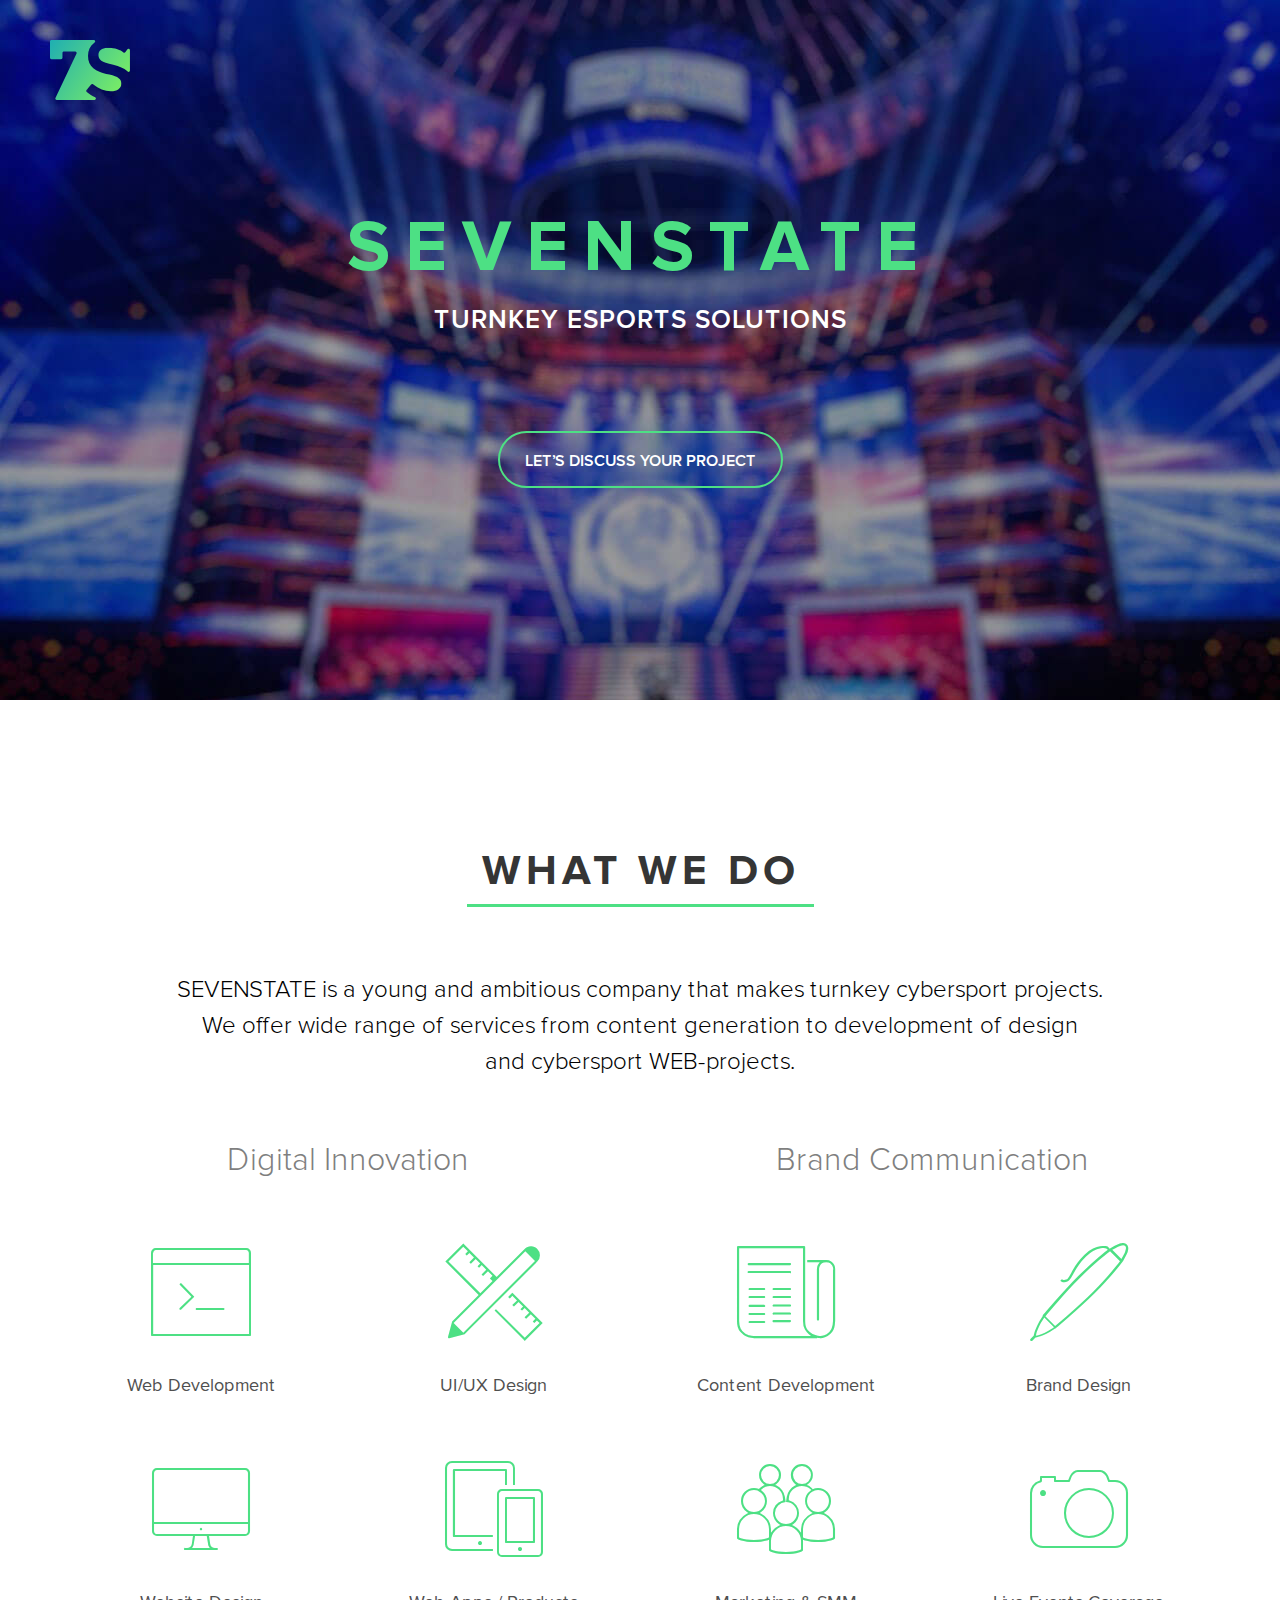
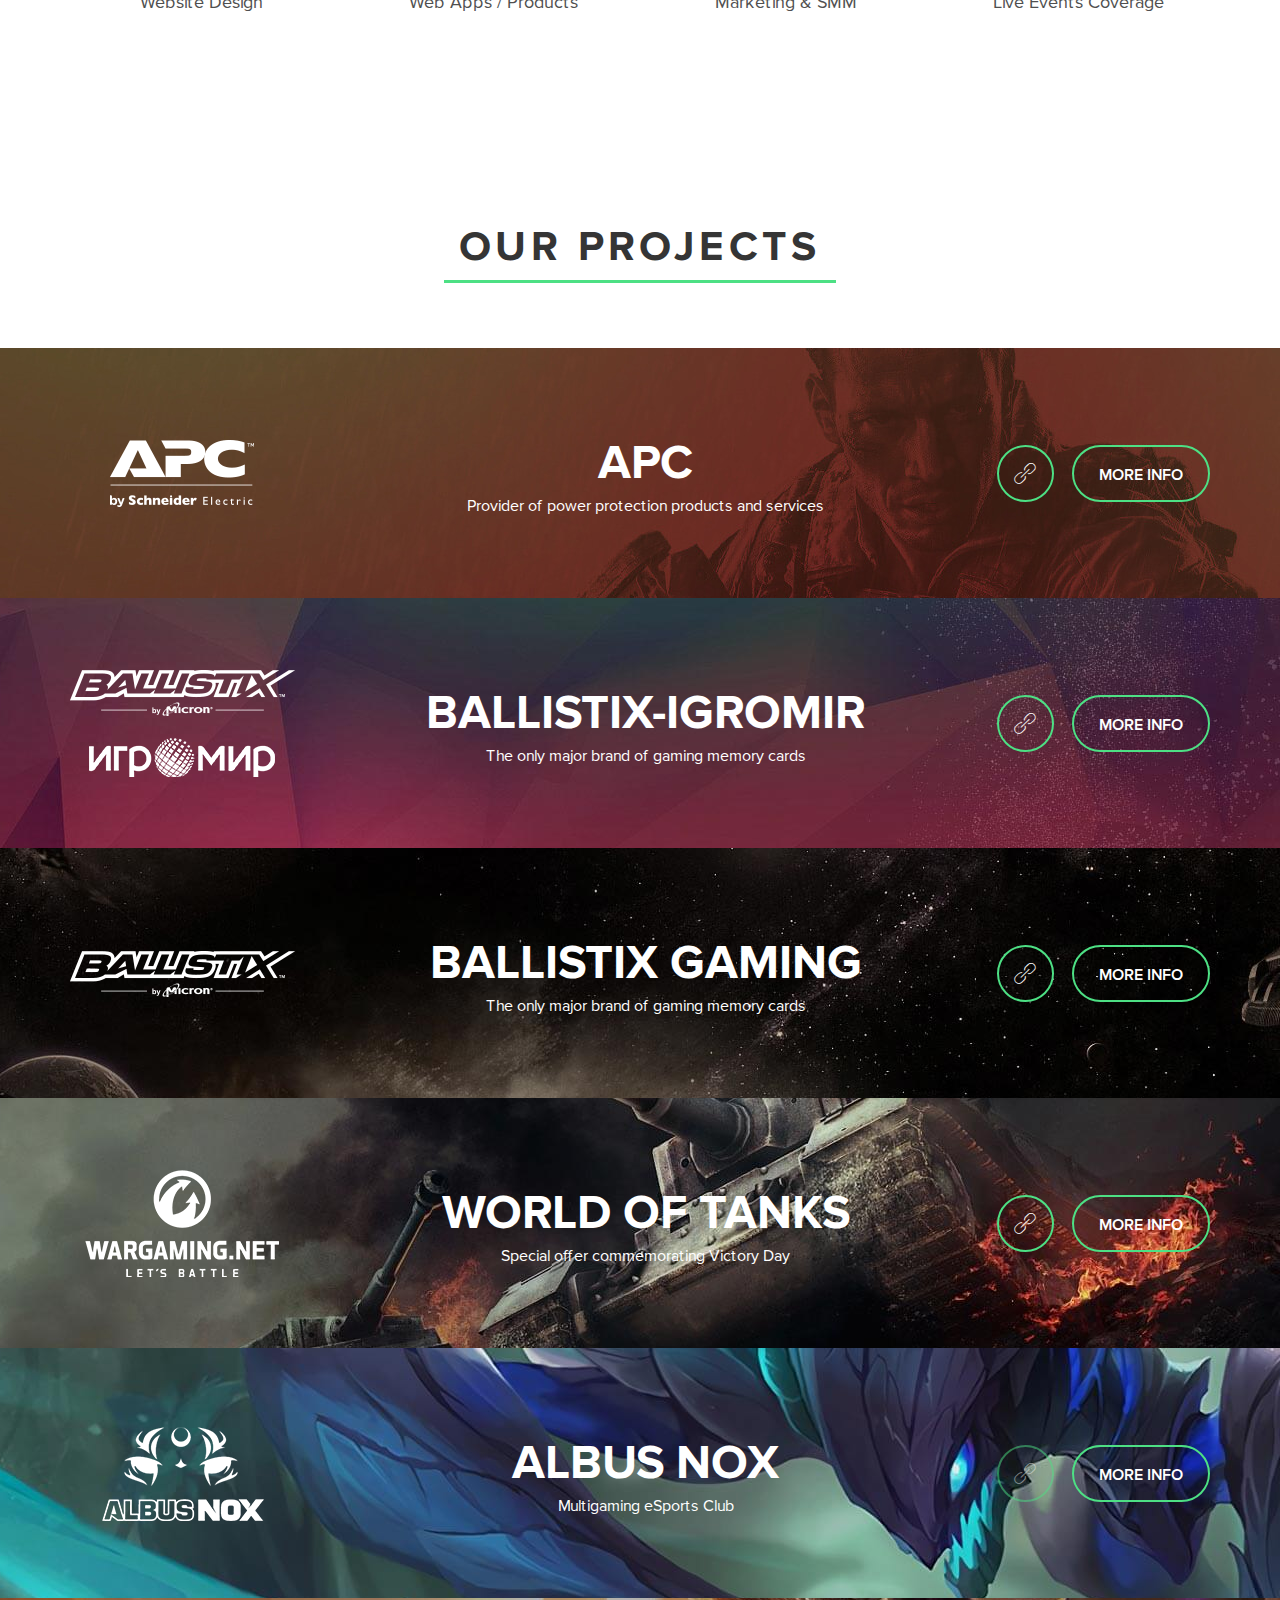
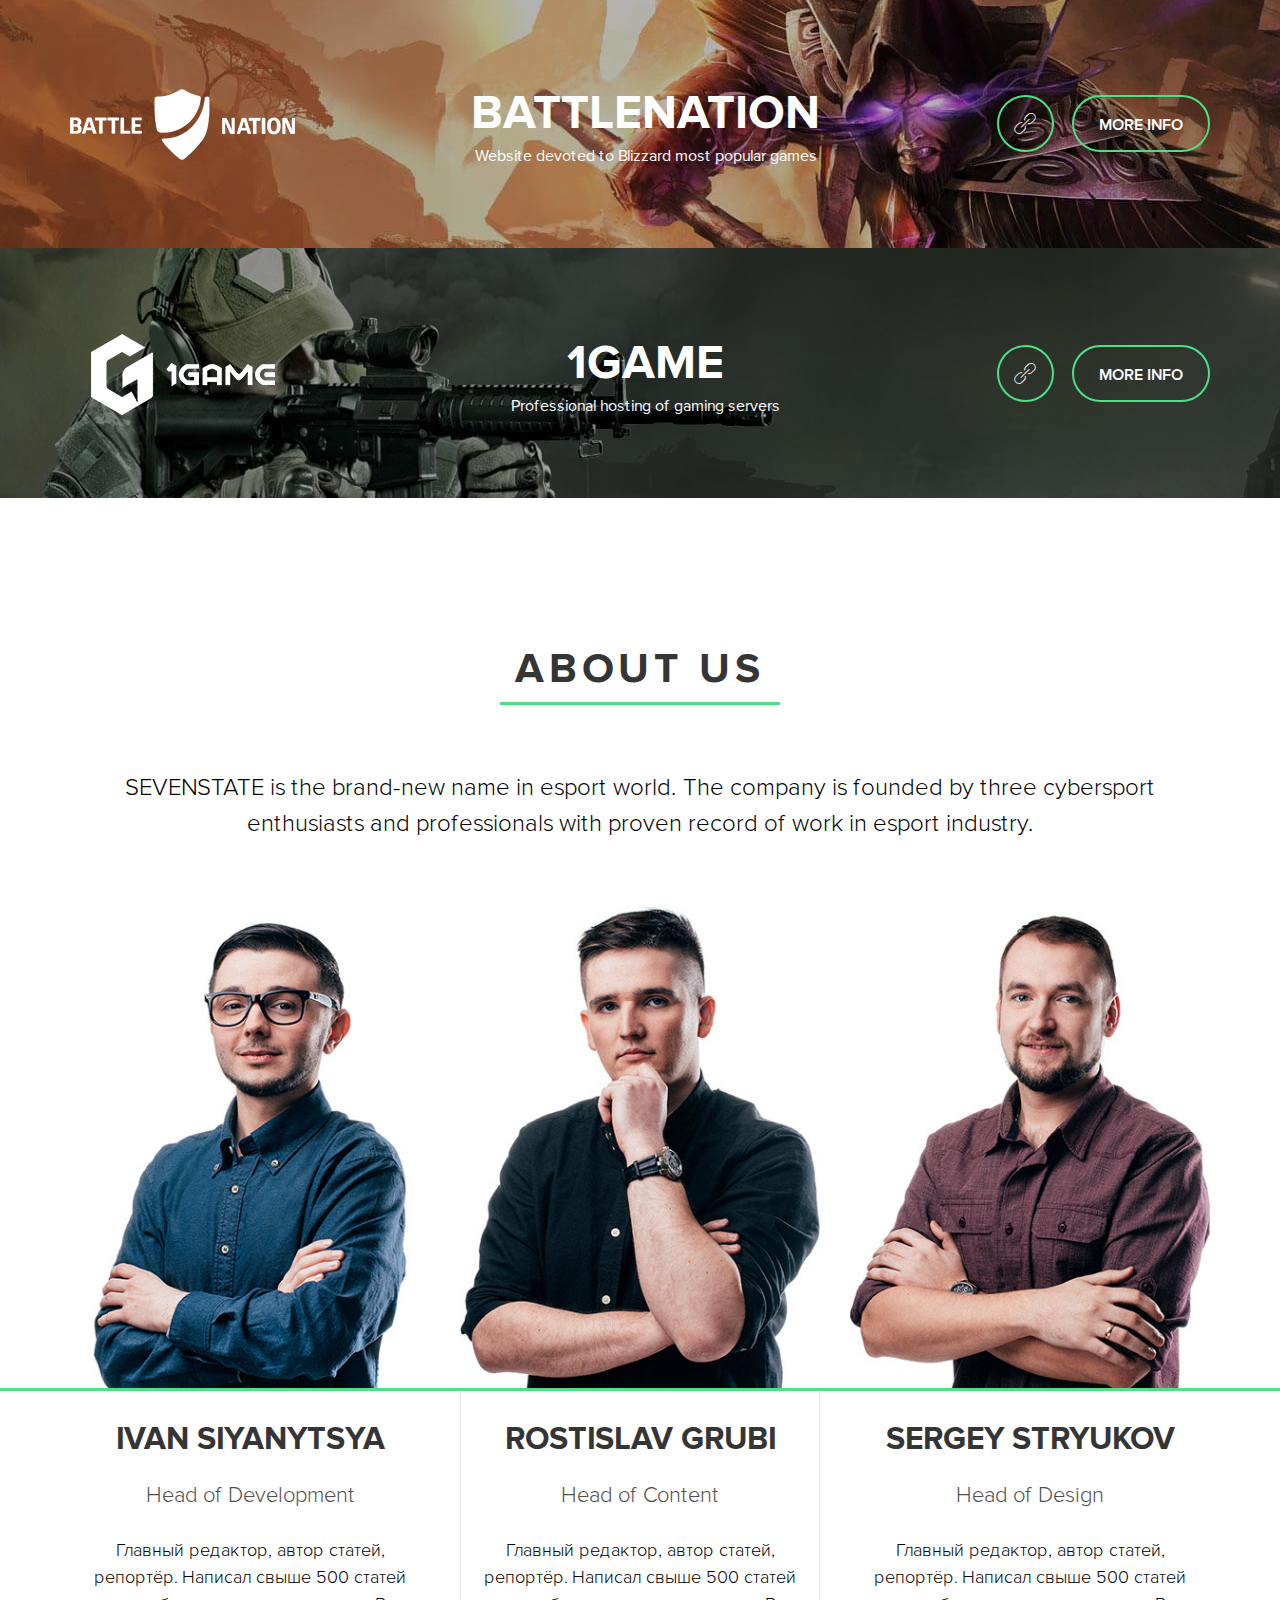
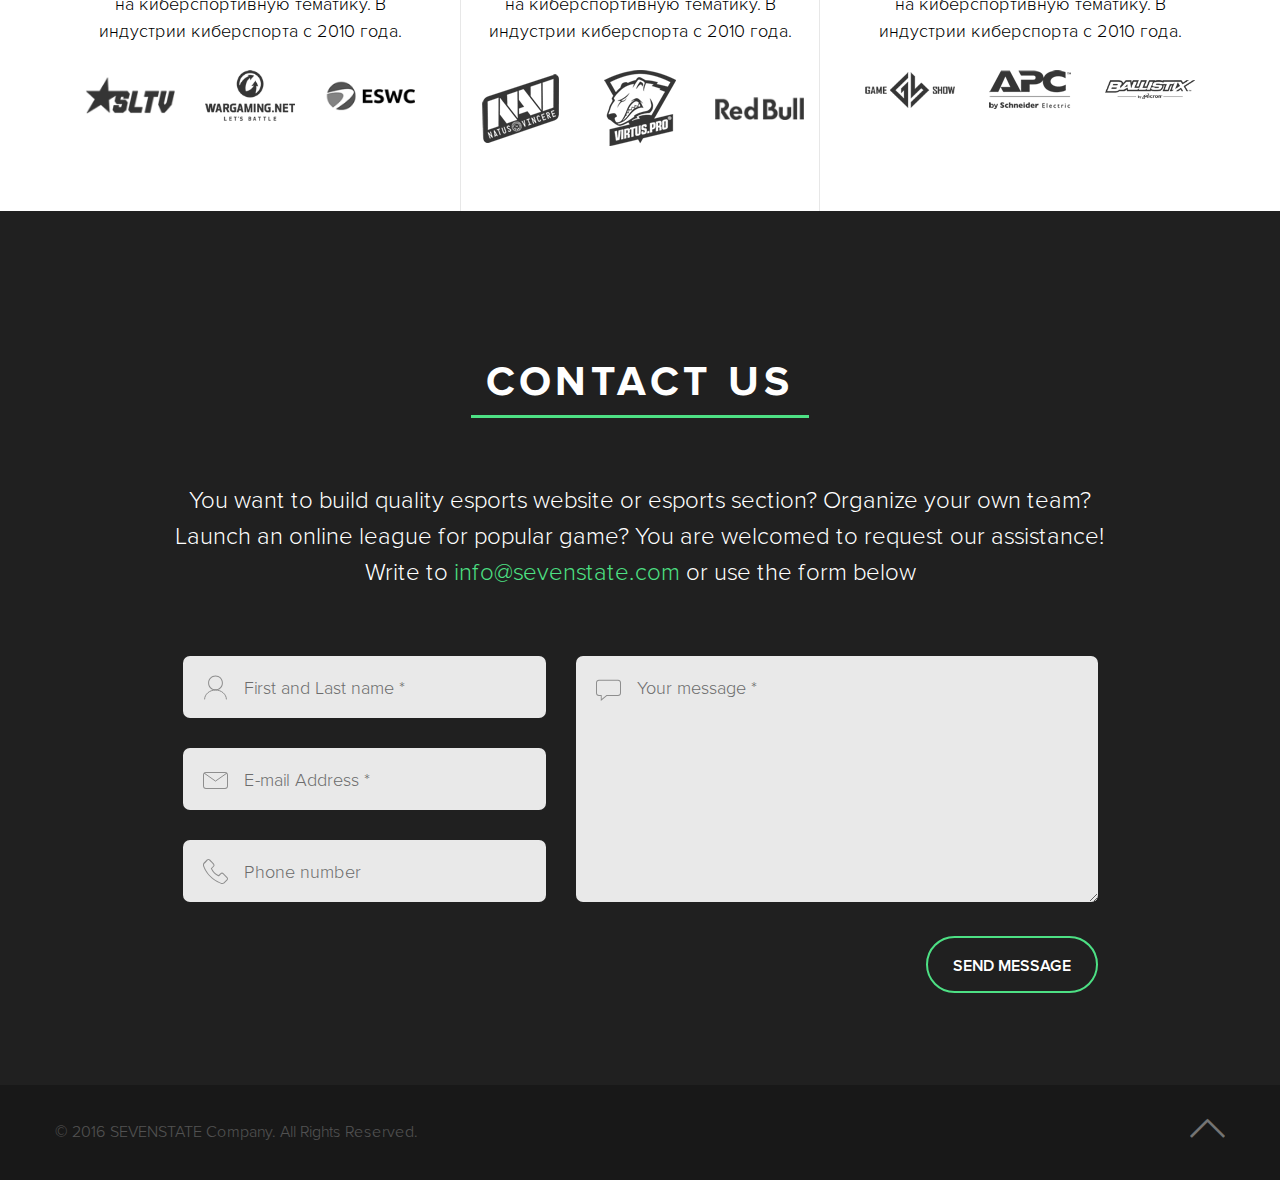
==== index.html @ 60ba0b77 "responsive fx2" ====
<!DOCTYPE html>
<html lang="en">
<head>
  <meta charset="UTF-8">
  <meta name="viewport" content="width=device-width, initial-scale=1">
  <title>Sevenstate</title>

  <link rel="stylesheet" href="css/grid.css">
  <link rel="stylesheet" href="css/fonts.css">
  <link rel="stylesheet" href="css/application.css">
  <link rel="stylesheet" href="css/button.css">

  <link rel="apple-touch-icon" sizes="180x180" href="/apple-touch-icon.png">
  <link rel="icon" type="image/png" href="favicon-32x32.png" sizes="32x32">
  <link rel="icon" type="image/png" href="favicon-16x16.png" sizes="16x16">
  <link rel="manifest" href="manifest.json">
  <link rel="mask-icon" href="safari-pinned-tab.svg" color="#4cdf84">
  <meta name="apple-mobile-web-app-title" content="sevenstate.com">
  <meta name="application-name" content="sevenstate.com">
  <meta name="theme-color" content="#ffffff">

</head>
<body>
  
  <!-- section first -->
  <section id="first">
    <div class="header_wrapper clearfix">
      <a href="/" class="logo">
        <img src="img/logo.svg" alt="logo" class="img-responsive">
      </a>
      <span class="logo_text">sevenstate</span>
      <nav id="menu">
        <ul>
          <li><span data-scroll="#second">what we do</span></li>
          <li><span data-scroll="#third">projects</span></li>
          <li><span data-scroll="#four">about us</span></li>
          <li><span data-scroll="#fifth">contacts</span></li>
          <li>
            <div>
              <a href="javascript:void(0);">eng</a>
              <a href="javascript:void(0);">rus</a>
              <p class="arrow">
                <img src="img/arrow-down.svg" alt="arrow down" class="img-responsive">
              </p>
            </div>
          </li>
        </ul>
      </nav>
    </div>
    <div class="align-center">
      <h1>
        sevenstate
      </h1>
      <h2>
        turnkey esports solutions
      </h2>
      <a href="javascript:void(0);" class="btn discuss">Let’s discuss your project</a>
    </div>
  </section>

  <!-- section second -->
  <section id="second">
    <div class="align-center">
      <h2 class="section_title">
          <span>what we do</span>
      </h2>
      <div class="aftertitle_text">
        SEVENSTATE is a young and ambitious company that makes turnkey cybersport projects.
        <br>
        We offer wide range of services from content generation to development of design
        <br>
        and cybersport WEB-projects.
      </div>
    </div>
    <div class="container align-center">
      <div class="row">
        <div class="col-md-6">
          <h3>
            Digital Innovation
          </h3>
          <div class="row">
            <div class="col-xs-6 item">
              <i class="icon-console"></i>
              <p>Web Development</p>
            </div>
            <div class="col-xs-6 item">
              <i class="icon-design"></i>
              <p>UI/UX Design</p>
            </div>
          </div>
          <div class="row">
            <div class="col-xs-6 item">
              <i class="icon-imac"></i>
              <p>Website Design</p>
            </div>
            <div class="col-xs-6 item">
              <i class="icon-smart-tablet-2"></i>
              <p>Web Apps / Products</p>
            </div>
          </div>
        </div>
        <div class="col-md-6">
          <h3>
            Brand Communication
          </h3>
          <div class="row">
            <div class="col-xs-6 item">
              <i class="icon-news-2"></i>
              <p>Content Development</p>
            </div>
            <div class="col-xs-6 item">
              <i class="icon-pen-2"></i>
              <p>Brand Design</p>
            </div>
          </div>
          <div class="row">
            <div class="col-xs-6 item">
              <i class="icon-user-group-2"></i>
              <p>Marketing & SMM</p>
            </div>
            <div class="col-xs-6 item">
              <i class="icon-camera"></i>
              <p>Live Events Coverage</p>
            </div>
          </div>
        </div>
      </div>
    </div>
  </section>

  <!-- section third -->
  <section id="third">
    <div class="align-center">
      <h2 class="section_title">
          <span>our projects</span>
      </h2>
    </div>
    <div class="projects_wrapper">

      <!-- apc -->
      <div class="project apc clearfix container-fluid">
        <header class="container align-center">
          <div>
            <img src="img/apc.png" srcset="img/apc.png 1x, img/apc@2x.png 2x" alt="apc" class="img-responsive">
          </div>
          <div class="visible-lg">
            <h3>
              APC
            </h3>
            <p>
              Provider of power protection products and services
            </p>
          </div>
          <div>
            <a class="btn circle" href="http://apchome.ru/gamers/" target="_blank">
              <i class="icon-link"></i>
            </a>
            <div class="btn project_info_btn">more info</div>
          </div>
        </header>
        <div class="container content">
          <div class="hidden-lg align-center">
            <h3>
              APC
            </h3>
            <p>
              Provider of power protection products and services
            </p>
          </div>
          <div class="row">
            <div class="col-md-6">
              Lorem ipsum dolor sit amet, consectetur adipisicing elit. Animi ea magnam quos ratione earum pariatur dolor delectus illo amet expedita, rerum possimus! Adipisci eos doloribus, voluptate iusto quia nobis odio.
            </div>
            <div class="col-md-6">
              <img src="img/apc-mockup.png" srcset="img/apc-mockup.png 1x, img/apc-mockup.png.png 2x" alt="apc-mockup" class="img-responsive">
            </div>
          </div>
        </div>
      </div>

      <!-- ballistix igromir -->
      <div class="project ballistix_igromir clearfix">
        <header class="container align-center">
          <div>
            <img src="img/ballistix-igromir.png" srcset="img/ballistix-igromir.png 1x, img/ballistix-igromir@2x.png 2x" alt="ballistix-igromir" class="img-responsive">
          </div>
          <div class="visible-lg">
            <h3>
              ballistix-igromir
            </h3>
            <p>
              The only major brand of gaming memory cards
            </p>
          </div>
          <div>
            <a class="btn circle" href="http://igromir.ballistix.gsl.tv/" target="_blank">
              <i class="icon-link"></i>
            </a>
            <div class="btn project_info_btn">more info</div>
          </div>
        </header>
        </header>
        <div class="container content">
          <div class="hidden-lg align-center">
            <h3>
              ballistix-igromir
            </h3>
            <p>
              The only major brand of gaming memory cards
            </p>
          </div>
          <div class="row">
            <div class="col-md-6">
              Lorem ipsum dolor sit amet, consectetur adipisicing elit. Animi ea magnam quos ratione earum pariatur dolor delectus illo amet expedita, rerum possimus! Adipisci eos doloribus, voluptate iusto quia nobis odio.
            </div>
            <div class="col-md-6">
              <img src="img/ballistix-igromir-mockup.png" srcset="img/ballistix-igromir-mockup.png 1x, img/ballistix-igromir-mockup@2x.png 2x" alt="ballistix-igromir-mockup" class="img-responsive">
            </div>
          </div>
        </div>
      </div>

      <!-- ballistix gaming -->
      <div class="project ballistix_gaming clearfix">
        <header class="container align-center">
          <div>
            <img src="img/ballistix.png" srcset="img/ballistix.png 1x, img/ballistix@2x.png 2x" alt="ballistix" class="img-responsive">
          </div>
          <div class="visible-lg">
            <h3>
              ballistix gaming
            </h3>
            <p>
              The only major brand of gaming memory cards
            </p>
          </div>
          <div>
            <a class="btn circle" href="http://ballistix.gsl.tv/" target="_blank">
              <i class="icon-link"></i>
            </a>
            <div class="btn project_info_btn">more info</div>
          </div>
        </header>
        <div class="container content">
          <div class="hidden-lg">
            <h3>
              ballistix gaming
            </h3>
            <p>
              The only major brand of gaming memory cards
            </p>
          </div>
          <div class="row">
            <div class="col-md-6">
              Lorem ipsum dolor sit amet, consectetur adipisicing elit. Animi ea magnam quos ratione earum pariatur dolor delectus illo amet expedita, rerum possimus! Adipisci eos doloribus, voluptate iusto quia nobis odio.
            </div>
            <div class="col-md-6">
              <img src="img/ballistix-mockup.png" srcset="img/ballistix-mockup.png 1x, img/ballistix-mockup@2x.png 2x" alt="ballistix-mockup" class="img-responsive">
            </div>
          </div>
        </div>
      </div>

      <!-- wot -->
      <div class="project wot clearfix">
        <header class="container align-center">
          <div>
            <img src="img/wot.png" srcset="img/wot.png 1x, img/wot@2x.png 2x" alt="wot" class="img-responsive">
          </div>
          <div class="visible-lg">
            <h3>
              world of tanks
            </h3>
            <p>
              Special offer commemorating Victory Day
            </p>
          </div>
          <div>
            <a class="btn circle" href="https://tanks.gsl.tv/" target="_blank">
              <i class="icon-link"></i>
            </a>
            <div class="btn project_info_btn">more info</div>
          </div>
        </header>
        <div class="container content">
          <div class="hidden-lg">
            <h3>
              world of tanks
            </h3>
            <p>
              Special offer commemorating Victory Day
            </p>
          </div>
          <div class="row">
            <div class="col-md-6">
              Lorem ipsum dolor sit amet, consectetur adipisicing elit. Animi ea magnam quos ratione earum pariatur dolor delectus illo amet expedita, rerum possimus! Adipisci eos doloribus, voluptate iusto quia nobis odio.
            </div>
            <div class="col-md-6">
              <img src="img/wow-mockup.png" srcset="img/wow-mockup.png 1x, img/wow-mockup@2x.png 2x" alt="wow-mockup" class="img-responsive">
            </div>
          </div>
        </div>
      </div>

      <!-- anox -->
      <div class="project anox clearfix">
        <header class="container align-center">
          <div>
            <img src="img/anox.png" srcset="img/anox.png 1x, img/anox@2x.png 2x" alt="apc" class="img-responsive">
          </div>
          <div class="visible-lg">
            <h3>
              albus nox
            </h3>
            <p>
              Multigaming eSports Club
            </p>
          </div>
          <div>
            <a class="btn circle disabled" href="javascript:void(0);">
              <i class="icon-link"></i>
            </a>
            <div class="btn project_info_btn">more info</div>
          </div>
        </header>
        <div class="container content">
          <div class="hidden-lg">
            <h3>
              albus nox
            </h3>
            <p>
              Multigaming eSports Club
            </p>
          </div>
          <div class="row">
            <div class="col-md-6">
              Lorem ipsum dolor sit amet, consectetur adipisicing elit. Animi ea magnam quos ratione earum pariatur dolor delectus illo amet expedita, rerum possimus! Adipisci eos doloribus, voluptate iusto quia nobis odio.
            </div>
            <div class="col-md-6">
              <img src="img/an-mockup.png" srcset="img/an-mockup.png 1x, img/an-mockup@2x.png 2x" alt="an-mockup" class="img-responsive">
            </div>
          </div>
        </div>
      </div>

      <!-- battlenation -->
      <div class="project battlenation clearfix">
        <header class="container align-center">
          <div>
            <img src="img/bn.png" srcset="img/bn.png 1x, img/bn@2x.png 2x" alt="bn" class="img-responsive">
          </div>
          <div class="visible-lg">
            <h3>
              battlenation
            </h3>
            <p>
              Website devoted to Blizzard most popular games
            </p>
          </div>
          <div>
            <a class="btn circle" href="http://battlenation.ru/" target="_blank">
              <i class="icon-link"></i>
            </a>
            <div class="btn project_info_btn">more info</div>
          </div>
        </header>
        <div class="container content">
          <div class="hidden-lg">
            <h3>
              battlenation
            </h3>
            <p>
              Website devoted to Blizzard most popular games
            </p>
          </div>
          <div class="row">
            <div class="col-md-6">
              Lorem ipsum dolor sit amet, consectetur adipisicing elit. Animi ea magnam quos ratione earum pariatur dolor delectus illo amet expedita, rerum possimus! Adipisci eos doloribus, voluptate iusto quia nobis odio.
            </div>
            <div class="col-md-6">
              <img src="img/bn-mockup.png" srcset="img/bn-mockup.png 1x, img/bn-mockup.png@2x.png 2x" alt="bn-mockup" class="img-responsive">
            </div>
          </div>
        </div>
      </div>

      <!-- 1game -->
      <div class="project onegame clearfix">
        <header class="container align-center">
          <div>
            <img src="img/1g.png" srcset="img/1g.png 1x, img/1g.png@2x.png 2x" alt="1game" class="img-responsive">
          </div>
          <div class="visible-lg">
            <h3>
              1game
            </h3>
            <p>
              Professional hosting of gaming servers
            </p>
          </div>
          <div>
            <a class="btn circle" href="https://1game.ua/" target="_blank">
              <i class="icon-link"></i>
            </a>
            <div class="btn project_info_btn">more info</div>
          </div>
        </header>
        <div class="container content">
          <div class="hidden-lg">
            <h3>
              1game
            </h3>
            <p>
              Professional hosting of gaming servers
            </p>
          </div>
          <div class="row">
            <div class="col-md-6">
              Lorem ipsum dolor sit amet, consectetur adipisicing elit. Animi ea magnam quos ratione earum pariatur dolor delectus illo amet expedita, rerum possimus! Adipisci eos doloribus, voluptate iusto quia nobis odio.
            </div>
            <div class="col-md-6">
              <img src="img/1g-mockup.png" srcset="img/1g-mockup.png 1x, img/1g-mockup.png@2x.png 2x" alt="1game" class="img-responsive">
            </div>
          </div>
        </div>
      </div>

    </div>
  </section>

  <!-- section four -->
  <section id="four">
    <div class="align-center">
      <h2 class="section_title">
        <span>about us</span>
      </h2>
      <div class="aftertitle_text">
      SEVENSTATE is the brand-new name in esport world. The company is founded by three cybersport 
      <br> 
      enthusiasts and professionals with proven record of work in esport industry.
      </div>
    </div>

    <!-- photos -->
    <div class="container">
      <div class="row align-center">
        <!-- 1 -->
        <div class="col-md-4">
          <img src="img/jason.jpg" srcset="img/jason.jpg 1x, img/jason@2x.jpg 2x" alt="jason" class="img-responsive profile_img">
          <div class="employee">
            <h2>IVAN SIYANYTSYA</h2>
            <span>Head of Development</span>
            <p>Главный редактор, автор статей, репортёр. Написал свыше 500 статей на киберспортивную тематику. В индустрии киберспорта с 2010 года.</p>
            <div class="row">
              <div class="col-md-4"><img src="img/logos-sltv.png" srcset="img/logos-sltv.png 1x, img/logos-sltv@2x.jpg 2x" alt="sltv" class="img-responsive"></div>
              <div class="col-md-4"><img src="img/logos-wargaming.png" srcset="img/logos-wargaming.png 1x, img/logos-wargaming@2x.png 2x" alt="wargaming" class="img-responsive"></div>
              <div class="col-md-4"><img src="img/logos-eswc.png" srcset="img/logos-eswc.png 1x, img/logos-eswc@2x.png 2x" alt="eswc" class="img-responsive"></div>
            </div>
          </div>
        </div>
        <!-- 2 -->
        <div class="col-md-4">
          <img src="img/andersen.jpg" srcset="img/andersen.jpg 1x, img/andersen@2x.jpg 2x" alt="andersen" class="img-responsive profile_img">
          <div class="employee middle">
            <h2>ROSTISLAV GRUBI</h2>
            <span>Head of Content</span>
            <p>Главный редактор, автор статей, репортёр. Написал свыше 500 статей на киберспортивную тематику. В индустрии киберспорта с 2010 года.</p>
            <div class="row">
              <div class="col-md-4"><img src="img/logos-natusvincere.png" srcset="img/logos-natusvincere.png 1x, img/logos-natusvincere@2x.jpg 2x" alt="natusvincere" class="img-responsive"></div>
              <div class="col-md-4"><img src="img/logos-virtuspro.png" srcset="img/logos-virtuspro.png 1x, img/logos-virtuspro@2x.png 2x" alt="virtuspro" class="img-responsive"></div>
              <div class="col-md-4"><img src="img/logos-redbull.png" srcset="img/logos-redbull.png 1x, img/logos-redbull@2x.png 2x" alt="redbull" class="img-responsive"></div>
            </div>
          </div>
        </div>
        <!-- 3 -->
        <div class="col-md-4">
          <img src="img/askold.jpg" srcset="img/askold.jpg 1x, img/askold@2x.jpg 2x" alt="askold" class="img-responsive profile_img">
          <div class="employee">
            <h2>SERGEY STRYUKOV</h2>
            <span>Head of Design</span>
            <p>Главный редактор, автор статей, репортёр. Написал свыше 500 статей на киберспортивную тематику. В индустрии киберспорта с 2010 года.</p>
            <div class="row">
              <div class="col-md-4"><img src="img/logos-gameshow.png" srcset="img/logos-gameshow.png 1x, img/logos-gameshow@2x.jpg 2x" alt="gameshow" class="img-responsive"></div>
              <div class="col-md-4"><img src="img/logos-apc.png" srcset="img/logos-apc.png 1x, img/logos-apc@2x.png 2x" alt="apc" class="img-responsive"></div>
              <div class="col-md-4"><img src="img/logos-ballistix.png" srcset="img/logos-ballistix.png 1x, img/logos-ballistix@2x.png 2x" alt="ballistix" class="img-responsive"></div>
            </div>
          </div>
        </div>
      </div>
    </div>
    <!-- photodivider -->
    <div class="fake_line visible-md visible-lg"></div>
    
  </section>

  <!-- section fifth -->
  <section id="fifth">
    <div class="align-center">
      <h2 class="section_title">
        <span>contact us</span>
      </h2>
      <div class="aftertitle_text">
        You want to build quality esports website or esports section? Organize your own team?
        <br>
        Launch an online league for popular game? You are welcomed to request our assistance!
        <br>
        Write to 
        <span>
          info@sevenstate.com
        </span> 
        or use the form below
      </div>
    </div>
    <div class="container">
      <div class="row ">
        <form action="" class="contacts_form col-md-10 col-md-offset-1">
          <div class="col-md-5">
            <input type="text" class="form_controller name" placeholder="First and Last name *">
            <input type="text" class="form_controller mail" placeholder="E-mail Address *">
            <input type="text" class="form_controller phone" placeholder="Phone number">
          </div>
          <div class="col-md-7">
            <textarea name="" id="" cols="30" rows="10" class="form_controller message" placeholder="Your message *"></textarea>
          </div>
          <div class="col-md-12">
            <input type="submit" class="btn" value="send message">
          </div>
        </form>
      </div>
    </div>
  </section>

  <footer id="footer">
    <div class="container">
      <div class="row">
        <p class="copy pull-left">
          &copy; 2016 SEVENSTATE Company. All Rights Reserved.
        </p>
        <span class="gotop pull-right">
          <i class="icon-arrow-up"></i>
        </span>
      </div>
    </div>
  </footer>

  <!-- scripts -->
  <script src="https://cdnjs.cloudflare.com/ajax/libs/jquery/3.1.0/jquery.min.js"></script>
  <script src="js/application.js"></script>
</body>
</html>
---- css/grid.css ----
@-ms-viewport {
  width: device-width;
}
.visible-xs,
.visible-sm,
.visible-md,
.visible-lg {
  display: none !important;
}
.visible-xs-block,
.visible-xs-inline,
.visible-xs-inline-block,
.visible-sm-block,
.visible-sm-inline,
.visible-sm-inline-block,
.visible-md-block,
.visible-md-inline,
.visible-md-inline-block,
.visible-lg-block,
.visible-lg-inline,
.visible-lg-inline-block {
  display: none !important;
}
@media (max-width: 767px) {
  .visible-xs {
    display: block !important;
  }
  table.visible-xs {
    display: table;
  }
  tr.visible-xs {
    display: table-row !important;
  }
  th.visible-xs,
  td.visible-xs {
    display: table-cell !important;
  }
}
@media (max-width: 767px) {
  .visible-xs-block {
    display: block !important;
  }
}
@media (max-width: 767px) {
  .visible-xs-inline {
    display: inline !important;
  }
}
@media (max-width: 767px) {
  .visible-xs-inline-block {
    display: inline-block !important;
  }
}
@media (min-width: 768px) and (max-width: 991px) {
  .visible-sm {
    display: block !important;
  }
  table.visible-sm {
    display: table;
  }
  tr.visible-sm {
    display: table-row !important;
  }
  th.visible-sm,
  td.visible-sm {
    display: table-cell !important;
  }
}
@media (min-width: 768px) and (max-width: 991px) {
  .visible-sm-block {
    display: block !important;
  }
}
@media (min-width: 768px) and (max-width: 991px) {
  .visible-sm-inline {
    display: inline !important;
  }
}
@media (min-width: 768px) and (max-width: 991px) {
  .visible-sm-inline-block {
    display: inline-block !important;
  }
}
@media (min-width: 992px) and (max-width: 1199px) {
  .visible-md {
    display: block !important;
  }
  table.visible-md {
    display: table;
  }
  tr.visible-md {
    display: table-row !important;
  }
  th.visible-md,
  td.visible-md {
    display: table-cell !important;
  }
}
@media (min-width: 992px) and (max-width: 1199px) {
  .visible-md-block {
    display: block !important;
  }
}
@media (min-width: 992px) and (max-width: 1199px) {
  .visible-md-inline {
    display: inline !important;
  }
}
@media (min-width: 992px) and (max-width: 1199px) {
  .visible-md-inline-block {
    display: inline-block !important;
  }
}
@media (min-width: 1200px) {
  .visible-lg {
    display: block !important;
  }
  table.visible-lg {
    display: table;
  }
  tr.visible-lg {
    display: table-row !important;
  }
  th.visible-lg,
  td.visible-lg {
    display: table-cell !important;
  }
}
@media (min-width: 1200px) {
  .visible-lg-block {
    display: block !important;
  }
}
@media (min-width: 1200px) {
  .visible-lg-inline {
    display: inline !important;
  }
}
@media (min-width: 1200px) {
  .visible-lg-inline-block {
    display: inline-block !important;
  }
}
@media (max-width: 767px) {
  .hidden-xs {
    display: none !important;
  }
}
@media (min-width: 768px) and (max-width: 991px) {
  .hidden-sm {
    display: none !important;
  }
}
@media (min-width: 992px) and (max-width: 1199px) {
  .hidden-md {
    display: none !important;
  }
}
@media (min-width: 1200px) {
  .hidden-lg {
    display: none !important;
  }
}
.visible-print {
  display: none !important;
}
@media print {
  .visible-print {
    display: block !important;
  }
  table.visible-print {
    display: table;
  }
  tr.visible-print {
    display: table-row !important;
  }
  th.visible-print,
  td.visible-print {
    display: table-cell !important;
  }
}
.visible-print-block {
  display: none !important;
}
@media print {
  .visible-print-block {
    display: block !important;
  }
}
.visible-print-inline {
  display: none !important;
}
@media print {
  .visible-print-inline {
    display: inline !important;
  }
}
.visible-print-inline-block {
  display: none !important;
}
@media print {
  .visible-print-inline-block {
    display: inline-block !important;
  }
}
@media print {
  .hidden-print {
    display: none !important;
  }
}
.container {
  margin-right: auto;
  margin-left: auto;
  padding-left: 15px;
  padding-right: 15px;
}
@media (min-width: 768px) {
  .container {
    width: 750px;
  }
}
@media (min-width: 992px) {
  .container {
    width: 970px;
  }
}
@media (min-width: 1200px) {
  .container {
    width: 1170px;
  }
}
.container-fluid {
  margin-right: auto;
  margin-left: auto;
  padding-left: 15px;
  padding-right: 15px;
}
.row {
  margin-left: -15px;
  margin-right: -15px;
}
.col, .col-xs-1, .col-sm-1, .col-md-1, .col-lg-1, .col-xs-2, .col-sm-2, .col-md-2, .col-lg-2, .col-xs-3, .col-sm-3, .col-md-3, .col-lg-3, .col-xs-4, .col-sm-4, .col-md-4, .col-lg-4, .col-xs-5, .col-sm-5, .col-md-5, .col-lg-5, .col-xs-6, .col-sm-6, .col-md-6, .col-lg-6, .col-xs-7, .col-sm-7, .col-md-7, .col-lg-7, .col-xs-8, .col-sm-8, .col-md-8, .col-lg-8, .col-xs-9, .col-sm-9, .col-md-9, .col-lg-9, .col-xs-10, .col-sm-10, .col-md-10, .col-lg-10, .col-xs-11, .col-sm-11, .col-md-11, .col-lg-11, .col-xs-12, .col-sm-12, .col-md-12, .col-lg-12 {
  position: relative;
  min-height: 1px;
  padding-left: 15px;
  padding-right: 15px;
}
.col, .col-xs-1, .col-xs-2, .col-xs-3, .col-xs-4, .col-xs-5, .col-xs-6, .col-xs-7, .col-xs-8, .col-xs-9, .col-xs-10, .col-xs-11, .col-xs-12 {
  float: left;
}
.col-xs-12 {
  width: 100%;
}
.col-xs-11 {
  width: 91.66666667%;
}
.col-xs-10 {
  width: 83.33333333%;
}
.col-xs-9 {
  width: 75%;
}
.col-xs-8 {
  width: 66.66666667%;
}
.col-xs-7 {
  width: 58.33333333%;
}
.col-xs-6 {
  width: 50%;
}
.col-xs-5 {
  width: 41.66666667%;
}
.col-xs-4 {
  width: 33.33333333%;
}
.col-xs-3 {
  width: 25%;
}
.col-xs-2 {
  width: 16.66666667%;
}
.col-xs-1 {
  width: 8.33333333%;
}
.col-xs-pull-12 {
  right: 100%;
}
.col-xs-pull-11 {
  right: 91.66666667%;
}
.col-xs-pull-10 {
  right: 83.33333333%;
}
.col-xs-pull-9 {
  right: 75%;
}
.col-xs-pull-8 {
  right: 66.66666667%;
}
.col-xs-pull-7 {
  right: 58.33333333%;
}
.col-xs-pull-6 {
  right: 50%;
}
.col-xs-pull-5 {
  right: 41.66666667%;
}
.col-xs-pull-4 {
  right: 33.33333333%;
}
.col-xs-pull-3 {
  right: 25%;
}
.col-xs-pull-2 {
  right: 16.66666667%;
}
.col-xs-pull-1 {
  right: 8.33333333%;
}
.col-xs-pull-0 {
  right: auto;
}
.col-xs-push-12 {
  left: 100%;
}
.col-xs-push-11 {
  left: 91.66666667%;
}
.col-xs-push-10 {
  left: 83.33333333%;
}
.col-xs-push-9 {
  left: 75%;
}
.col-xs-push-8 {
  left: 66.66666667%;
}
.col-xs-push-7 {
  left: 58.33333333%;
}
.col-xs-push-6 {
  left: 50%;
}
.col-xs-push-5 {
  left: 41.66666667%;
}
.col-xs-push-4 {
  left: 33.33333333%;
}
.col-xs-push-3 {
  left: 25%;
}
.col-xs-push-2 {
  left: 16.66666667%;
}
.col-xs-push-1 {
  left: 8.33333333%;
}
.col-xs-push-0 {
  left: auto;
}
.col-xs-offset-12 {
  margin-left: 100%;
}
.col-xs-offset-11 {
  margin-left: 91.66666667%;
}
.col-xs-offset-10 {
  margin-left: 83.33333333%;
}
.col-xs-offset-9 {
  margin-left: 75%;
}
.col-xs-offset-8 {
  margin-left: 66.66666667%;
}
.col-xs-offset-7 {
  margin-left: 58.33333333%;
}
.col-xs-offset-6 {
  margin-left: 50%;
}
.col-xs-offset-5 {
  margin-left: 41.66666667%;
}
.col-xs-offset-4 {
  margin-left: 33.33333333%;
}
.col-xs-offset-3 {
  margin-left: 25%;
}
.col-xs-offset-2 {
  margin-left: 16.66666667%;
}
.col-xs-offset-1 {
  margin-left: 8.33333333%;
}
.col-xs-offset-0 {
  margin-left: 0%;
}
@media (min-width: 768px) {
  .col, .col-sm-1, .col-sm-2, .col-sm-3, .col-sm-4, .col-sm-5, .col-sm-6, .col-sm-7, .col-sm-8, .col-sm-9, .col-sm-10, .col-sm-11, .col-sm-12 {
    float: left;
  }
  .col-sm-12 {
    width: 100%;
  }
  .col-sm-11 {
    width: 91.66666667%;
  }
  .col-sm-10 {
    width: 83.33333333%;
  }
  .col-sm-9 {
    width: 75%;
  }
  .col-sm-8 {
    width: 66.66666667%;
  }
  .col-sm-7 {
    width: 58.33333333%;
  }
  .col-sm-6 {
    width: 50%;
  }
  .col-sm-5 {
    width: 41.66666667%;
  }
  .col-sm-4 {
    width: 33.33333333%;
  }
  .col-sm-3 {
    width: 25%;
  }
  .col-sm-2 {
    width: 16.66666667%;
  }
  .col-sm-1 {
    width: 8.33333333%;
  }
  .col-sm-pull-12 {
    right: 100%;
  }
  .col-sm-pull-11 {
    right: 91.66666667%;
  }
  .col-sm-pull-10 {
    right: 83.33333333%;
  }
  .col-sm-pull-9 {
    right: 75%;
  }
  .col-sm-pull-8 {
    right: 66.66666667%;
  }
  .col-sm-pull-7 {
    right: 58.33333333%;
  }
  .col-sm-pull-6 {
    right: 50%;
  }
  .col-sm-pull-5 {
    right: 41.66666667%;
  }
  .col-sm-pull-4 {
    right: 33.33333333%;
  }
  .col-sm-pull-3 {
    right: 25%;
  }
  .col-sm-pull-2 {
    right: 16.66666667%;
  }
  .col-sm-pull-1 {
    right: 8.33333333%;
  }
  .col-sm-pull-0 {
    right: auto;
  }
  .col-sm-push-12 {
    left: 100%;
  }
  .col-sm-push-11 {
    left: 91.66666667%;
  }
  .col-sm-push-10 {
    left: 83.33333333%;
  }
  .col-sm-push-9 {
    left: 75%;
  }
  .col-sm-push-8 {
    left: 66.66666667%;
  }
  .col-sm-push-7 {
    left: 58.33333333%;
  }
  .col-sm-push-6 {
    left: 50%;
  }
  .col-sm-push-5 {
    left: 41.66666667%;
  }
  .col-sm-push-4 {
    left: 33.33333333%;
  }
  .col-sm-push-3 {
    left: 25%;
  }
  .col-sm-push-2 {
    left: 16.66666667%;
  }
  .col-sm-push-1 {
    left: 8.33333333%;
  }
  .col-sm-push-0 {
    left: auto;
  }
  .col-sm-offset-12 {
    margin-left: 100%;
  }
  .col-sm-offset-11 {
    margin-left: 91.66666667%;
  }
  .col-sm-offset-10 {
    margin-left: 83.33333333%;
  }
  .col-sm-offset-9 {
    margin-left: 75%;
  }
  .col-sm-offset-8 {
    margin-left: 66.66666667%;
  }
  .col-sm-offset-7 {
    margin-left: 58.33333333%;
  }
  .col-sm-offset-6 {
    margin-left: 50%;
  }
  .col-sm-offset-5 {
    margin-left: 41.66666667%;
  }
  .col-sm-offset-4 {
    margin-left: 33.33333333%;
  }
  .col-sm-offset-3 {
    margin-left: 25%;
  }
  .col-sm-offset-2 {
    margin-left: 16.66666667%;
  }
  .col-sm-offset-1 {
    margin-left: 8.33333333%;
  }
  .col-sm-offset-0 {
    margin-left: 0%;
  }
}
@media (min-width: 992px) {
  .col, .col-md-1, .col-md-2, .col-md-3, .col-md-4, .col-md-5, .col-md-6, .col-md-7, .col-md-8, .col-md-9, .col-md-10, .col-md-11, .col-md-12 {
    float: left;
  }
  .col-md-12 {
    width: 100%;
  }
  .col-md-11 {
    width: 91.66666667%;
  }
  .col-md-10 {
    width: 83.33333333%;
  }
  .col-md-9 {
    width: 75%;
  }
  .col-md-8 {
    width: 66.66666667%;
  }
  .col-md-7 {
    width: 58.33333333%;
  }
  .col-md-6 {
    width: 50%;
  }
  .col-md-5 {
    width: 41.66666667%;
  }
  .col-md-4 {
    width: 33.33333333%;
  }
  .col-md-3 {
    width: 25%;
  }
  .col-md-2 {
    width: 16.66666667%;
  }
  .col-md-1 {
    width: 8.33333333%;
  }
  .col-md-pull-12 {
    right: 100%;
  }
  .col-md-pull-11 {
    right: 91.66666667%;
  }
  .col-md-pull-10 {
    right: 83.33333333%;
  }
  .col-md-pull-9 {
    right: 75%;
  }
  .col-md-pull-8 {
    right: 66.66666667%;
  }
  .col-md-pull-7 {
    right: 58.33333333%;
  }
  .col-md-pull-6 {
    right: 50%;
  }
  .col-md-pull-5 {
    right: 41.66666667%;
  }
  .col-md-pull-4 {
    right: 33.33333333%;
  }
  .col-md-pull-3 {
    right: 25%;
  }
  .col-md-pull-2 {
    right: 16.66666667%;
  }
  .col-md-pull-1 {
    right: 8.33333333%;
  }
  .col-md-pull-0 {
    right: auto;
  }
  .col-md-push-12 {
    left: 100%;
  }
  .col-md-push-11 {
    left: 91.66666667%;
  }
  .col-md-push-10 {
    left: 83.33333333%;
  }
  .col-md-push-9 {
    left: 75%;
  }
  .col-md-push-8 {
    left: 66.66666667%;
  }
  .col-md-push-7 {
    left: 58.33333333%;
  }
  .col-md-push-6 {
    left: 50%;
  }
  .col-md-push-5 {
    left: 41.66666667%;
  }
  .col-md-push-4 {
    left: 33.33333333%;
  }
  .col-md-push-3 {
    left: 25%;
  }
  .col-md-push-2 {
    left: 16.66666667%;
  }
  .col-md-push-1 {
    left: 8.33333333%;
  }
  .col-md-push-0 {
    left: auto;
  }
  .col-md-offset-12 {
    margin-left: 100%;
  }
  .col-md-offset-11 {
    margin-left: 91.66666667%;
  }
  .col-md-offset-10 {
    margin-left: 83.33333333%;
  }
  .col-md-offset-9 {
    margin-left: 75%;
  }
  .col-md-offset-8 {
    margin-left: 66.66666667%;
  }
  .col-md-offset-7 {
    margin-left: 58.33333333%;
  }
  .col-md-offset-6 {
    margin-left: 50%;
  }
  .col-md-offset-5 {
    margin-left: 41.66666667%;
  }
  .col-md-offset-4 {
    margin-left: 33.33333333%;
  }
  .col-md-offset-3 {
    margin-left: 25%;
  }
  .col-md-offset-2 {
    margin-left: 16.66666667%;
  }
  .col-md-offset-1 {
    margin-left: 8.33333333%;
  }
  .col-md-offset-0 {
    margin-left: 0%;
  }
}
@media (min-width: 1200px) {
  .col, .col-lg-1, .col-lg-2, .col-lg-3, .col-lg-4, .col-lg-5, .col-lg-6, .col-lg-7, .col-lg-8, .col-lg-9, .col-lg-10, .col-lg-11, .col-lg-12 {
    float: left;
  }
  .col-lg-12 {
    width: 100%;
  }
  .col-lg-11 {
    width: 91.66666667%;
  }
  .col-lg-10 {
    width: 83.33333333%;
  }
  .col-lg-9 {
    width: 75%;
  }
  .col-lg-8 {
    width: 66.66666667%;
  }
  .col-lg-7 {
    width: 58.33333333%;
  }
  .col-lg-6 {
    width: 50%;
  }
  .col-lg-5 {
    width: 41.66666667%;
  }
  .col-lg-4 {
    width: 33.33333333%;
  }
  .col-lg-3 {
    width: 25%;
  }
  .col-lg-2 {
    width: 16.66666667%;
  }
  .col-lg-1 {
    width: 8.33333333%;
  }
  .col-lg-pull-12 {
    right: 100%;
  }
  .col-lg-pull-11 {
    right: 91.66666667%;
  }
  .col-lg-pull-10 {
    right: 83.33333333%;
  }
  .col-lg-pull-9 {
    right: 75%;
  }
  .col-lg-pull-8 {
    right: 66.66666667%;
  }
  .col-lg-pull-7 {
    right: 58.33333333%;
  }
  .col-lg-pull-6 {
    right: 50%;
  }
  .col-lg-pull-5 {
    right: 41.66666667%;
  }
  .col-lg-pull-4 {
    right: 33.33333333%;
  }
  .col-lg-pull-3 {
    right: 25%;
  }
  .col-lg-pull-2 {
    right: 16.66666667%;
  }
  .col-lg-pull-1 {
    right: 8.33333333%;
  }
  .col-lg-pull-0 {
    right: auto;
  }
  .col-lg-push-12 {
    left: 100%;
  }
  .col-lg-push-11 {
    left: 91.66666667%;
  }
  .col-lg-push-10 {
    left: 83.33333333%;
  }
  .col-lg-push-9 {
    left: 75%;
  }
  .col-lg-push-8 {
    left: 66.66666667%;
  }
  .col-lg-push-7 {
    left: 58.33333333%;
  }
  .col-lg-push-6 {
    left: 50%;
  }
  .col-lg-push-5 {
    left: 41.66666667%;
  }
  .col-lg-push-4 {
    left: 33.33333333%;
  }
  .col-lg-push-3 {
    left: 25%;
  }
  .col-lg-push-2 {
    left: 16.66666667%;
  }
  .col-lg-push-1 {
    left: 8.33333333%;
  }
  .col-lg-push-0 {
    left: auto;
  }
  .col-lg-offset-12 {
    margin-left: 100%;
  }
  .col-lg-offset-11 {
    margin-left: 91.66666667%;
  }
  .col-lg-offset-10 {
    margin-left: 83.33333333%;
  }
  .col-lg-offset-9 {
    margin-left: 75%;
  }
  .col-lg-offset-8 {
    margin-left: 66.66666667%;
  }
  .col-lg-offset-7 {
    margin-left: 58.33333333%;
  }
  .col-lg-offset-6 {
    margin-left: 50%;
  }
  .col-lg-offset-5 {
    margin-left: 41.66666667%;
  }
  .col-lg-offset-4 {
    margin-left: 33.33333333%;
  }
  .col-lg-offset-3 {
    margin-left: 25%;
  }
  .col-lg-offset-2 {
    margin-left: 16.66666667%;
  }
  .col-lg-offset-1 {
    margin-left: 8.33333333%;
  }
  .col-lg-offset-0 {
    margin-left: 0%;
  }
}
.clearfix,
.clearfix:before,
.clearfix:after,
.container:before,
.container:after,
.container-fluid:before,
.container-fluid:after,
.row:before,
.row:after {
  content: " ";
  display: table;
}
.clearfix:after,
.container:after,
.container-fluid:after,
.row:after {
  clear: both;
}
.center-block {
  display: block;
  margin-left: auto;
  margin-right: auto;
}
.pull-right {
  float: right !important;
}
.pull-left {
  float: left !important;
}
*,
*:before,
*:after {
  -webkit-box-sizing: border-box;
  -moz-box-sizing: border-box;
  box-sizing: border-box;
}
---- css/fonts.css ----
@font-face {
  font-family: 'ProximaNovaBlack';
  src: url('fonts/ProximaNovaBlack.eot');
  src: url('fonts/ProximaNovaBlack.eot') format('embedded-opentype'),
       url('fonts/ProximaNovaBlack.woff2') format('woff2'),
       url('fonts/ProximaNovaBlack.woff') format('woff'),
       url('fonts/ProximaNovaBlack.ttf') format('truetype'),
       url('fonts/ProximaNovaBlack.svg#ProximaNovaBlack') format('svg');
}
@font-face {
  font-family: 'ProximaNovaBold';
  src: url('fonts/ProximaNovaBold.eot');
  src: url('fonts/ProximaNovaBold.eot') format('embedded-opentype'),
       url('fonts/ProximaNovaBold.woff2') format('woff2'),
       url('fonts/ProximaNovaBold.woff') format('woff'),
       url('fonts/ProximaNovaBold.ttf') format('truetype'),
       url('fonts/ProximaNovaBold.svg#ProximaNovaBold') format('svg');
}
@font-face {
  font-family: 'ProximaNovaLight';
  src: url('fonts/ProximaNovaLight.eot');
  src: url('fonts/ProximaNovaLight.eot') format('embedded-opentype'),
       url('fonts/ProximaNovaLight.woff2') format('woff2'),
       url('fonts/ProximaNovaLight.woff') format('woff'),
       url('fonts/ProximaNovaLight.ttf') format('truetype'),
       url('fonts/ProximaNovaLight.svg#ProximaNovaLight') format('svg');
}
@font-face {
  font-family: 'ProximaNovaReg';
  src: url('fonts/ProximaNovaReg.eot');
  src: url('fonts/ProximaNovaReg.eot') format('embedded-opentype'),
       url('fonts/ProximaNovaReg.woff2') format('woff2'),
       url('fonts/ProximaNovaReg.woff') format('woff'),
       url('fonts/ProximaNovaReg.ttf') format('truetype'),
       url('fonts/ProximaNovaReg.svg#ProximaNovaReg') format('svg');
}
@font-face {
  font-family: 'ProximaNovaSemibold';
  src: url('fonts/ProximaNovaSemibold.eot');
  src: url('fonts/ProximaNovaSemibold.eot') format('embedded-opentype'),
       url('fonts/ProximaNovaSemibold.woff2') format('woff2'),
       url('fonts/ProximaNovaSemibold.woff') format('woff'),
       url('fonts/ProximaNovaSemibold.ttf') format('truetype'),
       url('fonts/ProximaNovaSemibold.svg#ProximaNovaSemibold') format('svg');
}
@font-face {
  font-family: 'icomoon';
  src:  url('fonts/icomoon.eot?x90n4r');
  src:  url('fonts/icomoon.eot?x90n4r#iefix') format('embedded-opentype'),
    url('fonts/icomoon.ttf?x90n4r') format('truetype'),
    url('fonts/icomoon.woff?x90n4r') format('woff'),
    url('fonts/icomoon.svg?x90n4r#icomoon') format('svg');
  font-weight: normal;
  font-style: normal;
}

[class^="icon-"], [class*=" icon-"] {
  /* use !important to prevent issues with browser extensions that change fonts */
  font-family: 'icomoon' !important;
  speak: none;
  font-style: normal;
  font-weight: normal;
  font-variant: normal;
  text-transform: none;
  line-height: 1;

  /* Better Font Rendering =========== */
  -webkit-font-smoothing: antialiased;
  -moz-osx-font-smoothing: grayscale;
}

.icon-arrow-down:before {
  content: "\e900";
}
.icon-arrow-up:before {
  content: "\e901";
}
.icon-camera:before {
  content: "\e902";
}
.icon-console:before {
  content: "\e903";
}
.icon-contacts-email:before {
  content: "\e904";
}
.icon-contacts-message:before {
  content: "\e905";
}
.icon-contacts-name:before {
  content: "\e906";
}
.icon-contacts-phone:before {
  content: "\e907";
}
.icon-design:before {
  content: "\e908";
}
.icon-imac:before {
  content: "\e909";
}
.icon-link:before {
  content: "\e90a";
}
.icon-mail:before {
  content: "\e90c";
}
.icon-mobile:before {
  content: "\e90d";
}
.icon-news-2:before {
  content: "\e90e";
}
.icon-pen-2:before {
  content: "\e90f";
}
.icon-skype:before {
  content: "\e910";
}
.icon-smart-tablet-2:before {
  content: "\e911";
}
.icon-user-group-2:before {
  content: "\e912";
}
---- css/application.css ----
/*reset meyer */
html, body, div, span, applet, object, iframe,
h1, h2, h3, h4, h5, h6, p, blockquote, pre,
a, abbr, acronym, address, big, cite, code,
del, dfn, em, img, ins, kbd, q, s, samp,
small, strike, strong, sub, sup, tt, var,
b, u, i, center,
dl, dt, dd, ol, ul, li,
fieldset, form, label, legend,
table, caption, tbody, tfoot, thead, tr, th, td,
article, aside, canvas, details, embed, 
figure, figcaption, footer, header, hgroup, 
menu, nav, output, ruby, section, summary,
time, mark, audio, video {
	margin: 0;
	padding: 0;
	border: 0;
	font-size: 100%;
	font: inherit;
	vertical-align: baseline;
}
article, aside, details, figcaption, figure, 
footer, header, hgroup, menu, nav, section {
	display: block;
}
 body { line-height: 1; } 
ol, ul { list-style: none; }
blockquote, q { quotes: none; }
blockquote:before, blockquote:after,
q:before, q:after {
	content: '';
	content: none;
}
table {
	border-collapse: collapse;
	border-spacing: 0;
}


/* animation */
@keyframes sticky {
  from {
    transform: translateY(-100%);
  }
  to {
    transform: none;
  }
}

/* body */
body{
	font-size: 14px;
	line-height: 17px;
}
.img-responsive{
	max-width: 100%;
	height: auto;
	display: block;
}
.align-center{ text-align: center; }

/* all 1s cubic-bezier(0.19, 1, 0.22, 1) 0s */

/* def's */
.section_title{
	display: 	inline-block;
	position: relative;
	padding: 0 15px 15px;
	margin-top: 150px;
	margin-bottom: 65px;

	color: #353535;
	font-size: 42px;
  letter-spacing: 5px;
  text-transform: uppercase;
  line-height: 42px;
  font-family: 'ProximaNovaBold';
}
	.section_title:after{
		content: '';
		position: absolute;
		bottom: 0;
		left: 0;
		width: 100%;
		height: 3px;
		background: #4de084;
	}
.aftertitle_text{
	margin-bottom: 65px;
  padding: 0 15px;

	font-size: 24px;
  color: #000000;
  line-height: 36px;
  font-family: 'ProximaNovaLight';
}
  .aftertitle_text span{
    color: #4DE084;
  }

/* header wrapper */

.header_wrapper{
  height: 100px;
  line-height: 100px;
  padding: 0 50px;
  width: 100%;
  position: absolute;
  top: 20px;
  left: 0;
  z-index: 1000;
  
  -webkit-transition: all .3s ease-in-out;
  -moz-transition: all .3s ease-in-out;
  -ms-transition: all .3s ease-in-out;
  -o-transition: all .3s ease-in-out;
  transition: all .3s ease-in-out;
}
  .header_wrapper.fixed{
    position: fixed;
    top: 0;
    background: rgba(0,0,0, .9);
    animation-name: sticky;
    animation-duration: 0.3s;
  }

/*=== main menu ===*/
#menu{
	float: right;
  display: none;
}
#menu span,
#menu a{
	font-size: 16px;
  text-transform: uppercase;
  color: #fff;
  font-family: 'ProximaNovaBold';
  font-weight: 600;
  line-height: 19px;
  text-decoration: none;
  cursor: pointer;

  -webkit-transition: all 1s cubic-bezier(0.19, 1, 0.22, 1) 0s;
  -moz-transition: all 1s cubic-bezier(0.19, 1, 0.22, 1) 0s;
  -ms-transition: all 1s cubic-bezier(0.19, 1, 0.22, 1) 0s;
  -o-transition: all 1s cubic-bezier(0.19, 1, 0.22, 1) 0s;
  transition: all 1s cubic-bezier(0.19, 1, 0.22, 1) 0s;
  
}
	#menu span:hover,
  #menu a:hover,
  #menu span.active{
		color: #4DE084;
	}
	#menu li{
		float: left;
		margin-left: 50px;
	}

#menu div{
  margin-top: 30px;
  padding-right: 25px;
  height: 38px;
  position: relative;
  cursor: pointer;

  
}
  #menu div:hover a{
    opacity: 1;
    visibility: visible;
  }
  #menu div .arrow{
    position: absolute;
    top: 19px;
    right: 0px;
    width: 14px;
    height: 8px;
    margin-top: -4px;
  }
  #menu div a{
    line-height: 38px;
    padding-left: 50px;
    display: block;
    opacity: 0;
    visibility: hidden;

    -webkit-transition: all 1s cubic-bezier(0.19, 1, 0.22, 1) 0s;
    -moz-transition: all 1s cubic-bezier(0.19, 1, 0.22, 1) 0s;
    -ms-transition: all 1s cubic-bezier(0.19, 1, 0.22, 1) 0s;
    -o-transition: all 1s cubic-bezier(0.19, 1, 0.22, 1) 0s;
    transition: all 1s cubic-bezier(0.19, 1, 0.22, 1) 0s;
  }
    #menu div a:first-child{
      opacity: 1;
      visibility: visible;
      border-left: 1px solid rgba(255,255,255, .25);
    }

/*=== first section ===*/
#first{
	height: 700px;

	background: url('images/header-bg.jpg') no-repeat 50% 0;
	background-attachment: fixed;
	
	background-size: cover;
}
  #first .align-center{
    display: flex;
    text-align: center;
    height: 100%;
    flex-direction: column;
    justify-content: center;
    align-items: center;
  }
	#first .logo{
		display: block;
		width: 80px;
		float: left;
    margin-top: 20px;
	}
  #first .logo_text{
    float: left;
    display: none;
    margin-left: 15px;

    color: #4DE084;
    text-transform: uppercase;
    font-size: 20px;
    font-family: 'ProximaNovaSemiBold';

    
  }
	#first h1,
	#first h2{
		text-transform: uppercase;
    line-height: 72px;
	}
	#first h1{
		font-family: 'ProximaNovaBold';
		color: #4DE084;
		font-size: 72px;
		letter-spacing: 15px;
	}
	#first h2{
		color: #fff;
		font-size: 26px;
		letter-spacing: 1px;
		font-family: 'ProximaNovaSemiBold';
	}
	#first .btn{
		margin-top: 75px;
	}

/*=== section second ===*/
#second h3{
	margin-bottom: 65px;

	font-family: 'ProximaNovaLight';
	font-weight: 300;
	font-size: 32px;
  line-height: 32px;
	color: #7F7F7F;
}
#second i{
	color: #4DE084;
	font-size: 100px;
}
#second p{
	padding: 35px 0px;
	
	font-family: 'ProximaNovaReg';
	color: #4F4F4F;
	font-size: 18px;
	font-weight: 400;
}
#second .item{
	margin-bottom: 30px;
}

/*===  section third ===*/
.projects_wrapper{
  background-color: #000;
}
.project{
  width: 100%;
  /*opacity: .7;*/

  -webkit-transition: all 1s cubic-bezier(0.19, 1, 0.22, 1) 0s;
  -moz-transition: all 1s cubic-bezier(0.19, 1, 0.22, 1) 0s;
  -ms-transition: all 1s cubic-bezier(0.19, 1, 0.22, 1) 0s;
  -o-transition: all 1s cubic-bezier(0.19, 1, 0.22, 1) 0s;
  transition: all 1s cubic-bezier(0.19, 1, 0.22, 1) 0s;
}
  .project:hover{
    opacity: 1;
  }
	/* project bgs */
	.project.apc{
		background: url('images/apc-bg.jpg') no-repeat 50% 0;
		/*background-size: cover;*/
	}
	.project.ballistix_igromir{
		background: url('images/blstx-igrmr-bg.jpg') no-repeat 50% 0;
		/*background-size: cover;	*/
	}
	.project.ballistix_gaming{
		background: url('images/blstx-bg.jpg') no-repeat 50% 0;
		/*background-size: cover;	*/
	}
	.project.wot{
		background: url('images/wg-bg.jpg') no-repeat 50% 0;
		/*background-size: cover;	*/
	}
	.project.anox{
		background: url('images/anox-bg.jpg') no-repeat 50% 0;
		/*background-size: cover;	*/
	}
	.project.battlenation{
		background: url('images/bn-bg.jpg') no-repeat 50% 0;
		/*background-size: cover;	*/
	}
	.project.onegame{
		background: url('images/1g-bg.jpg') no-repeat 50% 0;
		/*background-size: cover;	*/
	}
	/* project items */
	.project header{
		height: 250px;

		display: -webkit-box;
    display: -webkit-flex;
    display: -ms-flexbox;
    display: flex;
    -webkit-box-orient: horizontal;
    -webkit-box-direction: normal;
    -webkit-flex-direction: row;
    -ms-flex-direction: row;
    flex-direction: row;
    -webkit-box-align: center;
    -webkit-align-items: center;
    -ms-flex-align: center;
    align-items: center;
    -webkit-box-pack: justify;
    -webkit-justify-content: space-between;
    -ms-flex-pack: justify;
    justify-content: space-between;
	}
	.project h3{
		font-size: 48px;
    text-transform: uppercase;
    text-align: center;
    line-height: 67px;
    font-family: 'ProximaNovaBold';
    font-weight: 700;
    color: #fff;
	}
	.project header p{
		font-size: 16px;
		line-height: 19px;
    font-family: 'ProximaNovaReg';
    font-weight: 400;
    color: #fff;
	}
	.project .content{
		padding-bottom: 50px;
    display: none;

		color: #EDEDED;
    font-family: 'ProximaNovaLight';
    font-size: 18px;
    font-weight: 300;
    line-height: 27px;
    text-align: left;
	}

  .project header div:nth-child(even){
    -webkit-box-flex: 1;
    -webkit-flex: 1 0 auto;
    -ms-flex: 1 0 auto;
    flex: 1 0 auto;
  }
  .project header div:nth-child(odd){
    
    -webkit-box-flex: 0;
    -webkit-flex: 0 0 auto;
    -ms-flex: 0 0 auto;
    flex: 0 0 auto;
  }
  @media(max-width: 991px){
    .project header{
      flex-direction: column;
    }
    .project .col-md-6{
      margin-top: 25px;
    }
  }

/*=== section four ===*/
#four{
  position: relative;
}
.fake_line{
  position: absolute;
  bottom: 0;
  left: 0px;
  width: 100%;
  height: 3px;
  background: #4de084;
}
/* employee */
.employee{
  padding: 0 15px 65px;
  position: relative;
}
  .employee.middle{
    border-left: 1px solid #e7e7e7;
    border-right: 1px solid #e7e7e7;
  }
    
  .employee h2{
    padding-top: 25px;

    font-size: 32px;
    color: #353535;
    text-transform: uppercase;
    line-height: 48px;
    font-family: 'ProximaNovaBold';
  }
  .employee span{
    display: inline-block;
    margin-bottom: 25px;
    margin-top: 15px;

    color: #4F4F4F;
    font-size: 22px;
    font-weight: 300;
    line-height: 33px;
    font-family: 'ProximaNovaLight';

  }
  .employee p{
    margin-bottom: 25px;

    font-size: 18px;
    color: #000000;
    line-height: 27px;
    font-family: 'ProximaNovaLight';
    font-weight: 300;
  }
  .employee div{
    display: flex;
    flex-direction: row;
    justify-content: center;
    align-items: center;
  }
  .employee img{
    display: inline-block;
    margin: 0 10px;
  }

@media(max-width: 991px){
  .profile_img{
    margin: 0 auto;
    position: relative;
  }
  .employee:before{
    content: '';
    height: 3px;
    background: #4de084;
    position: absolute;
    left: 0;
    top: 0;
    width: 100%;
  }
  .employee.middle{
    border: 0;
  }
}

/*=== section fifth ===*/
#fifth{
  min-height: 874px;
  background-color: #202020;
}
  #fifth .aftertitle_text,
  #fifth .section_title{
    color: #fff;
  }

  .contacts_form{
    color: #fff;
  }
  @media(max-width: 991px){
    #fifth{
      padding-bottom: 30px;
    }
  }

/* form */
.form_controller{
  width: 100%;
  margin-bottom: 30px;
  border: 0;
  outline: 0;
  
  border-radius: 7px;
  padding: 21px 12px 19px 61px;  
  min-height: 22px;

  color: #353535;

  font-family: 'ProximaNovaLight';
  font-size: 18px;
  font-weight: 300;

  transition: all 1s cubic-bezier(0.19, 1, 0.22, 1) 0s;

  opacity: .9;
  background-repeat: no-repeat;
  background-position: 20px 50%;
}
  .form_controller:hover,
  .form_controller:focus{
    opacity: 1;
  }
  .form_controller.name{
    background-image: url('images/contacts-name.svg');
  }
  .form_controller.mail{
    background-image: url('images/contacts-email.svg');
  }
  .form_controller.phone{
    background-image: url('images/contacts-phone.svg');
  }
  .form_controller.message{
    background-image: url('images/contacts-message.svg');
  }
  textarea.form_controller{
    padding-bottom: 5px;
    background-position: 20px 20px;
  }
  
form .btn{
  float: right;
  background: inherit;
}


/*=== footer ===*/
#footer{
  padding: 0 15px;

  text-align: left;
  height: 95px;
  line-height: 95px;
  background-color: #181818;
}
  #footer .copy{
    font-family: 'ProximaNovaLight';
    opacity: .25;

    font-size: 16px;
    font-weight: 300;
    color: #fff;
  }
  #footer .gotop{
    opacity: .4;
    cursor: pointer;

    color: #fff;

    transition: opacity 1s cubic-bezier(0.19, 1, 0.22, 1) 0s;
  }
    #footer .gotop:hover{
      opacity: 1;
    }
    #footer .gotop i{
      font-size: 20px;
    }
---- css/button.css ----
.btn{
	display: inline-block;
	height: 57px;
	line-height: 57px;
	padding: 0 25px;
	border: 2px solid #4DE084;

	border-radius: 35px;
	
	text-align: center;
	color: #fff;
	font-size: 16px;
	text-transform: uppercase;
	text-decoration: none;
	font-family: 'ProximaNovaSemiBold';
	cursor: pointer;

	-webkit-transition: all 1s cubic-bezier(0.19, 1, 0.22, 1) 0s;
	-moz-transition: all 1s cubic-bezier(0.19, 1, 0.22, 1) 0s;
	-ms-transition: all 1s cubic-bezier(0.19, 1, 0.22, 1) 0s;
	-o-transition: all 1s cubic-bezier(0.19, 1, 0.22, 1) 0s;
	transition: all 1s cubic-bezier(0.19, 1, 0.22, 1) 0s;
}
	.btn:hover,
	.btn.active{
		background-color: #4DE084;
		color: #353535;
	}

	/* project */
	.btn.circle{
		padding: 0;
		width: 57px;
		height: 57px;
		margin-right: 15px;
	}
		.btn.circle i{
			font-size: 22px;	
			position: relative;
			top: 3px;
			left: 0;
		}
		.btn.circle:hover{
			color: #000;
		}

	.btn.disabled{
		opacity: .5;
		cursor: default;
	}
		.btn.disabled:hover{
			background: inherit;
			color: #fff;
		}
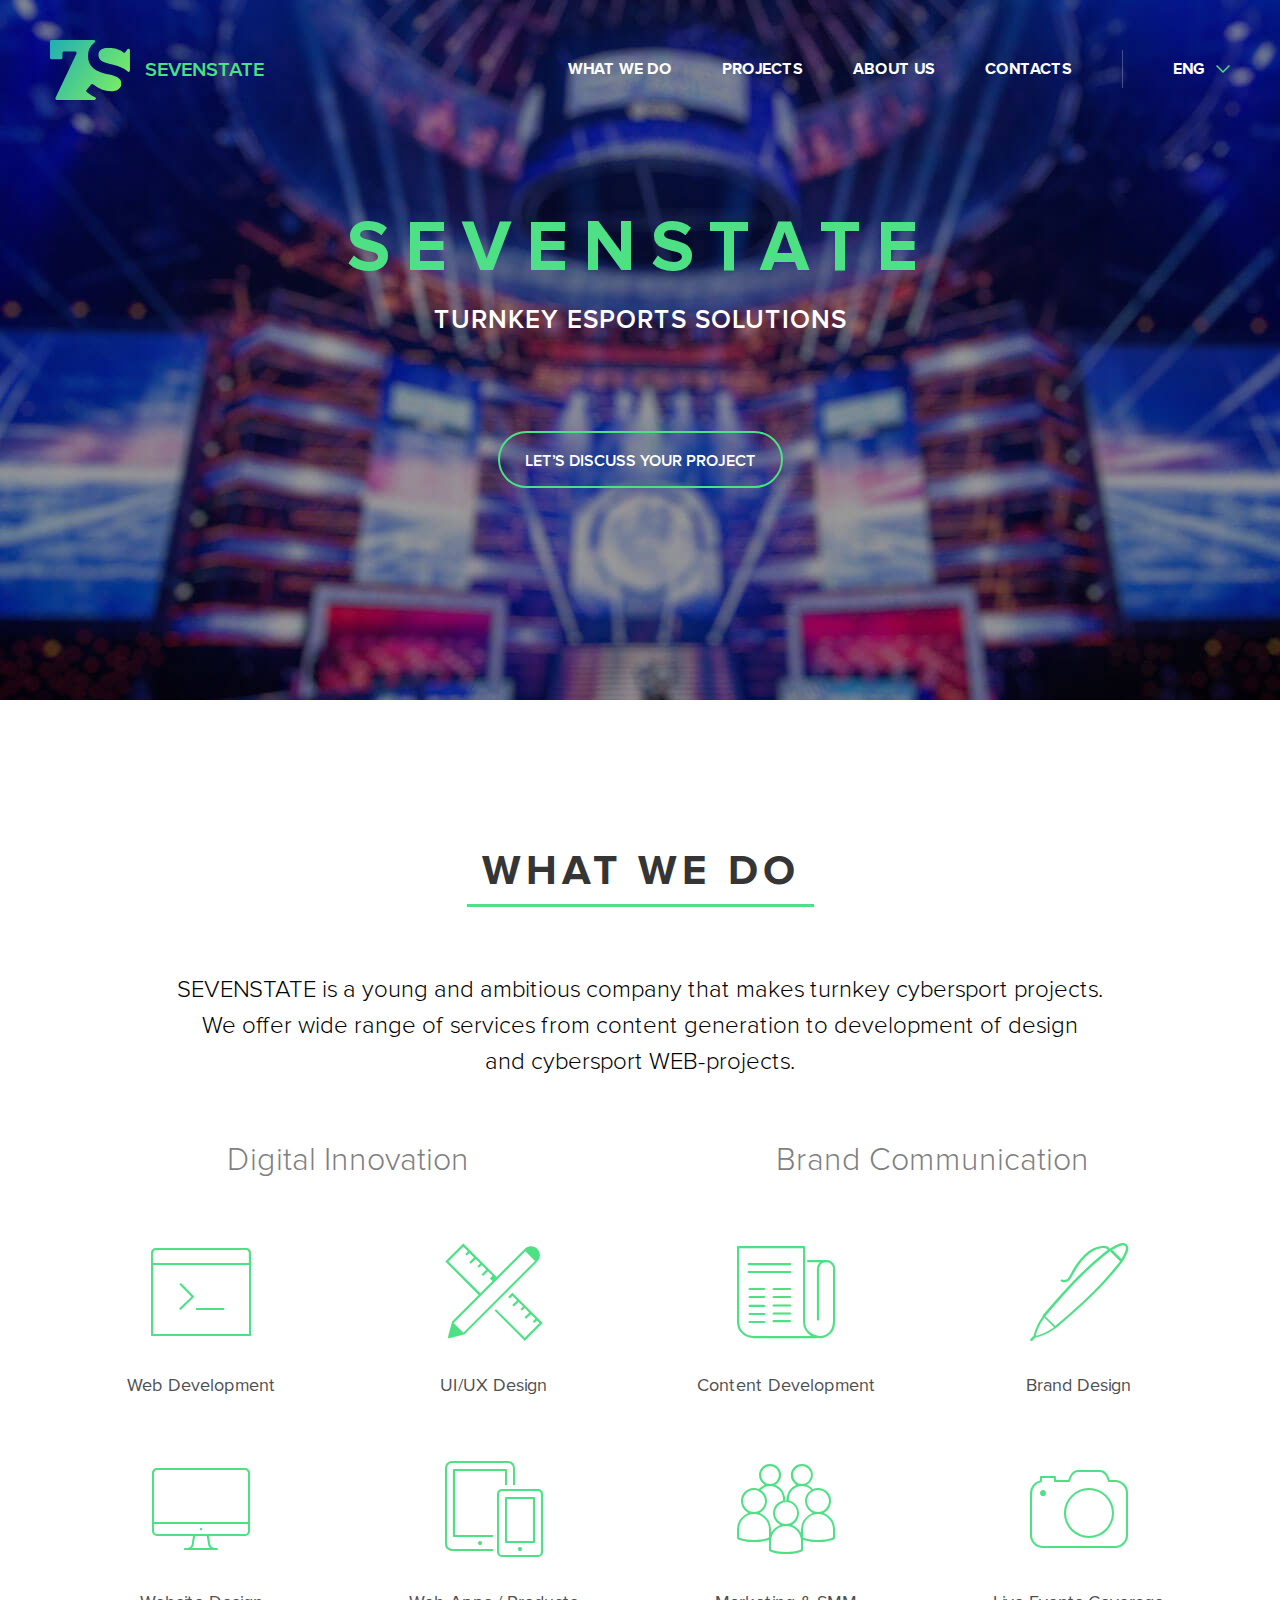
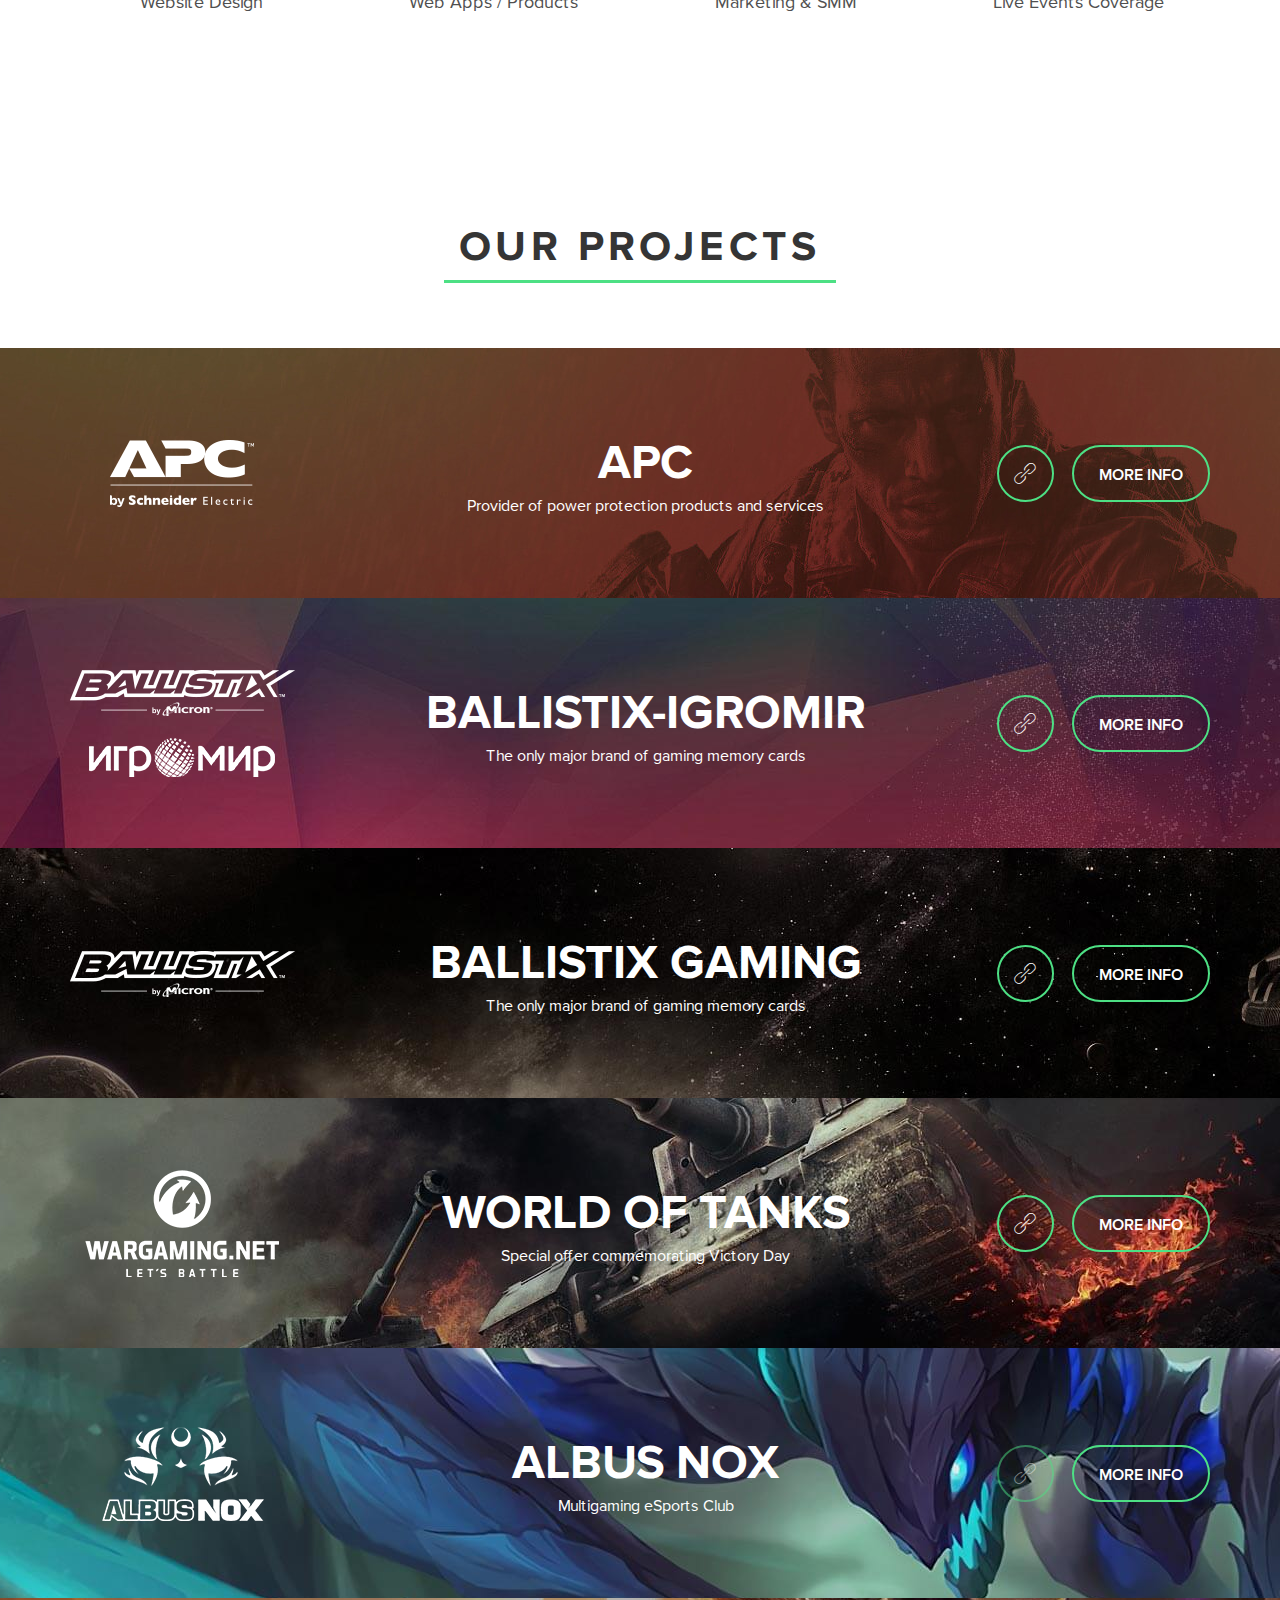
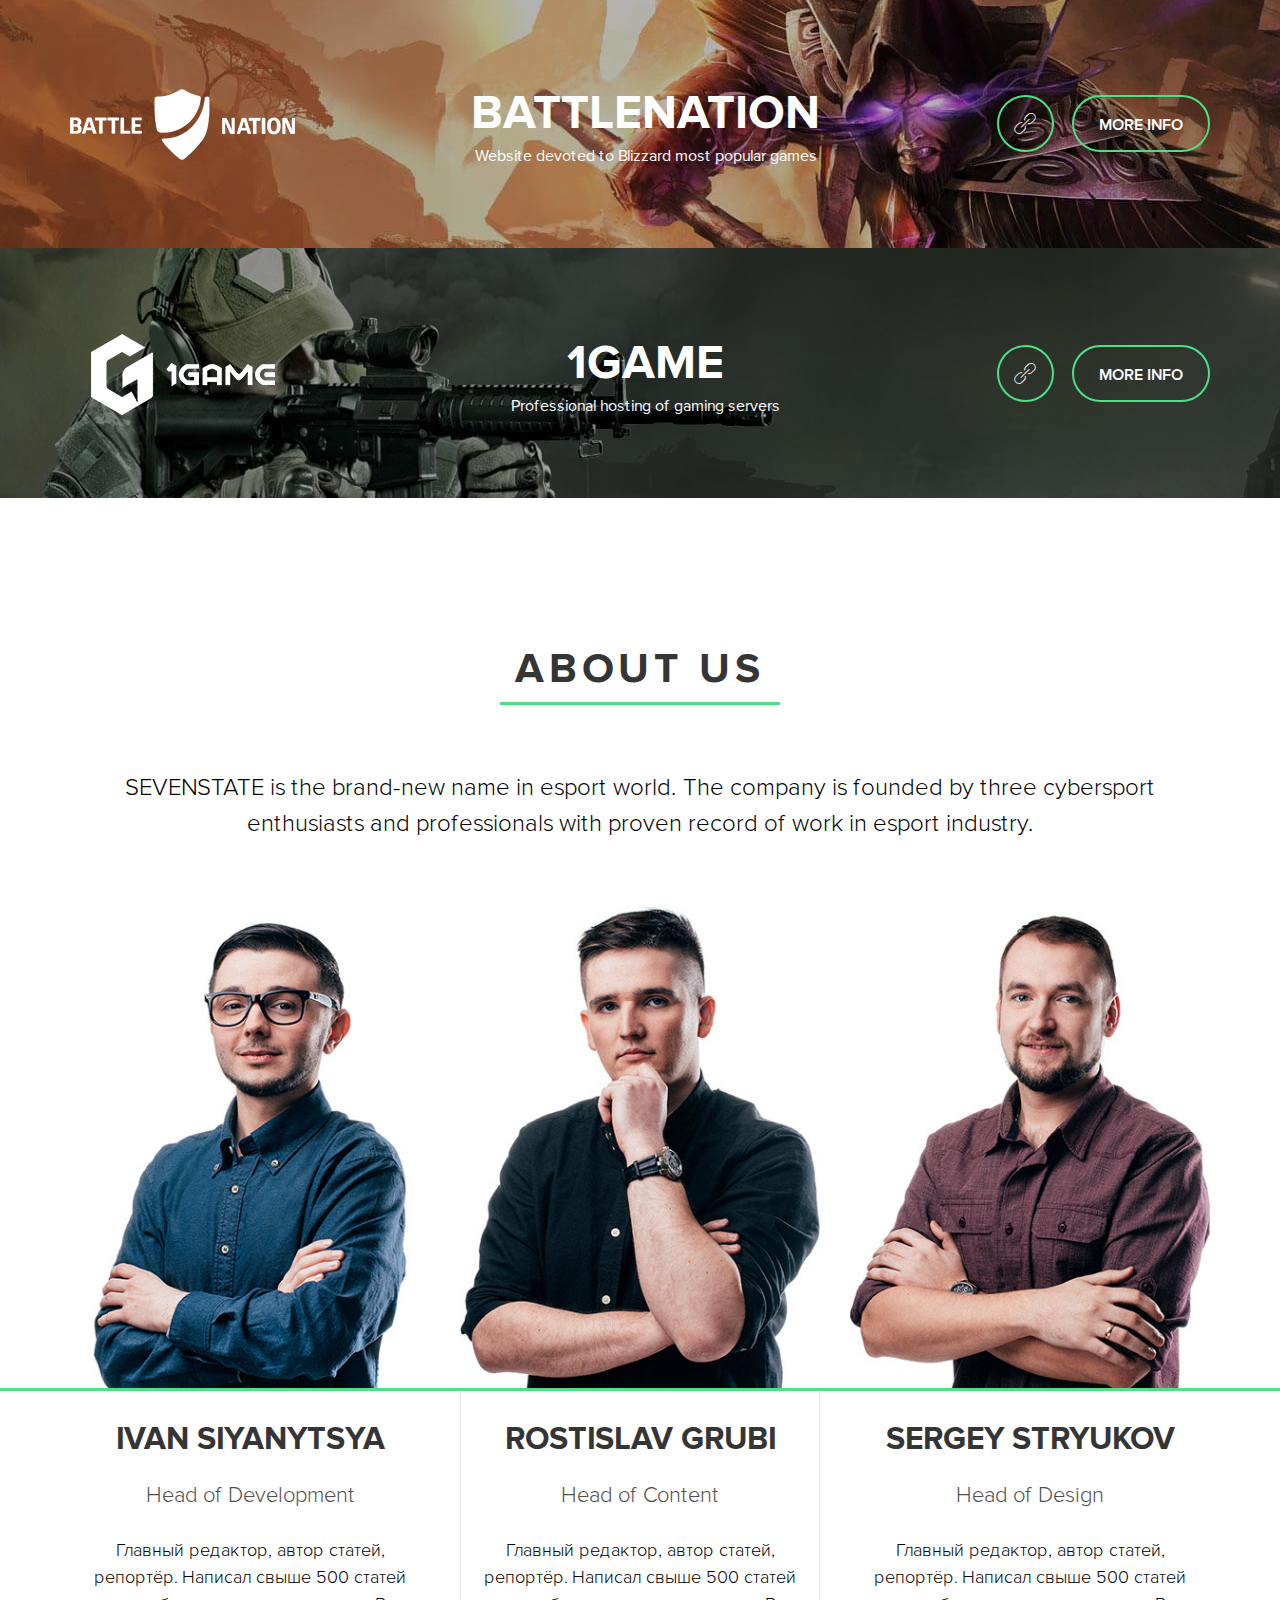
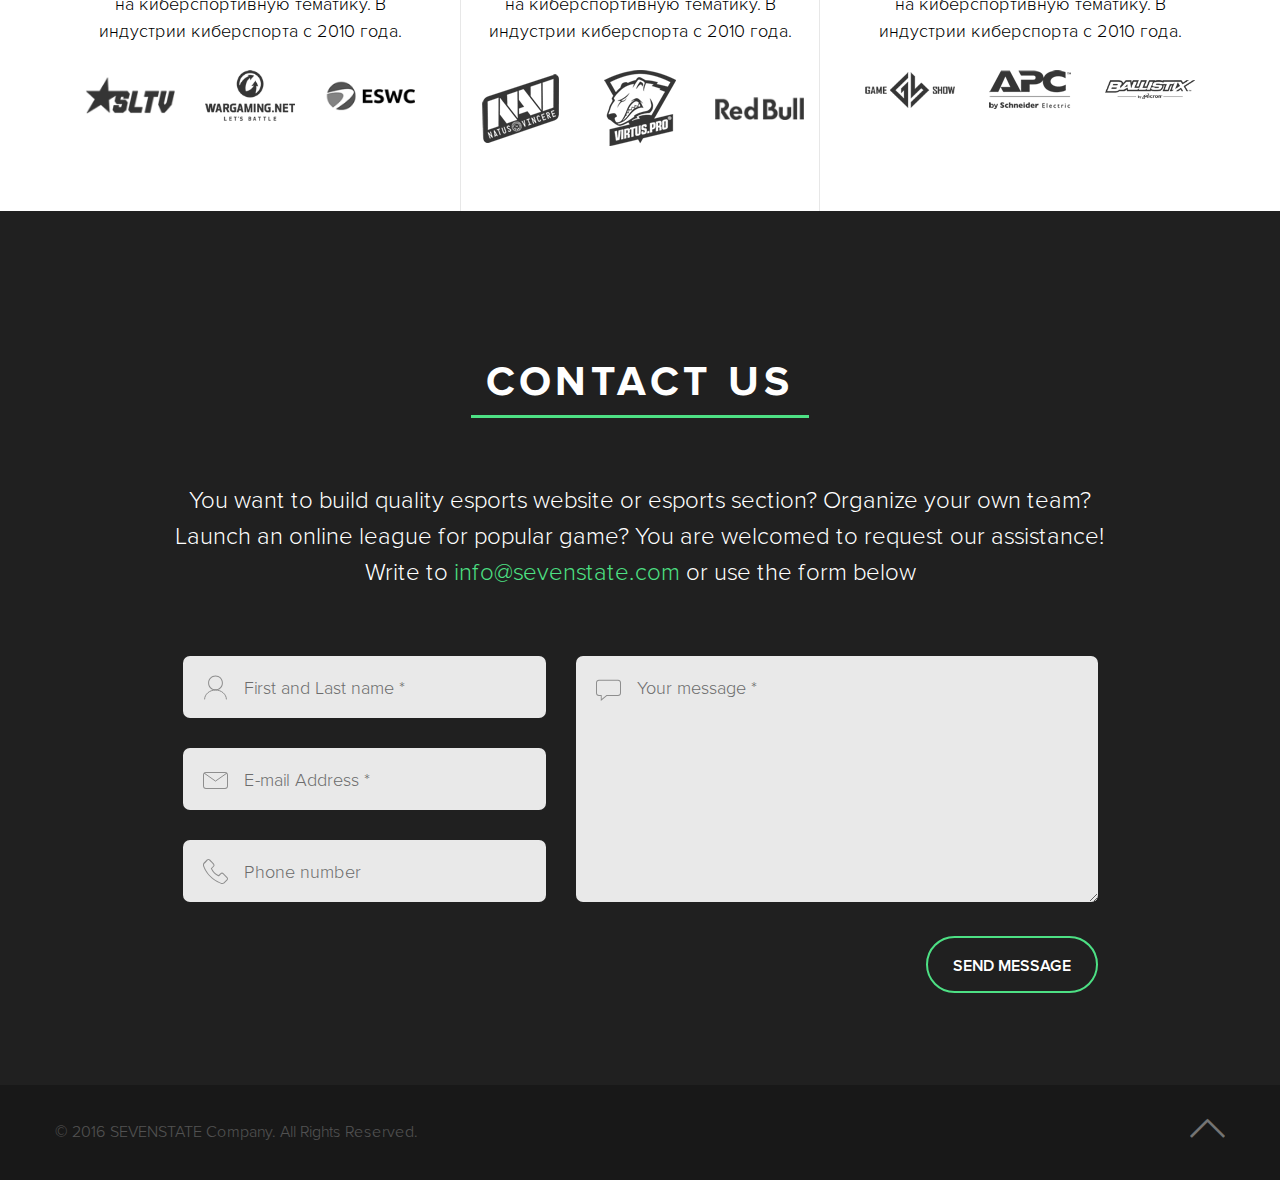
==== commit f3eff1a2: "responsive menu" ====
--- a/index.html
+++ b/index.html
@@ -28,14 +28,14 @@
       <a href="/" class="logo">
         <img src="img/logo.svg" alt="logo" class="img-responsive">
       </a>
-      <span class="logo_text">sevenstate</span>
+      <span class="logo_text visible-lg">sevenstate</span>
       <nav id="menu">
         <ul>
           <li><span data-scroll="#second">what we do</span></li>
           <li><span data-scroll="#third">projects</span></li>
           <li><span data-scroll="#four">about us</span></li>
           <li><span data-scroll="#fifth">contacts</span></li>
-          <li>
+          <li class="visible-lg">
             <div>
               <a href="javascript:void(0);">eng</a>
               <a href="javascript:void(0);">rus</a>
@@ -46,6 +46,11 @@
           </li>
         </ul>
       </nav>
+      <div class="mobile_toggle_btn">
+        <span></span>
+        <span></span>
+        <span></span>
+      </div>
     </div>
     <div class="align-center">
       <h1>
@@ -138,12 +143,12 @@
     <div class="projects_wrapper">
 
       <!-- apc -->
-      <div class="project apc clearfix container-fluid">
+      <div class="project apc clearfix">
         <header class="container align-center">
           <div>
             <img src="img/apc.png" srcset="img/apc.png 1x, img/apc@2x.png 2x" alt="apc" class="img-responsive">
           </div>
-          <div class="visible-lg">
+          <div class="visible-lg visible-md">
             <h3>
               APC
             </h3>
@@ -159,7 +164,7 @@
           </div>
         </header>
         <div class="container content">
-          <div class="hidden-lg align-center">
+          <div class="hidden-md hidden-lg align-center">
             <h3>
               APC
             </h3>
@@ -184,7 +189,7 @@
           <div>
             <img src="img/ballistix-igromir.png" srcset="img/ballistix-igromir.png 1x, img/ballistix-igromir@2x.png 2x" alt="ballistix-igromir" class="img-responsive">
           </div>
-          <div class="visible-lg">
+          <div class="visible-lg visible-md">
             <h3>
               ballistix-igromir
             </h3>
@@ -201,7 +206,7 @@
         </header>
         </header>
         <div class="container content">
-          <div class="hidden-lg align-center">
+          <div class="hidden-md hidden-lg align-center">
             <h3>
               ballistix-igromir
             </h3>
@@ -226,7 +231,7 @@
           <div>
             <img src="img/ballistix.png" srcset="img/ballistix.png 1x, img/ballistix@2x.png 2x" alt="ballistix" class="img-responsive">
           </div>
-          <div class="visible-lg">
+          <div class="visible-md visible-lg">
             <h3>
               ballistix gaming
             </h3>
@@ -242,7 +247,7 @@
           </div>
         </header>
         <div class="container content">
-          <div class="hidden-lg">
+          <div class="hidden-md hidden-lg">
             <h3>
               ballistix gaming
             </h3>
@@ -267,7 +272,7 @@
           <div>
             <img src="img/wot.png" srcset="img/wot.png 1x, img/wot@2x.png 2x" alt="wot" class="img-responsive">
           </div>
-          <div class="visible-lg">
+          <div class="visible-md visible-lg">
             <h3>
               world of tanks
             </h3>
@@ -283,7 +288,7 @@
           </div>
         </header>
         <div class="container content">
-          <div class="hidden-lg">
+          <div class="hidden-md hidden-lg">
             <h3>
               world of tanks
             </h3>
@@ -308,7 +313,7 @@
           <div>
             <img src="img/anox.png" srcset="img/anox.png 1x, img/anox@2x.png 2x" alt="apc" class="img-responsive">
           </div>
-          <div class="visible-lg">
+          <div class="visible-md visible-lg">
             <h3>
               albus nox
             </h3>
@@ -324,7 +329,7 @@
           </div>
         </header>
         <div class="container content">
-          <div class="hidden-lg">
+          <div class="hidden-md hidden-lg">
             <h3>
               albus nox
             </h3>
@@ -349,7 +354,7 @@
           <div>
             <img src="img/bn.png" srcset="img/bn.png 1x, img/bn@2x.png 2x" alt="bn" class="img-responsive">
           </div>
-          <div class="visible-lg">
+          <div class="visible-md visible-lg">
             <h3>
               battlenation
             </h3>
@@ -365,7 +370,7 @@
           </div>
         </header>
         <div class="container content">
-          <div class="hidden-lg">
+          <div class="hidden-md hidden-lg">
             <h3>
               battlenation
             </h3>
@@ -390,7 +395,7 @@
           <div>
             <img src="img/1g.png" srcset="img/1g.png 1x, img/1g.png@2x.png 2x" alt="1game" class="img-responsive">
           </div>
-          <div class="visible-lg">
+          <div class="visible-md visible-lg">
             <h3>
               1game
             </h3>
@@ -406,7 +411,7 @@
           </div>
         </header>
         <div class="container content">
-          <div class="hidden-lg">
+          <div class="hidden-md hidden-lg">
             <h3>
               1game
             </h3>
--- a/css/application.css
+++ b/css/application.css
@@ -48,6 +48,10 @@
 }
 
 /* body */
+html,
+body{
+  overflow-x: hidden;
+}
 body{
 	font-size: 14px;
 	line-height: 17px;
@@ -99,7 +103,6 @@
   }
 
 /* header wrapper */
-
 .header_wrapper{
   height: 100px;
   line-height: 100px;
@@ -123,11 +126,59 @@
     animation-name: sticky;
     animation-duration: 0.3s;
   }
+  @media(max-width: 991px){
+    .header_wrapper{
+      position: fixed;
+      top: 0;
+      padding: 0 15px;
+      background: rgba(0,0,0, .9);
+      animation-name: sticky;
+      animation-duration: 0.3s;   
+    }
+  }
+
+/* mobile_toggle_btn */
+.mobile_toggle_btn{
+  display: none;
+  cursor: pointer;
+
+  position: absolute;
+  top: 38px;
+  right: 15px;
+  
+  float: right;
+  width: 30px;
+
+  font-size: 20px;
+
+  -webkit-transition: all .3s ease-in-out;
+  -moz-transition: all .3s ease-in-out;
+  -ms-transition: all .3s ease-in-out;
+  -o-transition: all .3s ease-in-out;
+  transition: all .3s ease-in-out;
+}
+  .mobile_toggle_btn span{
+    display: block;
+    width: 30px;
+    height: 4px;
+    margin-bottom: 6px;
+    border-radius: 1000px;
+
+    background: #4DE084;
+  }
+  .mobile_toggle_btn.open{
+    transform: rotate(-90deg);
+    -webkit-transform: rotate(-90deg);
+  }
+  @media(max-width: 991px){
+    .mobile_toggle_btn{
+      display: block;
+    }
+  }
 
 /*=== main menu ===*/
 #menu{
 	float: right;
-  display: none;
 }
 #menu span,
 #menu a{
@@ -196,7 +247,18 @@
       visibility: visible;
       border-left: 1px solid rgba(255,255,255, .25);
     }
-
+  @media(max-width: 991px){
+    #menu{
+      display: none;
+      width: 100%;
+    }
+    #menu li{
+      margin: 0;
+      text-align: center;
+      width: 100%;
+      line-height: 50px;
+    }
+  }
 /*=== first section ===*/
 #first{
 	height: 700px;
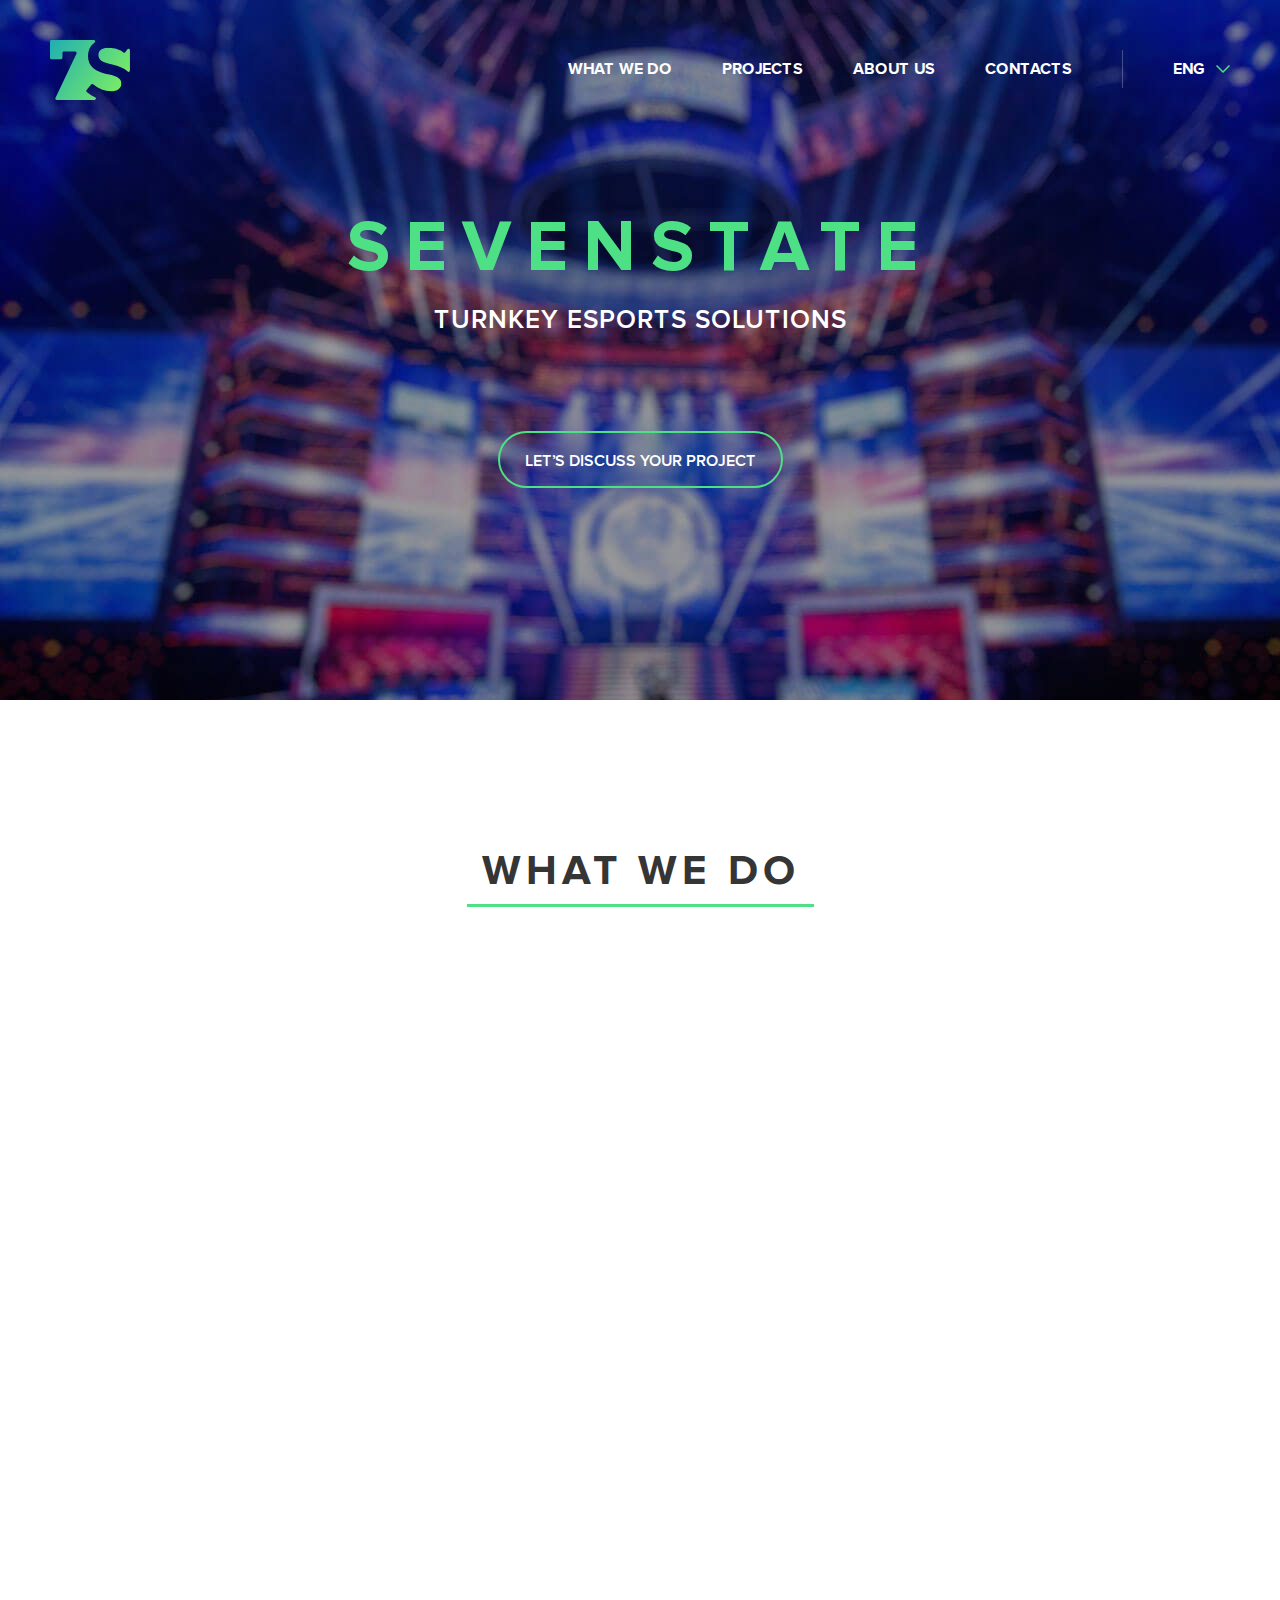
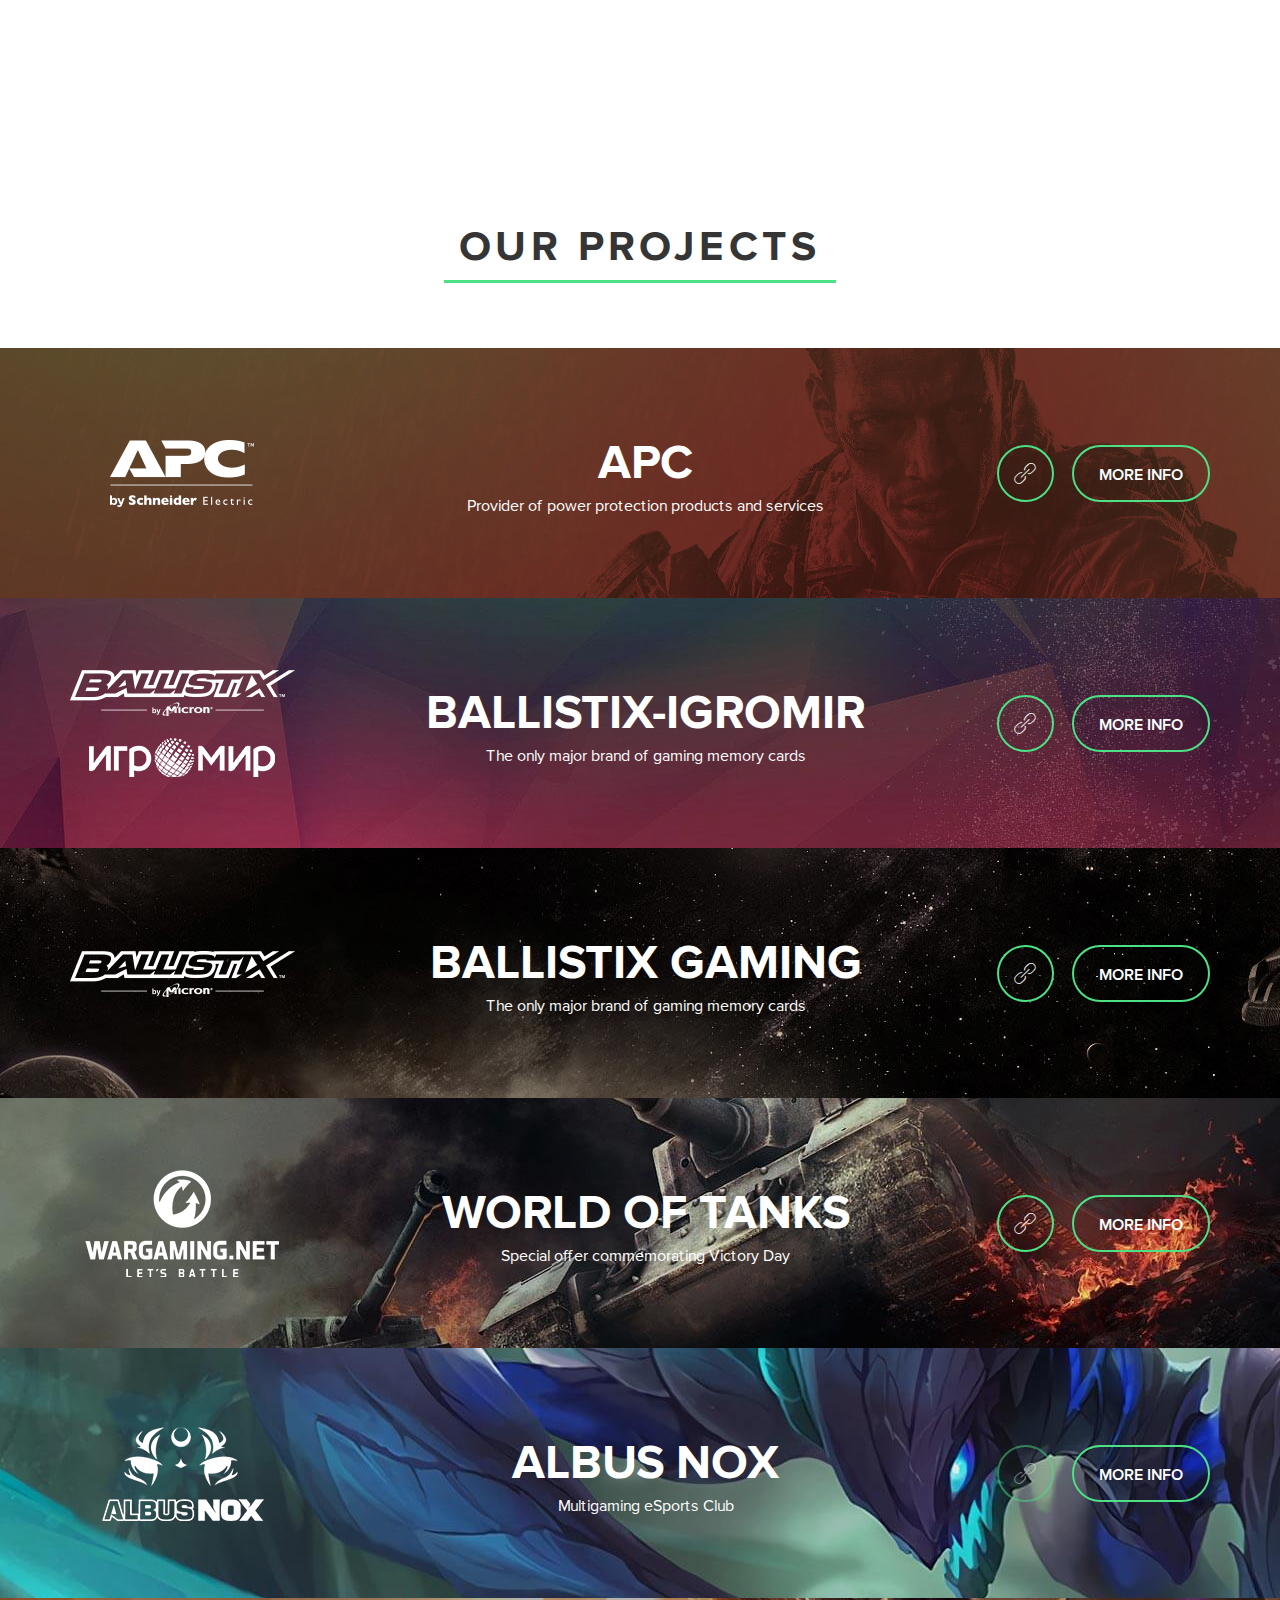
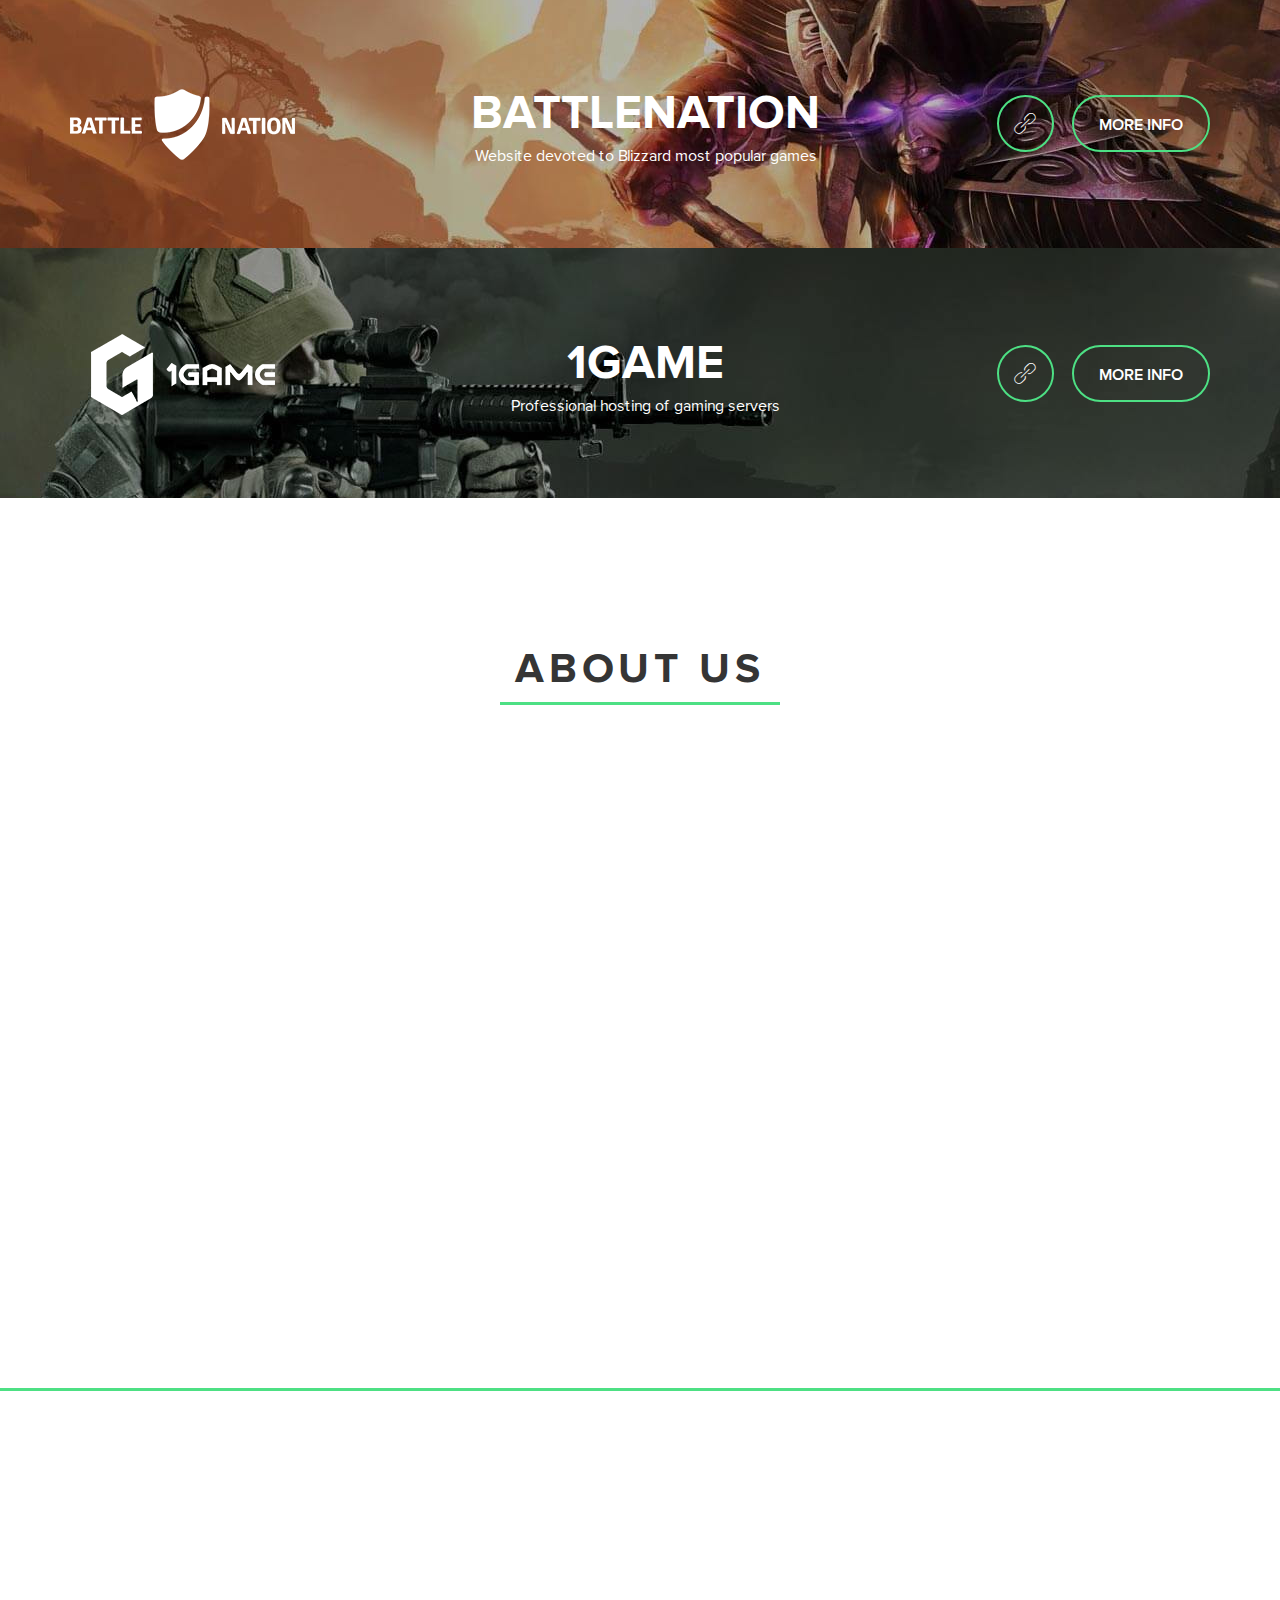
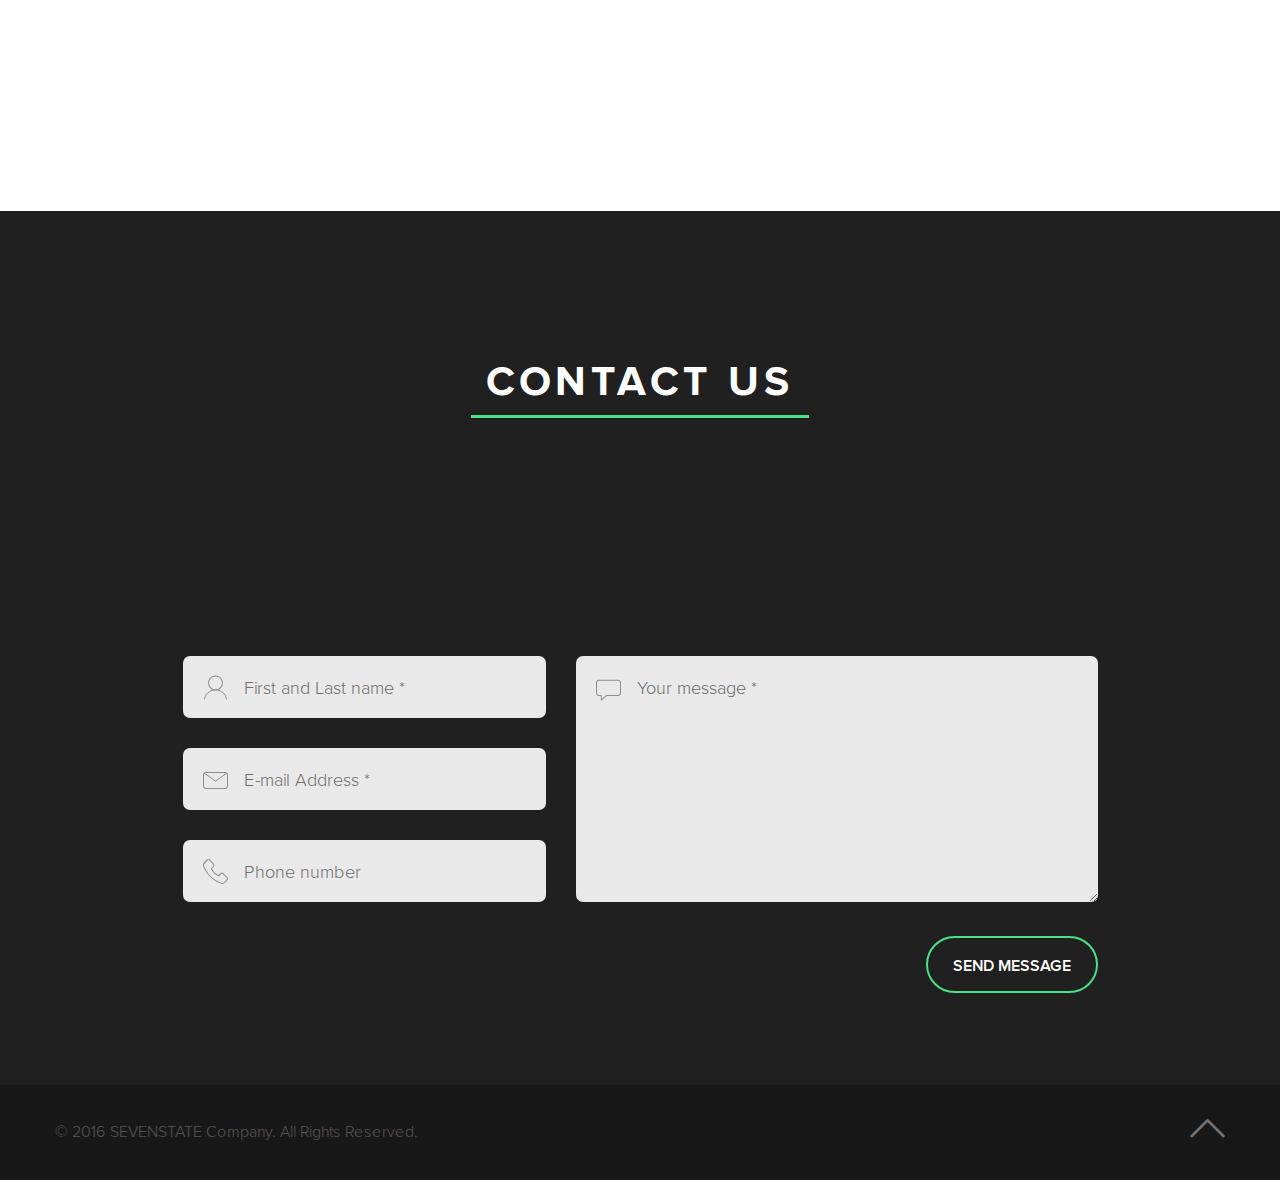
==== commit b741fa99: "wow.js" ====
--- a/index.html
+++ b/index.html
@@ -5,10 +5,12 @@
   <meta name="viewport" content="width=device-width, initial-scale=1">
   <title>Sevenstate</title>
 
+  <link rel="stylesheet" href="css/animate.css">
   <link rel="stylesheet" href="css/grid.css">
   <link rel="stylesheet" href="css/fonts.css">
   <link rel="stylesheet" href="css/application.css">
   <link rel="stylesheet" href="css/button.css">
+
 
   <link rel="apple-touch-icon" sizes="180x180" href="/apple-touch-icon.png">
   <link rel="icon" type="image/png" href="favicon-32x32.png" sizes="32x32">
@@ -28,7 +30,7 @@
       <a href="/" class="logo">
         <img src="img/logo.svg" alt="logo" class="img-responsive">
       </a>
-      <span class="logo_text visible-lg">sevenstate</span>
+      <span class="logo_text">sevenstate</span>
       <nav id="menu">
         <ul>
           <li><span data-scroll="#second">what we do</span></li>
@@ -52,7 +54,7 @@
         <span></span>
       </div>
     </div>
-    <div class="align-center">
+    <div class="align-center fadeInUp wow" data-wow-delay=".25s">
       <h1>
         sevenstate
       </h1>
@@ -69,7 +71,7 @@
       <h2 class="section_title">
           <span>what we do</span>
       </h2>
-      <div class="aftertitle_text">
+      <div class="aftertitle_text fadeInUp wow" data-wow-offset="25">
         SEVENSTATE is a young and ambitious company that makes turnkey cybersport projects.
         <br>
         We offer wide range of services from content generation to development of design
@@ -80,10 +82,10 @@
     <div class="container align-center">
       <div class="row">
         <div class="col-md-6">
-          <h3>
+          <h3 class="fadeInUp wow" data-wow-offset="25">
             Digital Innovation
           </h3>
-          <div class="row">
+          <div class="row fadeInUp wow" data-wow-offset="100">
             <div class="col-xs-6 item">
               <i class="icon-console"></i>
               <p>Web Development</p>
@@ -93,7 +95,7 @@
               <p>UI/UX Design</p>
             </div>
           </div>
-          <div class="row">
+          <div class="row fadeInUp wow" data-wow-offset="100">
             <div class="col-xs-6 item">
               <i class="icon-imac"></i>
               <p>Website Design</p>
@@ -105,10 +107,10 @@
           </div>
         </div>
         <div class="col-md-6">
-          <h3>
+          <h3 class="fadeInUp wow" data-wow-offset="25">
             Brand Communication
           </h3>
-          <div class="row">
+          <div class="row fadeInUp wow" data-wow-offset="100">
             <div class="col-xs-6 item">
               <i class="icon-news-2"></i>
               <p>Content Development</p>
@@ -118,7 +120,7 @@
               <p>Brand Design</p>
             </div>
           </div>
-          <div class="row">
+          <div class="row fadeInUp wow" data-wow-offset="100">
             <div class="col-xs-6 item">
               <i class="icon-user-group-2"></i>
               <p>Marketing & SMM</p>
@@ -439,7 +441,7 @@
       <h2 class="section_title">
         <span>about us</span>
       </h2>
-      <div class="aftertitle_text">
+      <div class="aftertitle_text fadeInUp wow" data-wow-offset="25">
       SEVENSTATE is the brand-new name in esport world. The company is founded by three cybersport 
       <br> 
       enthusiasts and professionals with proven record of work in esport industry.
@@ -451,12 +453,12 @@
       <div class="row align-center">
         <!-- 1 -->
         <div class="col-md-4">
-          <img src="img/jason.jpg" srcset="img/jason.jpg 1x, img/jason@2x.jpg 2x" alt="jason" class="img-responsive profile_img">
-          <div class="employee">
+          <img src="img/jason.jpg" srcset="img/jason.jpg 1x, img/jason@2x.jpg 2x" alt="jason" class="img-responsive profile_img fadeIn wow" data-wow-offset="200">
+          <div class="employee fadeInUp wow" data-wow-offset="200">
             <h2>IVAN SIYANYTSYA</h2>
             <span>Head of Development</span>
             <p>Главный редактор, автор статей, репортёр. Написал свыше 500 статей на киберспортивную тематику. В индустрии киберспорта с 2010 года.</p>
-            <div class="row">
+            <div class="row bounceIn wow" data-wow-offset="200">
               <div class="col-md-4"><img src="img/logos-sltv.png" srcset="img/logos-sltv.png 1x, img/logos-sltv@2x.jpg 2x" alt="sltv" class="img-responsive"></div>
               <div class="col-md-4"><img src="img/logos-wargaming.png" srcset="img/logos-wargaming.png 1x, img/logos-wargaming@2x.png 2x" alt="wargaming" class="img-responsive"></div>
               <div class="col-md-4"><img src="img/logos-eswc.png" srcset="img/logos-eswc.png 1x, img/logos-eswc@2x.png 2x" alt="eswc" class="img-responsive"></div>
@@ -465,12 +467,12 @@
         </div>
         <!-- 2 -->
         <div class="col-md-4">
-          <img src="img/andersen.jpg" srcset="img/andersen.jpg 1x, img/andersen@2x.jpg 2x" alt="andersen" class="img-responsive profile_img">
-          <div class="employee middle">
+          <img src="img/andersen.jpg" srcset="img/andersen.jpg 1x, img/andersen@2x.jpg 2x" alt="andersen" class="img-responsive profile_img fadeIn wow" data-wow-delay=".25s"  data-wow-offset="200">
+          <div class="employee middle fadeInUp wow" data-wow-offset="200">
             <h2>ROSTISLAV GRUBI</h2>
             <span>Head of Content</span>
             <p>Главный редактор, автор статей, репортёр. Написал свыше 500 статей на киберспортивную тематику. В индустрии киберспорта с 2010 года.</p>
-            <div class="row">
+            <div class="row bounceIn wow" data-wow-offset="200">
               <div class="col-md-4"><img src="img/logos-natusvincere.png" srcset="img/logos-natusvincere.png 1x, img/logos-natusvincere@2x.jpg 2x" alt="natusvincere" class="img-responsive"></div>
               <div class="col-md-4"><img src="img/logos-virtuspro.png" srcset="img/logos-virtuspro.png 1x, img/logos-virtuspro@2x.png 2x" alt="virtuspro" class="img-responsive"></div>
               <div class="col-md-4"><img src="img/logos-redbull.png" srcset="img/logos-redbull.png 1x, img/logos-redbull@2x.png 2x" alt="redbull" class="img-responsive"></div>
@@ -479,12 +481,12 @@
         </div>
         <!-- 3 -->
         <div class="col-md-4">
-          <img src="img/askold.jpg" srcset="img/askold.jpg 1x, img/askold@2x.jpg 2x" alt="askold" class="img-responsive profile_img">
-          <div class="employee">
+          <img src="img/askold.jpg" srcset="img/askold.jpg 1x, img/askold@2x.jpg 2x" alt="askold" class="img-responsive profile_img fadeIn wow"  data-wow-offset="200" data-wow-delay=".5s">
+          <div class="employee fadeInUp wow" data-wow-offset="200">
             <h2>SERGEY STRYUKOV</h2>
             <span>Head of Design</span>
             <p>Главный редактор, автор статей, репортёр. Написал свыше 500 статей на киберспортивную тематику. В индустрии киберспорта с 2010 года.</p>
-            <div class="row">
+            <div class="row bounceIn wow" data-wow-offset="200">
               <div class="col-md-4"><img src="img/logos-gameshow.png" srcset="img/logos-gameshow.png 1x, img/logos-gameshow@2x.jpg 2x" alt="gameshow" class="img-responsive"></div>
               <div class="col-md-4"><img src="img/logos-apc.png" srcset="img/logos-apc.png 1x, img/logos-apc@2x.png 2x" alt="apc" class="img-responsive"></div>
               <div class="col-md-4"><img src="img/logos-ballistix.png" srcset="img/logos-ballistix.png 1x, img/logos-ballistix@2x.png 2x" alt="ballistix" class="img-responsive"></div>
@@ -504,7 +506,7 @@
       <h2 class="section_title">
         <span>contact us</span>
       </h2>
-      <div class="aftertitle_text">
+      <div class="aftertitle_text fadeInUp wow" data-wow-offset="25">
         You want to build quality esports website or esports section? Organize your own team?
         <br>
         Launch an online league for popular game? You are welcomed to request our assistance!
@@ -547,9 +549,10 @@
       </div>
     </div>
   </footer>
-
+  
   <!-- scripts -->
   <script src="https://cdnjs.cloudflare.com/ajax/libs/jquery/3.1.0/jquery.min.js"></script>
+  <script src="https://cdnjs.cloudflare.com/ajax/libs/wow/1.1.2/wow.min.js"></script>
   <script src="js/application.js"></script>
 </body>
 </html>--- a/css/application.css
+++ b/css/application.css
@@ -101,7 +101,16 @@
   .aftertitle_text span{
     color: #4DE084;
   }
-
+@media(max-width: 767px){
+  .section_title{
+    letter-spacing: 2px;
+    font-size: 35px;
+  }
+  .aftertitle_text{
+    font-size: 18px;
+    line-height: 27px;
+  }
+}
 /* header wrapper */
 .header_wrapper{
   height: 100px;
@@ -291,8 +300,6 @@
     text-transform: uppercase;
     font-size: 20px;
     font-family: 'ProximaNovaSemiBold';
-
-    
   }
 	#first h1,
 	#first h2{
@@ -314,7 +321,20 @@
 	#first .btn{
 		margin-top: 75px;
 	}
-
+  @media(max-width: 991px){
+    .logo_text{
+      display: none;
+    }
+  }
+  @media(max-width: 767px){
+    #first h1{
+      letter-spacing: 2px;
+      font-size: 40px;
+    }
+    #first h2{
+      line-height: 32px;
+    }
+  }
 /*=== section second ===*/
 #second h3{
 	margin-bottom: 65px;
@@ -615,7 +635,7 @@
   padding: 0 15px;
 
   text-align: left;
-  height: 95px;
+  min-height: 95px;
   line-height: 95px;
   background-color: #181818;
 }
@@ -641,4 +661,17 @@
     #footer .gotop i{
       font-size: 20px;
     }    
-
+  @media(max-width: 767px){
+    #footer{
+      text-align: center;
+      line-height: 50px;
+    }
+    #footer .copy{
+      margin-top: 15px;
+      line-height: 25px;
+    }
+    #footer .copy,
+    #footer .gotop{
+      float: none !important;
+    }
+  }
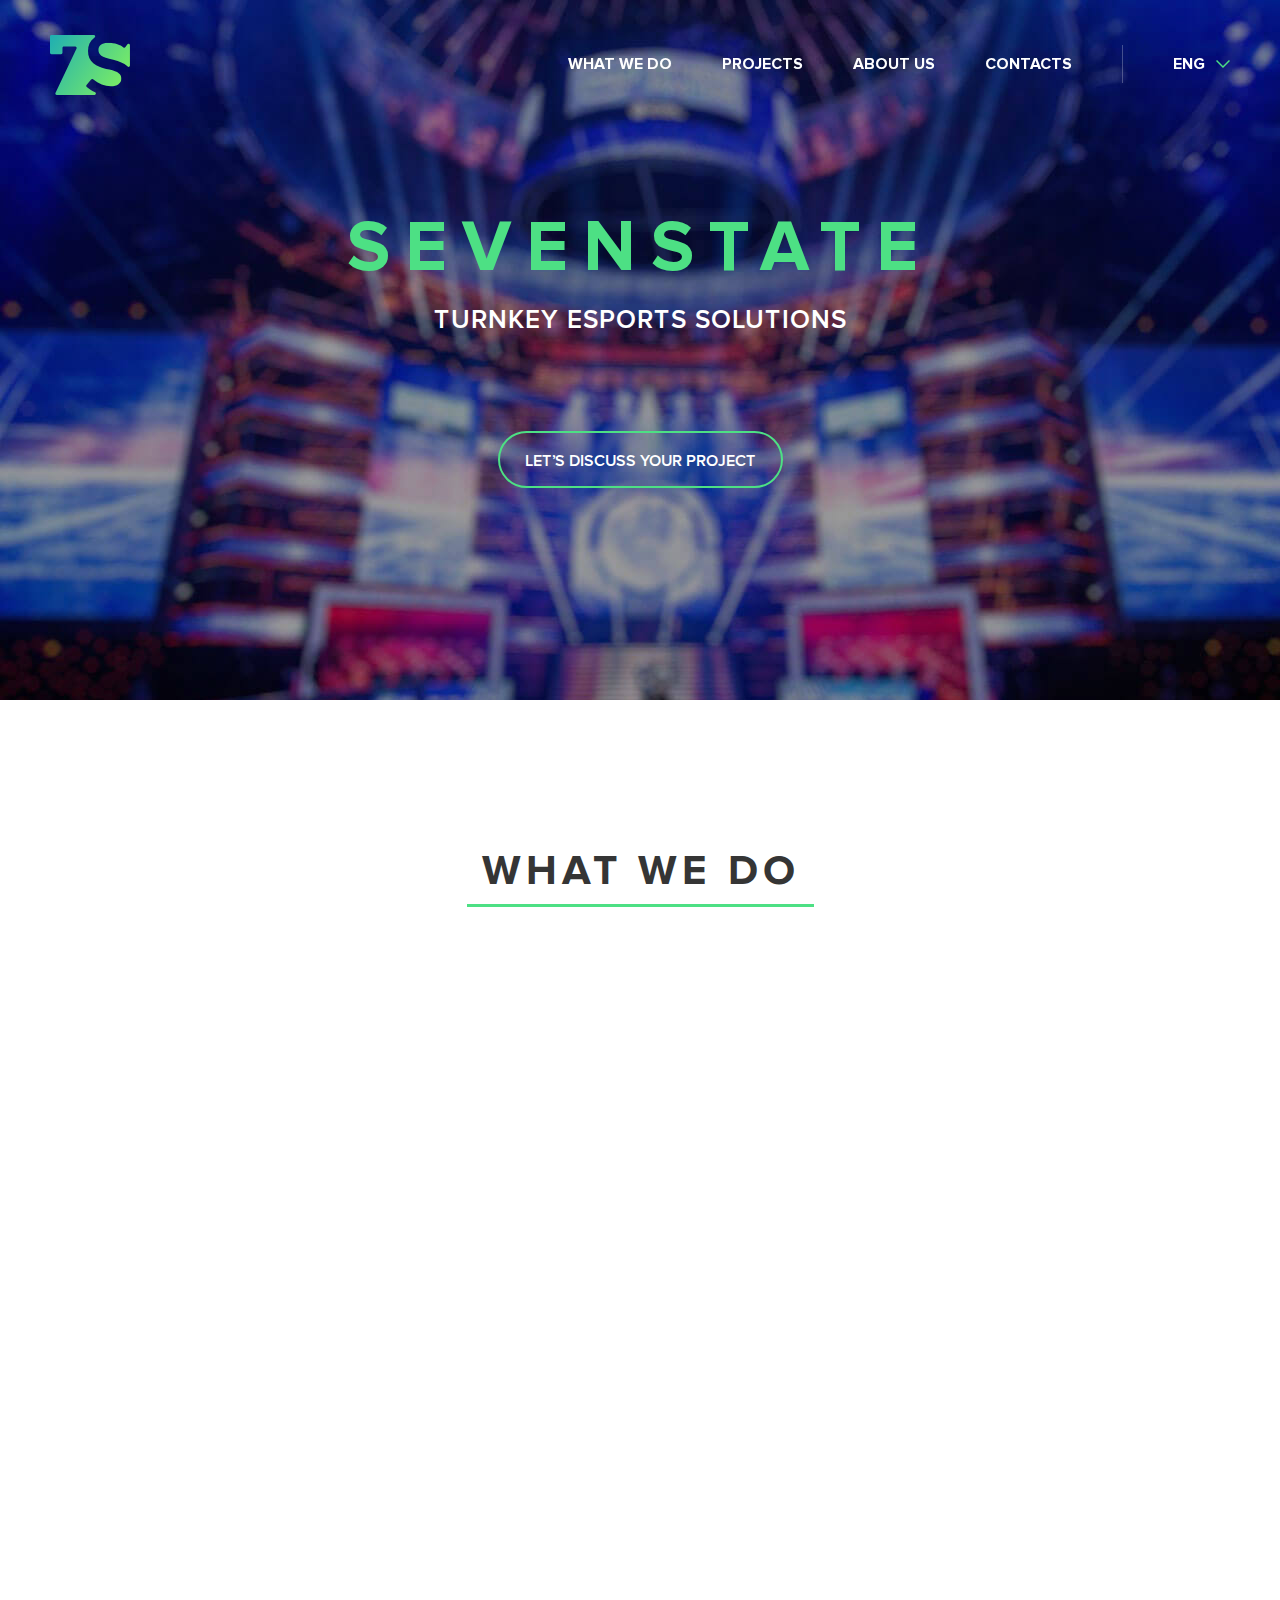
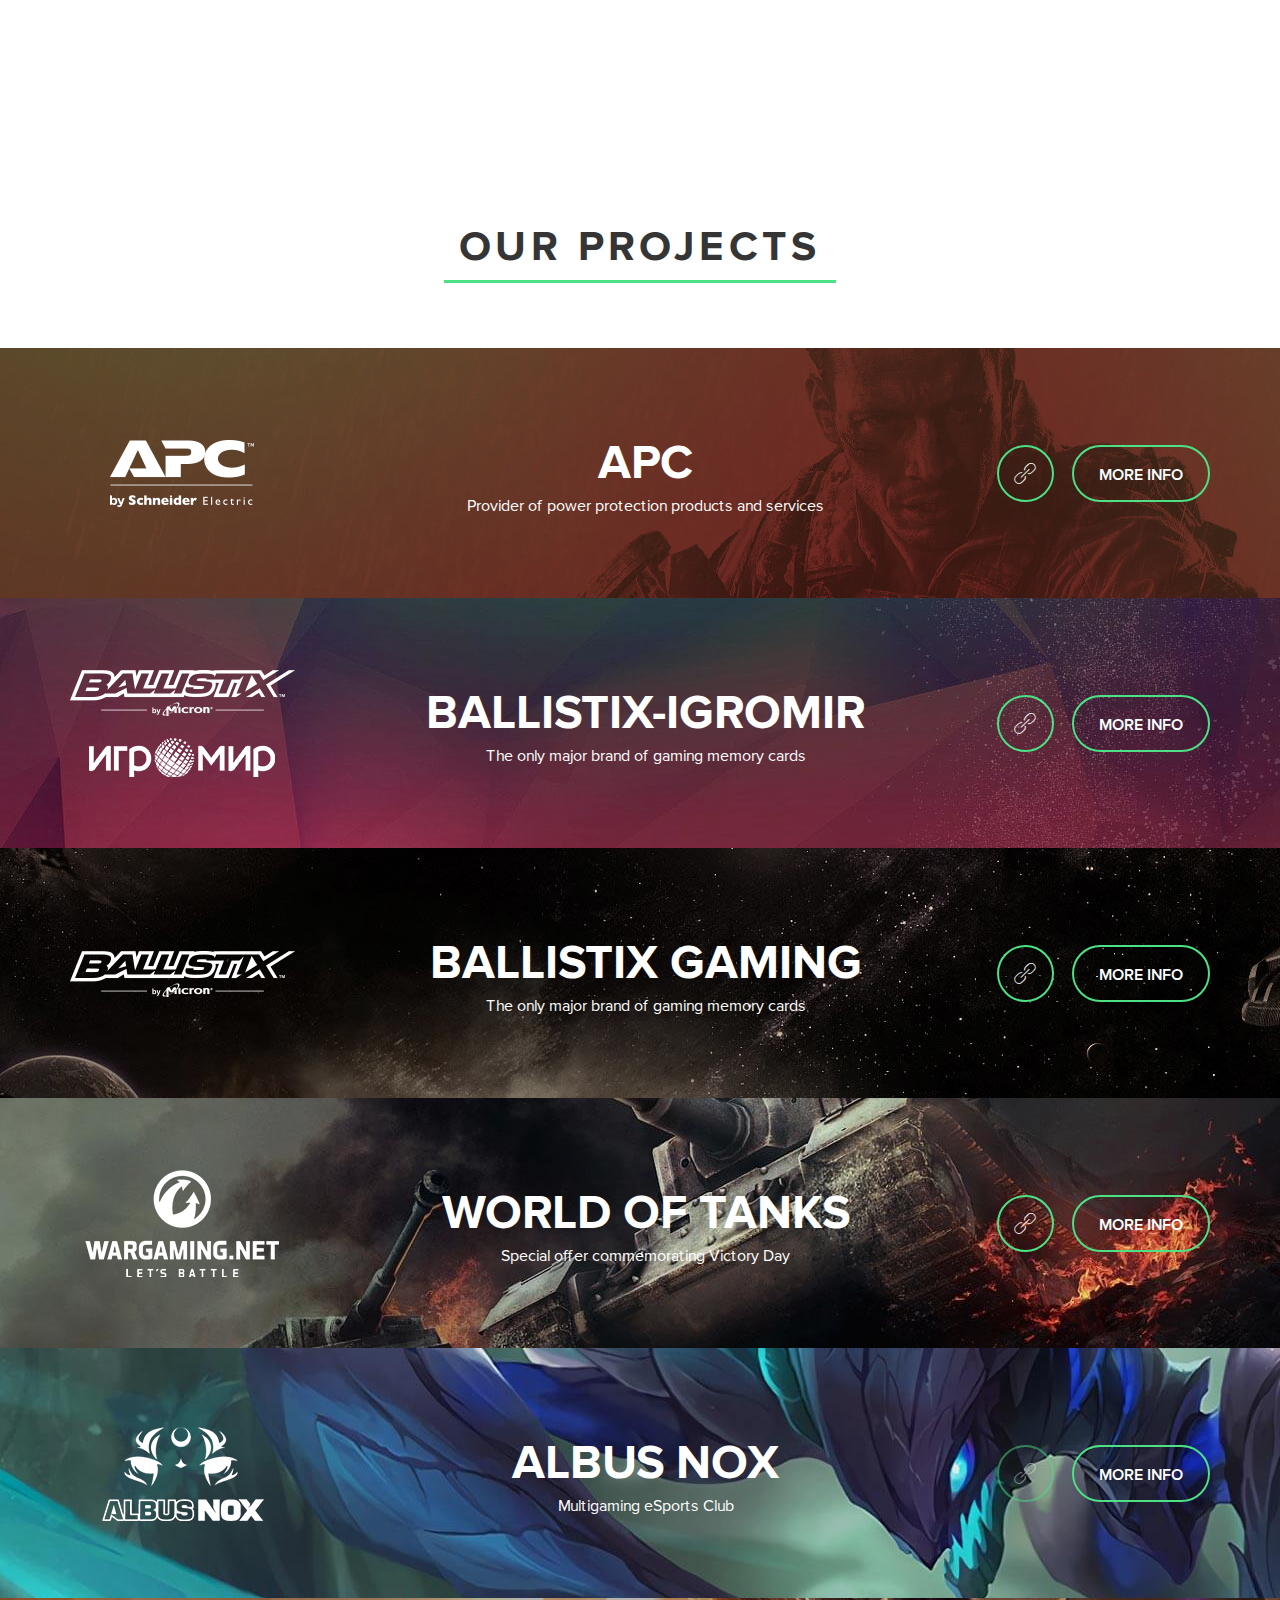
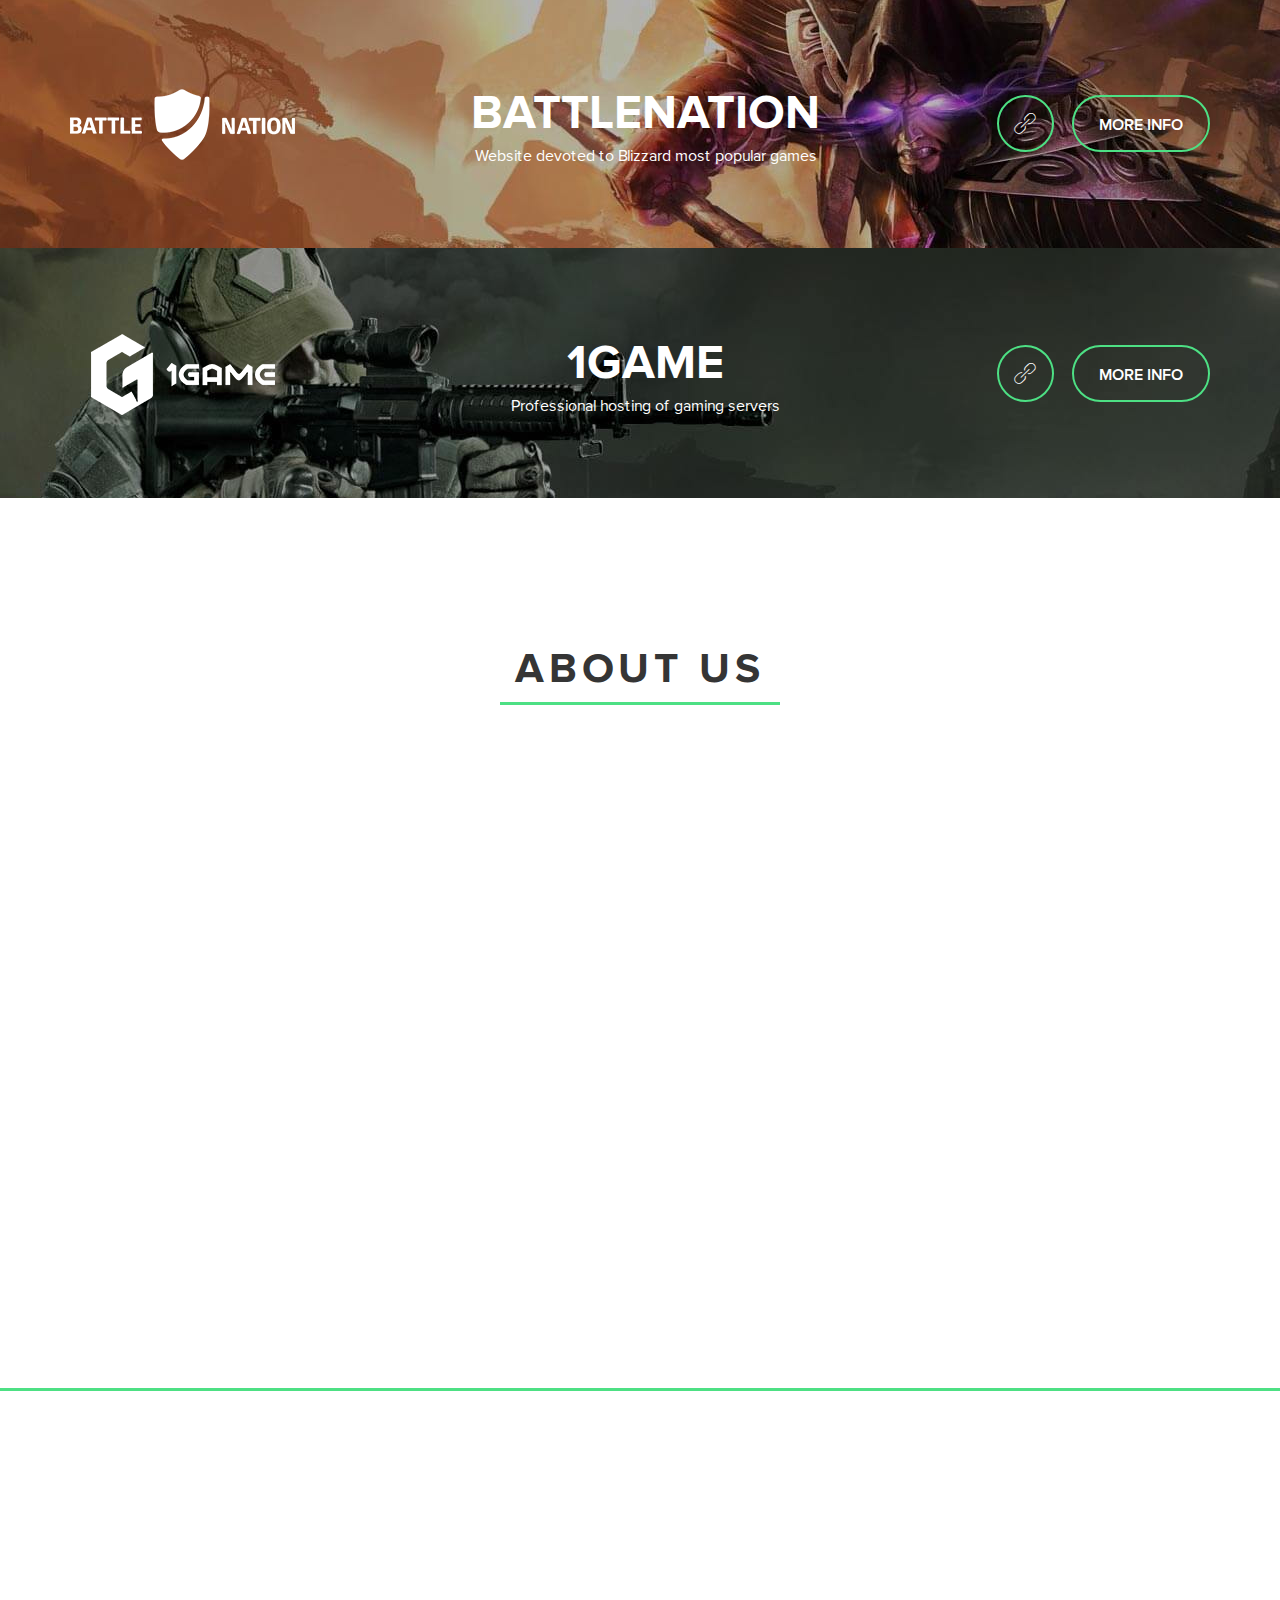
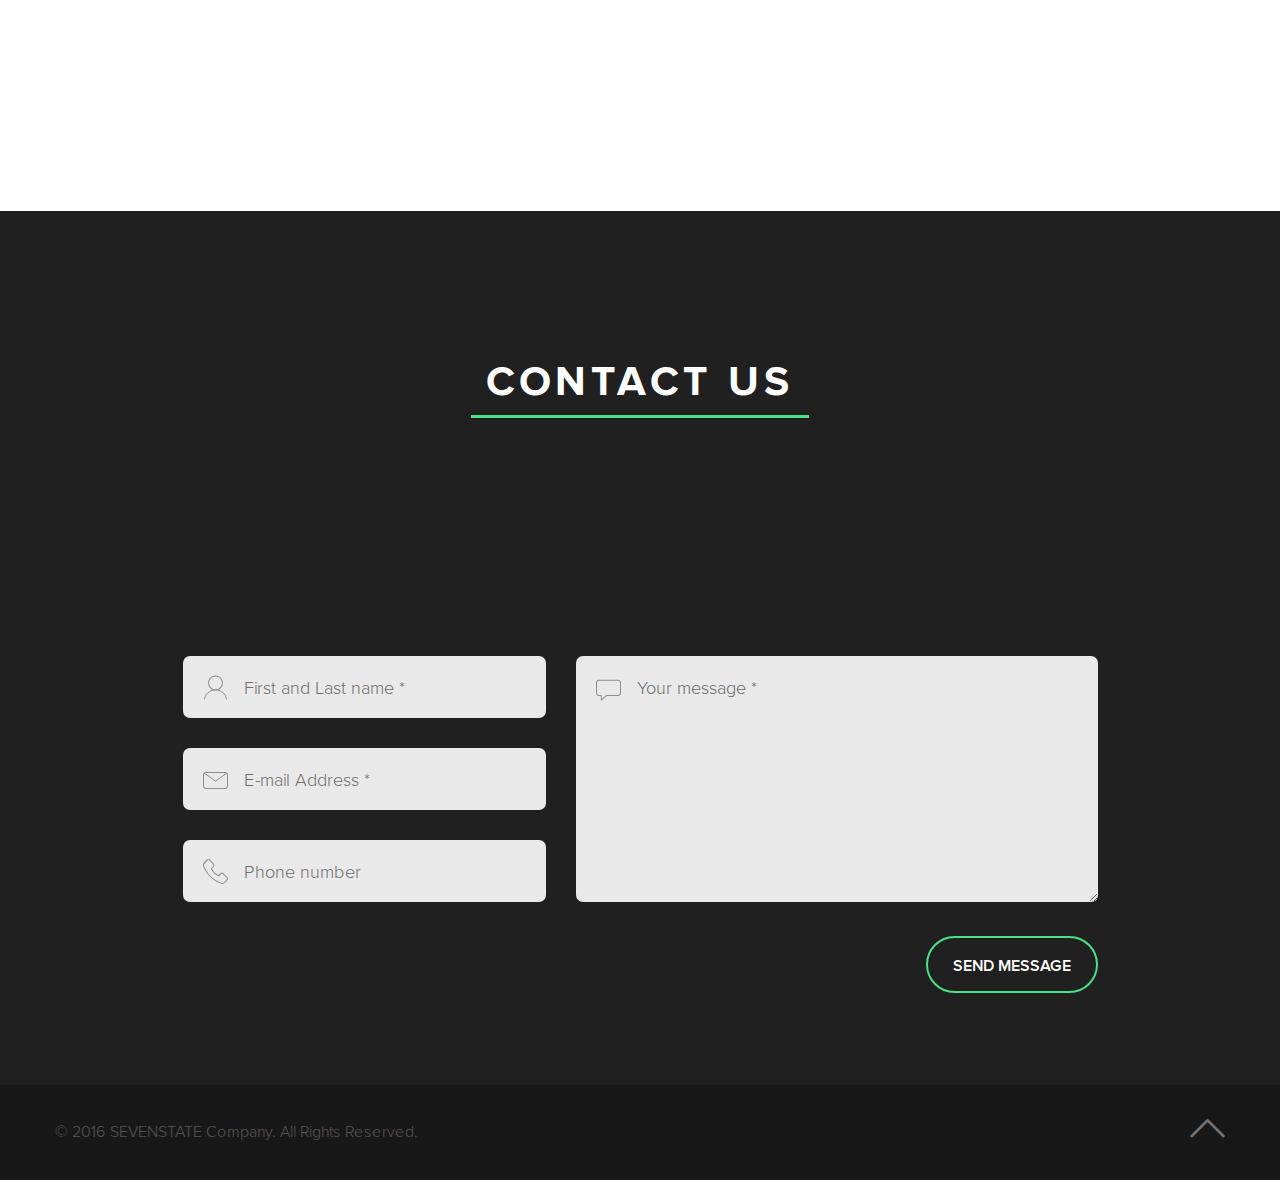
==== commit 69d4a317: "menu fx v1" ====
--- a/index.html
+++ b/index.html
@@ -10,7 +10,6 @@
   <link rel="stylesheet" href="css/fonts.css">
   <link rel="stylesheet" href="css/application.css">
   <link rel="stylesheet" href="css/button.css">
-
 
   <link rel="apple-touch-icon" sizes="180x180" href="/apple-touch-icon.png">
   <link rel="icon" type="image/png" href="favicon-32x32.png" sizes="32x32">
@@ -31,13 +30,17 @@
         <img src="img/logo.svg" alt="logo" class="img-responsive">
       </a>
       <span class="logo_text">sevenstate</span>
+      <div class="mobile_lang hidden-md hidden-lg">
+        <a href="javascript:void(0);">eng</a>
+        <a href="javascript:void(0);">rus</a>
+      </div>
       <nav id="menu">
         <ul>
           <li><span data-scroll="#second">what we do</span></li>
           <li><span data-scroll="#third">projects</span></li>
           <li><span data-scroll="#four">about us</span></li>
           <li><span data-scroll="#fifth">contacts</span></li>
-          <li class="visible-lg">
+          <li class="visible-lg visible-md">
             <div>
               <a href="javascript:void(0);">eng</a>
               <a href="javascript:void(0);">rus</a>
@@ -48,10 +51,11 @@
           </li>
         </ul>
       </nav>
+      
       <div class="mobile_toggle_btn">
-        <span></span>
-        <span></span>
-        <span></span>
+        <span class="line-1"></span>
+        <span class="line-2"></span>
+        <span class="line-3"></span>
       </div>
     </div>
     <div class="align-center fadeInUp wow" data-wow-delay=".25s">
--- a/css/application.css
+++ b/css/application.css
@@ -38,14 +38,14 @@
 
 
 /* animation */
-@keyframes sticky {
+/*@keyframes sticky {
   from {
     transform: translateY(-100%);
   }
   to {
     transform: none;
   }
-}
+}*/
 
 /* body */
 html,
@@ -113,27 +113,24 @@
 }
 /* header wrapper */
 .header_wrapper{
-  height: 100px;
-  line-height: 100px;
+  height: 90px;
+  line-height: 90px;
   padding: 0 50px;
   width: 100%;
-  position: absolute;
+  position: fixed;
   top: 20px;
   left: 0;
   z-index: 1000;
   
-  -webkit-transition: all .3s ease-in-out;
-  -moz-transition: all .3s ease-in-out;
-  -ms-transition: all .3s ease-in-out;
-  -o-transition: all .3s ease-in-out;
-  transition: all .3s ease-in-out;
+  -webkit-transition: all .25s;
+  -moz-transition: all .25s;
+  -ms-transition: all .25s;
+  -o-transition: all .25s;
+  transition: all .25s;
 }
   .header_wrapper.fixed{
-    position: fixed;
     top: 0;
     background: rgba(0,0,0, .9);
-    animation-name: sticky;
-    animation-duration: 0.3s;
   }
   @media(max-width: 991px){
     .header_wrapper{
@@ -141,9 +138,16 @@
       top: 0;
       padding: 0 15px;
       background: rgba(0,0,0, .9);
-      animation-name: sticky;
-      animation-duration: 0.3s;   
-    }
+    }
+  }
+
+/* mobile lang */
+.mobile_lang{
+  float: right;
+  margin-right: 55px;
+}
+  .mobile_lang a:first-child{
+    margin-right: 15px;
   }
 
 /* mobile_toggle_btn */
@@ -152,11 +156,12 @@
   cursor: pointer;
 
   position: absolute;
-  top: 38px;
+  top: 31px;
   right: 15px;
   
   float: right;
   width: 30px;
+  height: 25px;
 
   font-size: 20px;
 
@@ -168,17 +173,38 @@
 }
   .mobile_toggle_btn span{
     display: block;
-    width: 30px;
-    height: 4px;
-    margin-bottom: 6px;
-    border-radius: 1000px;
-
     background: #4DE084;
-  }
-  .mobile_toggle_btn.open{
-    transform: rotate(-90deg);
-    -webkit-transform: rotate(-90deg);
-  }
+    width: 100%;
+    height: 1px;
+    position: absolute;
+    left: 0;
+    border-radius: 0.025em;
+    transition: all 0.4s;
+    -webkit-transition: all 0.4s;
+    -moz-transition: all 0.4s;
+  }
+    .mobile_toggle_btn .line-1{
+      top: 0;
+    }
+    .mobile_toggle_btn .line-2{
+      top: 12px;
+    }
+    .mobile_toggle_btn .line-3{
+      top: 25px;
+    }
+    .mobile_toggle_btn.open .line-1{
+      transform: translateY(12px) translateX(0) rotate(45deg);
+      -webkit-transform: translateY(12px) translateX(0) rotate(45deg);
+      -moz-transform: translateY(12px) translateX(0) rotate(45deg);
+    }
+    .mobile_toggle_btn.open .line-2{
+      opacity: 0;
+    }
+    .mobile_toggle_btn.open .line-3{
+      transform: translateY(-13px) translateX(0) rotate(-45deg);
+      -webkit-transform: translateY(-13px) translateX(0) rotate(-45deg);
+      -moz-transform: translateY(-13px) translateX(0) rotate(-45deg);
+    }
   @media(max-width: 991px){
     .mobile_toggle_btn{
       display: block;
@@ -190,7 +216,8 @@
 	float: right;
 }
 #menu span,
-#menu a{
+#menu a,
+.mobile_lang a{
 	font-size: 16px;
   text-transform: uppercase;
   color: #fff;
@@ -209,7 +236,8 @@
 }
 	#menu span:hover,
   #menu a:hover,
-  #menu span.active{
+  #menu span.active,
+  .mobile_lang a:hover{
 		color: #4DE084;
 	}
 	#menu li{
@@ -218,13 +246,11 @@
 	}
 
 #menu div{
-  margin-top: 30px;
+  margin-top: 25px;
   padding-right: 25px;
   height: 38px;
   position: relative;
   cursor: pointer;
-
-  
 }
   #menu div:hover a{
     opacity: 1;
@@ -289,7 +315,7 @@
 		display: block;
 		width: 80px;
 		float: left;
-    margin-top: 20px;
+    margin-top: 15px;
 	}
   #first .logo_text{
     float: left;
@@ -323,7 +349,7 @@
 	}
   @media(max-width: 991px){
     .logo_text{
-      display: none;
+      display: none !important;
     }
   }
   @media(max-width: 767px){
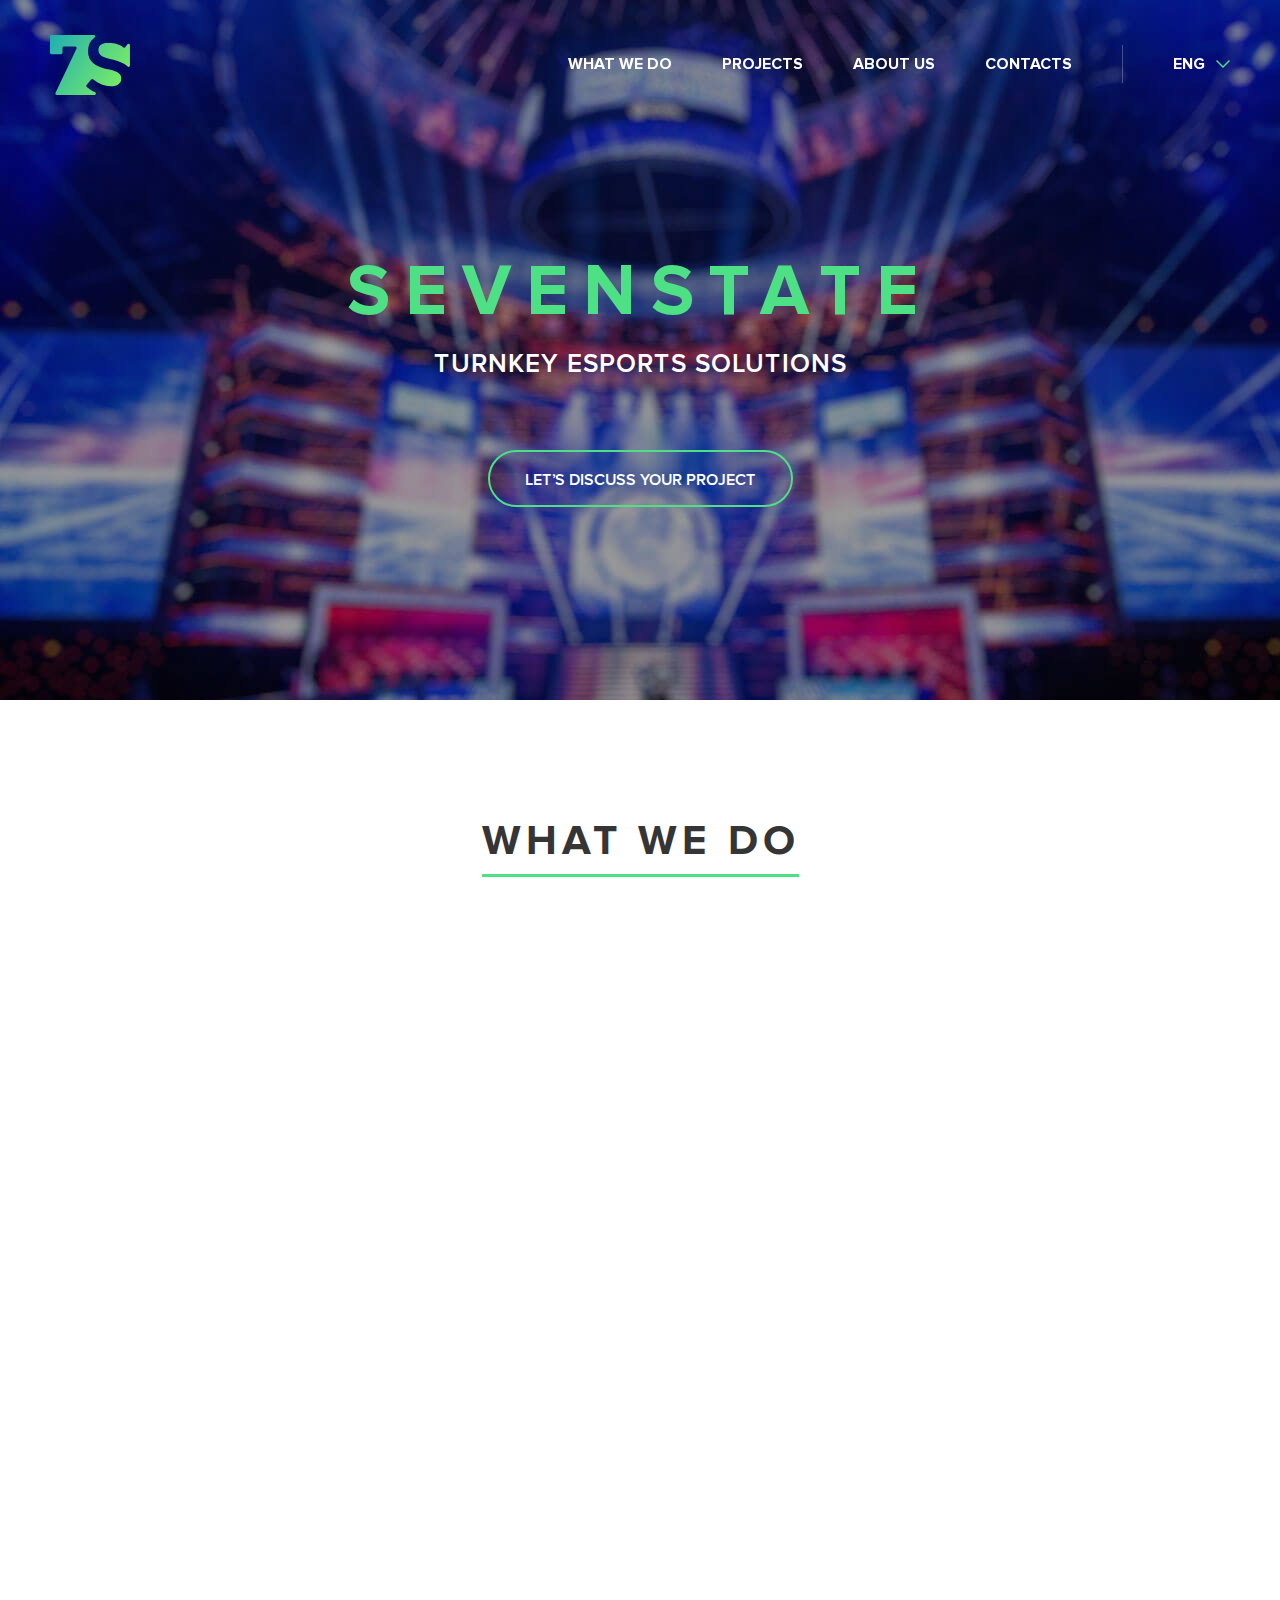
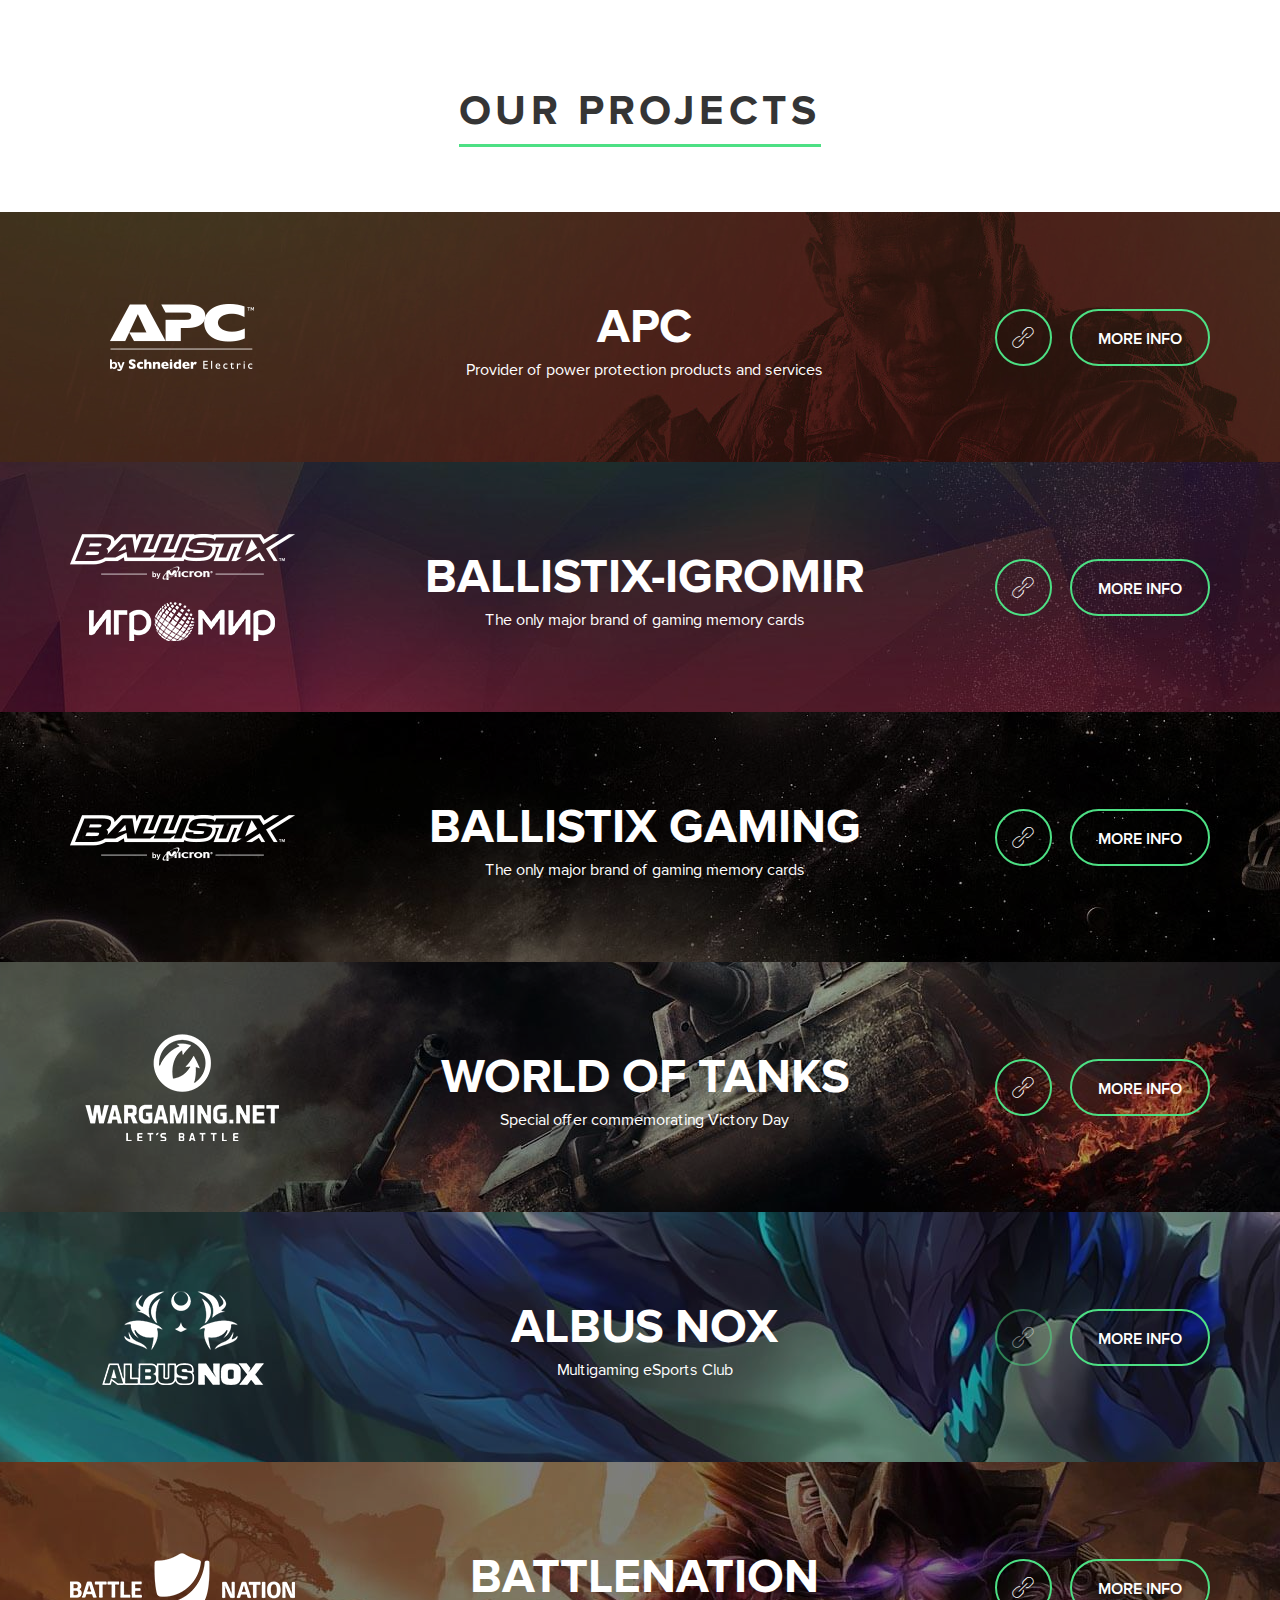
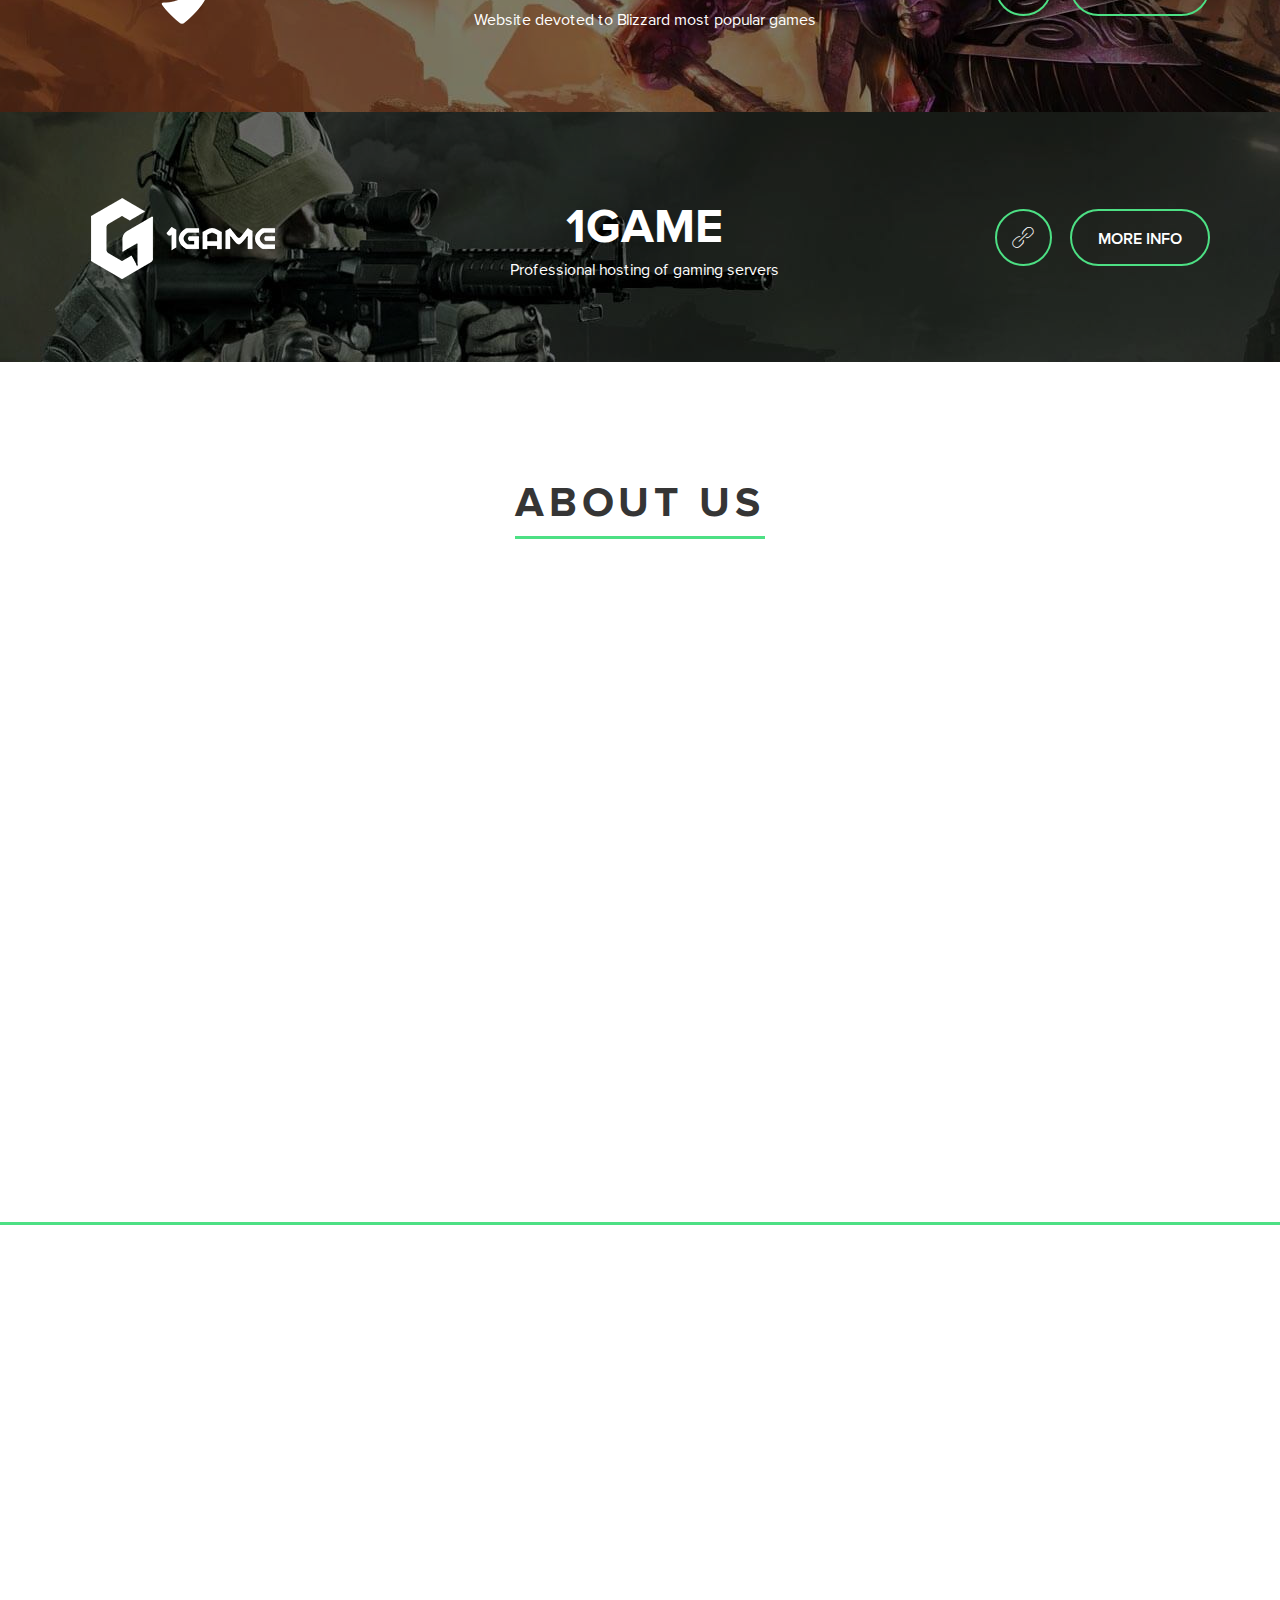
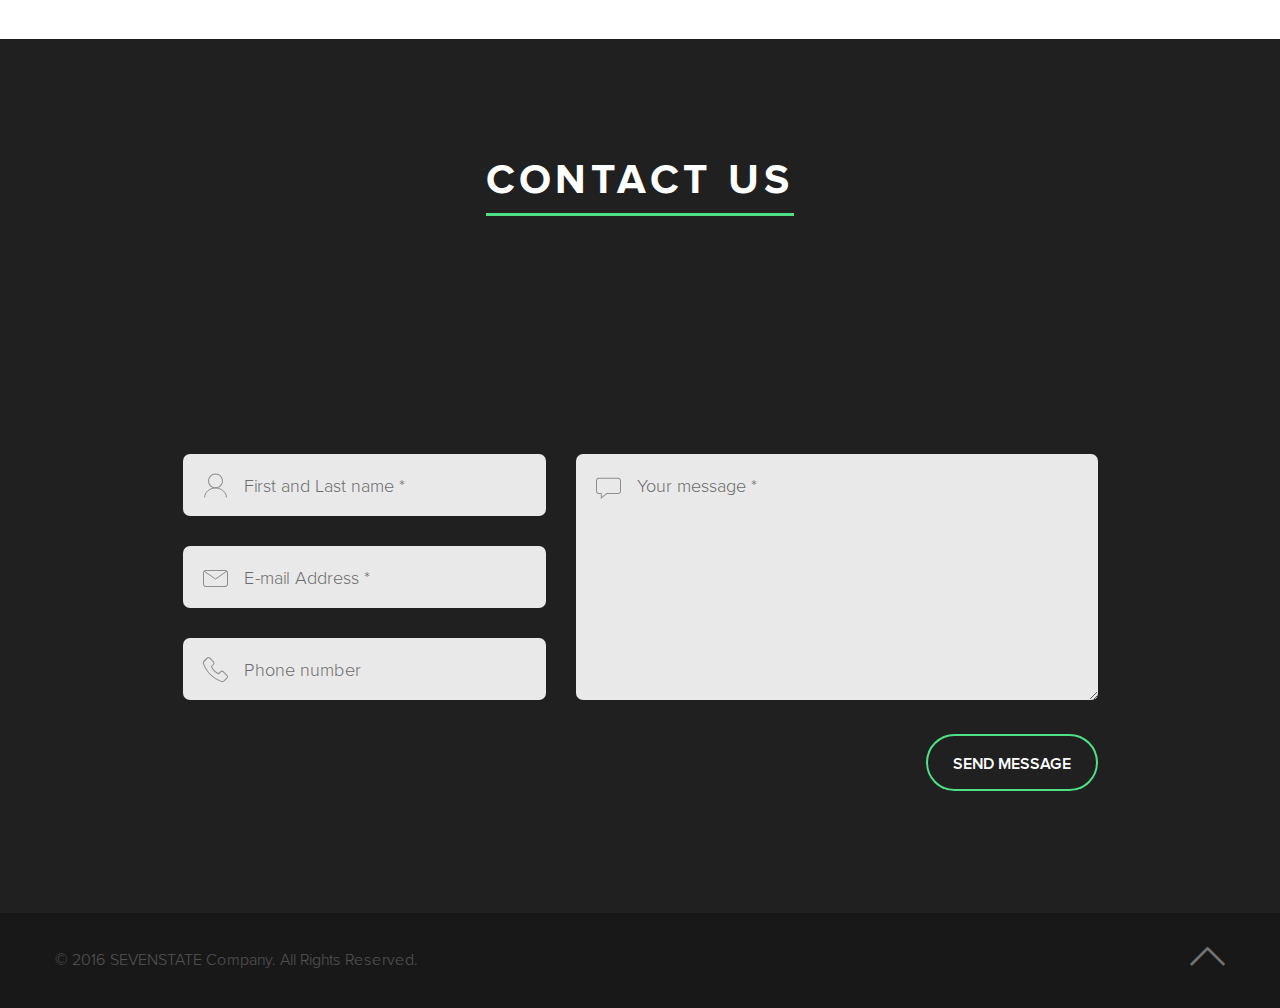
==== commit 04ccaf32: "fxs" ====
--- a/index.html
+++ b/index.html
@@ -75,11 +75,9 @@
       <h2 class="section_title">
           <span>what we do</span>
       </h2>
-      <div class="aftertitle_text fadeInUp wow" data-wow-offset="25">
+      <div class="container aftertitle_text fadeInUp wow" data-wow-offset="25">
         SEVENSTATE is a young and ambitious company that makes turnkey cybersport projects.
-        <br>
         We offer wide range of services from content generation to development of design
-        <br>
         and cybersport WEB-projects.
       </div>
     </div>
@@ -149,7 +147,8 @@
     <div class="projects_wrapper">
 
       <!-- apc -->
-      <div class="project apc clearfix">
+      <div class="project clearfix">
+        <div class="apc"></div>
         <header class="container align-center">
           <div>
             <img src="img/apc.png" srcset="img/apc.png 1x, img/apc@2x.png 2x" alt="apc" class="img-responsive">
@@ -183,14 +182,15 @@
               Lorem ipsum dolor sit amet, consectetur adipisicing elit. Animi ea magnam quos ratione earum pariatur dolor delectus illo amet expedita, rerum possimus! Adipisci eos doloribus, voluptate iusto quia nobis odio.
             </div>
             <div class="col-md-6">
-              <img src="img/apc-mockup.png" srcset="img/apc-mockup.png 1x, img/apc-mockup.png.png 2x" alt="apc-mockup" class="img-responsive">
+              <img src="img/apc-mockup.png" srcset="img/apc-mockup.png 1x, img/apc-mockup.png 2x" alt="apc-mockup" class="img-responsive">
             </div>
           </div>
         </div>
       </div>
 
       <!-- ballistix igromir -->
-      <div class="project ballistix_igromir clearfix">
+      <div class="project clearfix">
+        <div class="ballistix_igromir"></div>  
         <header class="container align-center">
           <div>
             <img src="img/ballistix-igromir.png" srcset="img/ballistix-igromir.png 1x, img/ballistix-igromir@2x.png 2x" alt="ballistix-igromir" class="img-responsive">
@@ -232,7 +232,8 @@
       </div>
 
       <!-- ballistix gaming -->
-      <div class="project ballistix_gaming clearfix">
+      <div class="project clearfix">
+        <div class="ballistix_gaming"></div>
         <header class="container align-center">
           <div>
             <img src="img/ballistix.png" srcset="img/ballistix.png 1x, img/ballistix@2x.png 2x" alt="ballistix" class="img-responsive">
@@ -273,7 +274,8 @@
       </div>
 
       <!-- wot -->
-      <div class="project wot clearfix">
+      <div class="project clearfix">
+        <div class="wot"></div>
         <header class="container align-center">
           <div>
             <img src="img/wot.png" srcset="img/wot.png 1x, img/wot@2x.png 2x" alt="wot" class="img-responsive">
@@ -314,7 +316,8 @@
       </div>
 
       <!-- anox -->
-      <div class="project anox clearfix">
+      <div class="project clearfix">
+        <div class="anox"></div>
         <header class="container align-center">
           <div>
             <img src="img/anox.png" srcset="img/anox.png 1x, img/anox@2x.png 2x" alt="apc" class="img-responsive">
@@ -355,7 +358,8 @@
       </div>
 
       <!-- battlenation -->
-      <div class="project battlenation clearfix">
+      <div class="project clearfix">
+        <div class="battlenation"></div>
         <header class="container align-center">
           <div>
             <img src="img/bn.png" srcset="img/bn.png 1x, img/bn@2x.png 2x" alt="bn" class="img-responsive">
@@ -389,17 +393,18 @@
               Lorem ipsum dolor sit amet, consectetur adipisicing elit. Animi ea magnam quos ratione earum pariatur dolor delectus illo amet expedita, rerum possimus! Adipisci eos doloribus, voluptate iusto quia nobis odio.
             </div>
             <div class="col-md-6">
-              <img src="img/bn-mockup.png" srcset="img/bn-mockup.png 1x, img/bn-mockup.png@2x.png 2x" alt="bn-mockup" class="img-responsive">
+              <img src="img/bn-mockup.png" srcset="img/bn-mockup.png 1x, img/bn-mockup@2x.png 2x" alt="bn-mockup" class="img-responsive">
             </div>
           </div>
         </div>
       </div>
 
       <!-- 1game -->
-      <div class="project onegame clearfix">
-        <header class="container align-center">
-          <div>
-            <img src="img/1g.png" srcset="img/1g.png 1x, img/1g.png@2x.png 2x" alt="1game" class="img-responsive">
+      <div class="project clearfix">
+        <div class="onegame"></div>
+        <header class="container align-center">
+          <div>
+            <img src="img/1g.png" srcset="img/1g.png 1x, img/1g@2x.png 2x" alt="1game" class="img-responsive">
           </div>
           <div class="visible-md visible-lg">
             <h3>
@@ -430,7 +435,7 @@
               Lorem ipsum dolor sit amet, consectetur adipisicing elit. Animi ea magnam quos ratione earum pariatur dolor delectus illo amet expedita, rerum possimus! Adipisci eos doloribus, voluptate iusto quia nobis odio.
             </div>
             <div class="col-md-6">
-              <img src="img/1g-mockup.png" srcset="img/1g-mockup.png 1x, img/1g-mockup.png@2x.png 2x" alt="1game" class="img-responsive">
+              <img src="img/1g-mockup.png" srcset="img/1g-mockup.png 1x, img/1g-mockup@2x.png 2x" alt="1game" class="img-responsive">
             </div>
           </div>
         </div>
@@ -445,9 +450,8 @@
       <h2 class="section_title">
         <span>about us</span>
       </h2>
-      <div class="aftertitle_text fadeInUp wow" data-wow-offset="25">
+      <div class="container aftertitle_text fadeInUp wow" data-wow-offset="25">
       SEVENSTATE is the brand-new name in esport world. The company is founded by three cybersport 
-      <br> 
       enthusiasts and professionals with proven record of work in esport industry.
       </div>
     </div>
@@ -458,12 +462,13 @@
         <!-- 1 -->
         <div class="col-md-4">
           <img src="img/jason.jpg" srcset="img/jason.jpg 1x, img/jason@2x.jpg 2x" alt="jason" class="img-responsive profile_img fadeIn wow" data-wow-offset="200">
+          <div class="fake_line_employee"></div>
           <div class="employee fadeInUp wow" data-wow-offset="200">
             <h2>IVAN SIYANYTSYA</h2>
             <span>Head of Development</span>
             <p>Главный редактор, автор статей, репортёр. Написал свыше 500 статей на киберспортивную тематику. В индустрии киберспорта с 2010 года.</p>
             <div class="row bounceIn wow" data-wow-offset="200">
-              <div class="col-md-4"><img src="img/logos-sltv.png" srcset="img/logos-sltv.png 1x, img/logos-sltv@2x.jpg 2x" alt="sltv" class="img-responsive"></div>
+              <div class="col-md-4"><img src="img/logos-sltv.png" srcset="img/logos-sltv.png 1x, img/logos-sltv@2x.png 2x" alt="sltv" class="img-responsive"></div>
               <div class="col-md-4"><img src="img/logos-wargaming.png" srcset="img/logos-wargaming.png 1x, img/logos-wargaming@2x.png 2x" alt="wargaming" class="img-responsive"></div>
               <div class="col-md-4"><img src="img/logos-eswc.png" srcset="img/logos-eswc.png 1x, img/logos-eswc@2x.png 2x" alt="eswc" class="img-responsive"></div>
             </div>
@@ -472,12 +477,13 @@
         <!-- 2 -->
         <div class="col-md-4">
           <img src="img/andersen.jpg" srcset="img/andersen.jpg 1x, img/andersen@2x.jpg 2x" alt="andersen" class="img-responsive profile_img fadeIn wow" data-wow-delay=".25s"  data-wow-offset="200">
+          <div class="fake_line_employee"></div>
           <div class="employee middle fadeInUp wow" data-wow-offset="200">
             <h2>ROSTISLAV GRUBI</h2>
             <span>Head of Content</span>
             <p>Главный редактор, автор статей, репортёр. Написал свыше 500 статей на киберспортивную тематику. В индустрии киберспорта с 2010 года.</p>
             <div class="row bounceIn wow" data-wow-offset="200">
-              <div class="col-md-4"><img src="img/logos-natusvincere.png" srcset="img/logos-natusvincere.png 1x, img/logos-natusvincere@2x.jpg 2x" alt="natusvincere" class="img-responsive"></div>
+              <div class="col-md-4"><img src="img/logos-natusvincere.png" srcset="img/logos-natusvincere.png 1x, img/logos-natusvincere@2x.png 2x" alt="natusvincere" class="img-responsive"></div>
               <div class="col-md-4"><img src="img/logos-virtuspro.png" srcset="img/logos-virtuspro.png 1x, img/logos-virtuspro@2x.png 2x" alt="virtuspro" class="img-responsive"></div>
               <div class="col-md-4"><img src="img/logos-redbull.png" srcset="img/logos-redbull.png 1x, img/logos-redbull@2x.png 2x" alt="redbull" class="img-responsive"></div>
             </div>
@@ -486,12 +492,13 @@
         <!-- 3 -->
         <div class="col-md-4">
           <img src="img/askold.jpg" srcset="img/askold.jpg 1x, img/askold@2x.jpg 2x" alt="askold" class="img-responsive profile_img fadeIn wow"  data-wow-offset="200" data-wow-delay=".5s">
+          <div class="fake_line_employee"></div>
           <div class="employee fadeInUp wow" data-wow-offset="200">
             <h2>SERGEY STRYUKOV</h2>
             <span>Head of Design</span>
             <p>Главный редактор, автор статей, репортёр. Написал свыше 500 статей на киберспортивную тематику. В индустрии киберспорта с 2010 года.</p>
             <div class="row bounceIn wow" data-wow-offset="200">
-              <div class="col-md-4"><img src="img/logos-gameshow.png" srcset="img/logos-gameshow.png 1x, img/logos-gameshow@2x.jpg 2x" alt="gameshow" class="img-responsive"></div>
+              <div class="col-md-4"><img src="img/logos-gameshow.png" srcset="img/logos-gameshow.png 1x, img/logos-gameshow@2x.png 2x" alt="gameshow" class="img-responsive"></div>
               <div class="col-md-4"><img src="img/logos-apc.png" srcset="img/logos-apc.png 1x, img/logos-apc@2x.png 2x" alt="apc" class="img-responsive"></div>
               <div class="col-md-4"><img src="img/logos-ballistix.png" srcset="img/logos-ballistix.png 1x, img/logos-ballistix@2x.png 2x" alt="ballistix" class="img-responsive"></div>
             </div>
@@ -510,11 +517,9 @@
       <h2 class="section_title">
         <span>contact us</span>
       </h2>
-      <div class="aftertitle_text fadeInUp wow" data-wow-offset="25">
+      <div class="container aftertitle_text fadeInUp wow" data-wow-offset="25">
         You want to build quality esports website or esports section? Organize your own team?
-        <br>
         Launch an online league for popular game? You are welcomed to request our assistance!
-        <br>
         Write to 
         <span>
           info@sevenstate.com
--- a/css/application.css
+++ b/css/application.css
@@ -69,8 +69,8 @@
 .section_title{
 	display: 	inline-block;
 	position: relative;
-	padding: 0 15px 15px;
-	margin-top: 150px;
+	padding: 0 0 15px;
+	margin-top: 120px;
 	margin-bottom: 65px;
 
 	color: #353535;
@@ -244,6 +244,9 @@
 		float: left;
 		margin-left: 50px;
 	}
+    #menu li:first-child{
+      margin-left: 0;
+    }
 
 #menu div{
   margin-top: 25px;
@@ -282,6 +285,11 @@
       visibility: visible;
       border-left: 1px solid rgba(255,255,255, .25);
     }
+  @media(max-width: 1200px){
+    #menu li{
+      margin-left: 40px;
+    }
+  }
   @media(max-width: 991px){
     #menu{
       display: none;
@@ -294,6 +302,9 @@
       line-height: 50px;
     }
   }
+  
+
+
 /*=== first section ===*/
 #first{
 	height: 700px;
@@ -306,7 +317,7 @@
   #first .align-center{
     display: flex;
     text-align: center;
-    height: 100%;
+    height: 109%;
     flex-direction: column;
     justify-content: center;
     align-items: center;
@@ -344,9 +355,6 @@
 		letter-spacing: 1px;
 		font-family: 'ProximaNovaSemiBold';
 	}
-	#first .btn{
-		margin-top: 75px;
-	}
   @media(max-width: 991px){
     .logo_text{
       display: none !important;
@@ -357,9 +365,17 @@
       letter-spacing: 2px;
       font-size: 40px;
     }
-    #first h2{
-      line-height: 32px;
-    }
+    #first h2{ line-height: 32px; }
+    #first{ height: 600px; }
+  }
+  @media(max-width: 736px){
+    #first{ height: 420px; }
+  }
+  @media(max-width: 375px){
+    #first{ height: 500px; }
+  }
+  @media(max-width: 320px){
+    #first{ height: 450px; }
   }
 /*=== section second ===*/
 #second h3{
@@ -376,7 +392,7 @@
 	font-size: 100px;
 }
 #second p{
-	padding: 35px 0px;
+	padding: 35px 0px 15px;
 	
 	font-family: 'ProximaNovaReg';
 	color: #4F4F4F;
@@ -387,12 +403,23 @@
 	margin-bottom: 30px;
 }
 
+@media(max-width: 414px){
+  #second i{ font-size: 90px; }
+}
+@media(max-width: 375px){
+  #second i{ font-size: 85px; }
+}
+@media(max-width: 320px){
+  #second i{ font-size: 80px; }
+}
 /*===  section third ===*/
 .projects_wrapper{
   background-color: #000;
 }
 .project{
   width: 100%;
+  position: relative;
+  z-index: 3;
   /*opacity: .7;*/
 
   -webkit-transition: all 1s cubic-bezier(0.19, 1, 0.22, 1) 0s;
@@ -401,41 +428,58 @@
   -o-transition: all 1s cubic-bezier(0.19, 1, 0.22, 1) 0s;
   transition: all 1s cubic-bezier(0.19, 1, 0.22, 1) 0s;
 }
-  .project:hover{
+  .project:hover > div:first-child,
+  .project.open > div:first-child{
     opacity: 1;
   }
 	/* project bgs */
-	.project.apc{
-		background: url('images/apc-bg.jpg') no-repeat 50% 0;
+	.project > div:first-child{
+    position: absolute;
+    width: 100%;
+    height: 100%;
+    z-index: 2;
+		
+    opacity: .7;
+
+    -webkit-transition: all 1s cubic-bezier(0.19, 1, 0.22, 1) 0s;
+    -moz-transition: all 1s cubic-bezier(0.19, 1, 0.22, 1) 0s;
+    -ms-transition: all 1s cubic-bezier(0.19, 1, 0.22, 1) 0s;
+    -o-transition: all 1s cubic-bezier(0.19, 1, 0.22, 1) 0s;
+    transition: all 1s cubic-bezier(0.19, 1, 0.22, 1) 0s;
 		/*background-size: cover;*/
 	}
-	.project.ballistix_igromir{
+  .project .apc{
+    background: url('images/apc-bg.jpg') no-repeat 50% 0;
+  }
+	.project .ballistix_igromir{
 		background: url('images/blstx-igrmr-bg.jpg') no-repeat 50% 0;
 		/*background-size: cover;	*/
 	}
-	.project.ballistix_gaming{
+	.project .ballistix_gaming{
 		background: url('images/blstx-bg.jpg') no-repeat 50% 0;
 		/*background-size: cover;	*/
 	}
-	.project.wot{
+	.project .wot{
 		background: url('images/wg-bg.jpg') no-repeat 50% 0;
 		/*background-size: cover;	*/
 	}
-	.project.anox{
+	.project .anox{
 		background: url('images/anox-bg.jpg') no-repeat 50% 0;
 		/*background-size: cover;	*/
 	}
-	.project.battlenation{
+	.project .battlenation{
 		background: url('images/bn-bg.jpg') no-repeat 50% 0;
 		/*background-size: cover;	*/
 	}
-	.project.onegame{
+	.project .onegame{
 		background: url('images/1g-bg.jpg') no-repeat 50% 0;
 		/*background-size: cover;	*/
 	}
 	/* project items */
 	.project header{
 		height: 250px;
+    position: relative;
+    z-index: 3;
 
 		display: -webkit-box;
     display: -webkit-flex;
@@ -474,6 +518,8 @@
 	.project .content{
 		padding-bottom: 50px;
     display: none;
+    position: relative;
+    z-index: 3;
 
 		color: #EDEDED;
     font-family: 'ProximaNovaLight';
@@ -482,6 +528,9 @@
     line-height: 27px;
     text-align: left;
 	}
+    .project .content.open{
+      display: block;
+    }
 
   .project header div:nth-child(even){
     -webkit-box-flex: 1;
@@ -497,11 +546,19 @@
     flex: 0 0 auto;
   }
   @media(max-width: 991px){
+    .project .col-md-6{
+      margin-top: 25px;
+    }
+    .project .content{
+      text-align: center;
+    }
+    .project .content img{
+      margin: 0 auto;
+    }
+  }
+  @media(max-width: 568px){
     .project header{
       flex-direction: column;
-    }
-    .project .col-md-6{
-      margin-top: 25px;
     }
   }
 
@@ -511,11 +568,21 @@
 }
 .fake_line{
   position: absolute;
-  bottom: 0;
   left: 0px;
   width: 100%;
   height: 3px;
   background: #4de084;
+}
+.fake_line_employee{
+  position: absolute;
+  left: -100%;
+  width: 300%;
+  height: 3px;
+  background: #4de084;
+  display: none;
+}
+@media(max-width: 991px){
+  .fake_line_employee{ display: block; }
 }
 /* employee */
 .employee{
@@ -558,9 +625,24 @@
     font-weight: 300;
   }
   .employee div{
+    height: 70px;
+
+    display: -webkit-box;
+    display: -webkit-flex;
+    display: -ms-flexbox;
     display: flex;
+    -webkit-box-orient: horizontal;
+    -webkit-box-direction: normal;
+    -webkit-flex-direction: row;
+    -ms-flex-direction: row;
     flex-direction: row;
+    -webkit-box-pack: center;
+    -webkit-justify-content: center;
+    -ms-flex-pack: center;
     justify-content: center;
+    -webkit-box-align: center;
+    -webkit-align-items: center;
+    -ms-flex-align: center;
     align-items: center;
   }
   .employee img{
@@ -573,17 +655,13 @@
     margin: 0 auto;
     position: relative;
   }
-  .employee:before{
-    content: '';
-    height: 3px;
-    background: #4de084;
-    position: absolute;
-    left: 0;
-    top: 0;
-    width: 100%;
-  }
   .employee.middle{
     border: 0;
+  }
+}
+@media(max-width: 767px){
+  .profile_img{
+    width: 300px;
   }
 }
 
@@ -701,3 +779,54 @@
       float: none !important;
     }
   }
+
+
+  /* menu MEDIAQUERIES apple */
+  /* ipad */
+  @media only screen 
+  and (min-device-width : 768px) 
+  and (max-device-width : 1024px){
+    #menu span,
+    #menu a,
+    .mobile_lang a{ 
+      font-size: 20px; 
+    }
+  }
+
+  @media only screen 
+  and (min-device-width : 768px) 
+  and (max-device-width : 1024px) 
+  and (orientation : landscape) {
+    .logo_text{
+      display: none !important;
+    }
+  }
+
+  @media only screen 
+  and (min-device-width : 768px) 
+  and (max-device-width : 1024px) 
+  and (orientation : portrait) { 
+    .logo_text{
+      display: block !important;
+    }
+  }
+
+  /* iphone 6+ */
+  @media only screen 
+  and (min-device-width : 414px) 
+  and (max-device-width : 736px){
+    #first .logo{
+      width: 70px;
+      margin-top: 20px;
+    }
+    #menu span, 
+    #menu a, 
+    .mobile_lang a{ font-size: 20px; }
+  }
+
+  @media only screen 
+  and (min-device-width : 414px) 
+  and (max-device-width : 736px) 
+  and (orientation : landscape) { 
+    #first .logo_text{ display: block !important; }
+  }
--- a/css/button.css
+++ b/css/button.css
@@ -40,9 +40,7 @@
 			top: 3px;
 			left: 0;
 		}
-		.btn.circle:hover{
-			color: #000;
-		}
+		.btn.circle:hover{ color: #000; }
 
 	.btn.disabled{
 		opacity: .5;
@@ -52,4 +50,19 @@
 			background: inherit;
 			color: #fff;
 		}
+	
+	.btn.discuss{
+		margin-top: 50px;
+		padding: 0 35px;
+	}
+	@media(max-width: 375px){
+		.btn.discuss{
+			padding: 0 30px;
+		}
+	}
 
+	.btn.project_info_btn{ width: 140px; }
+	@media(max-width: 991px){
+		.btn.project_info_btn{ display: none; }
+		.btn.circle{ margin: 0; }
+	}
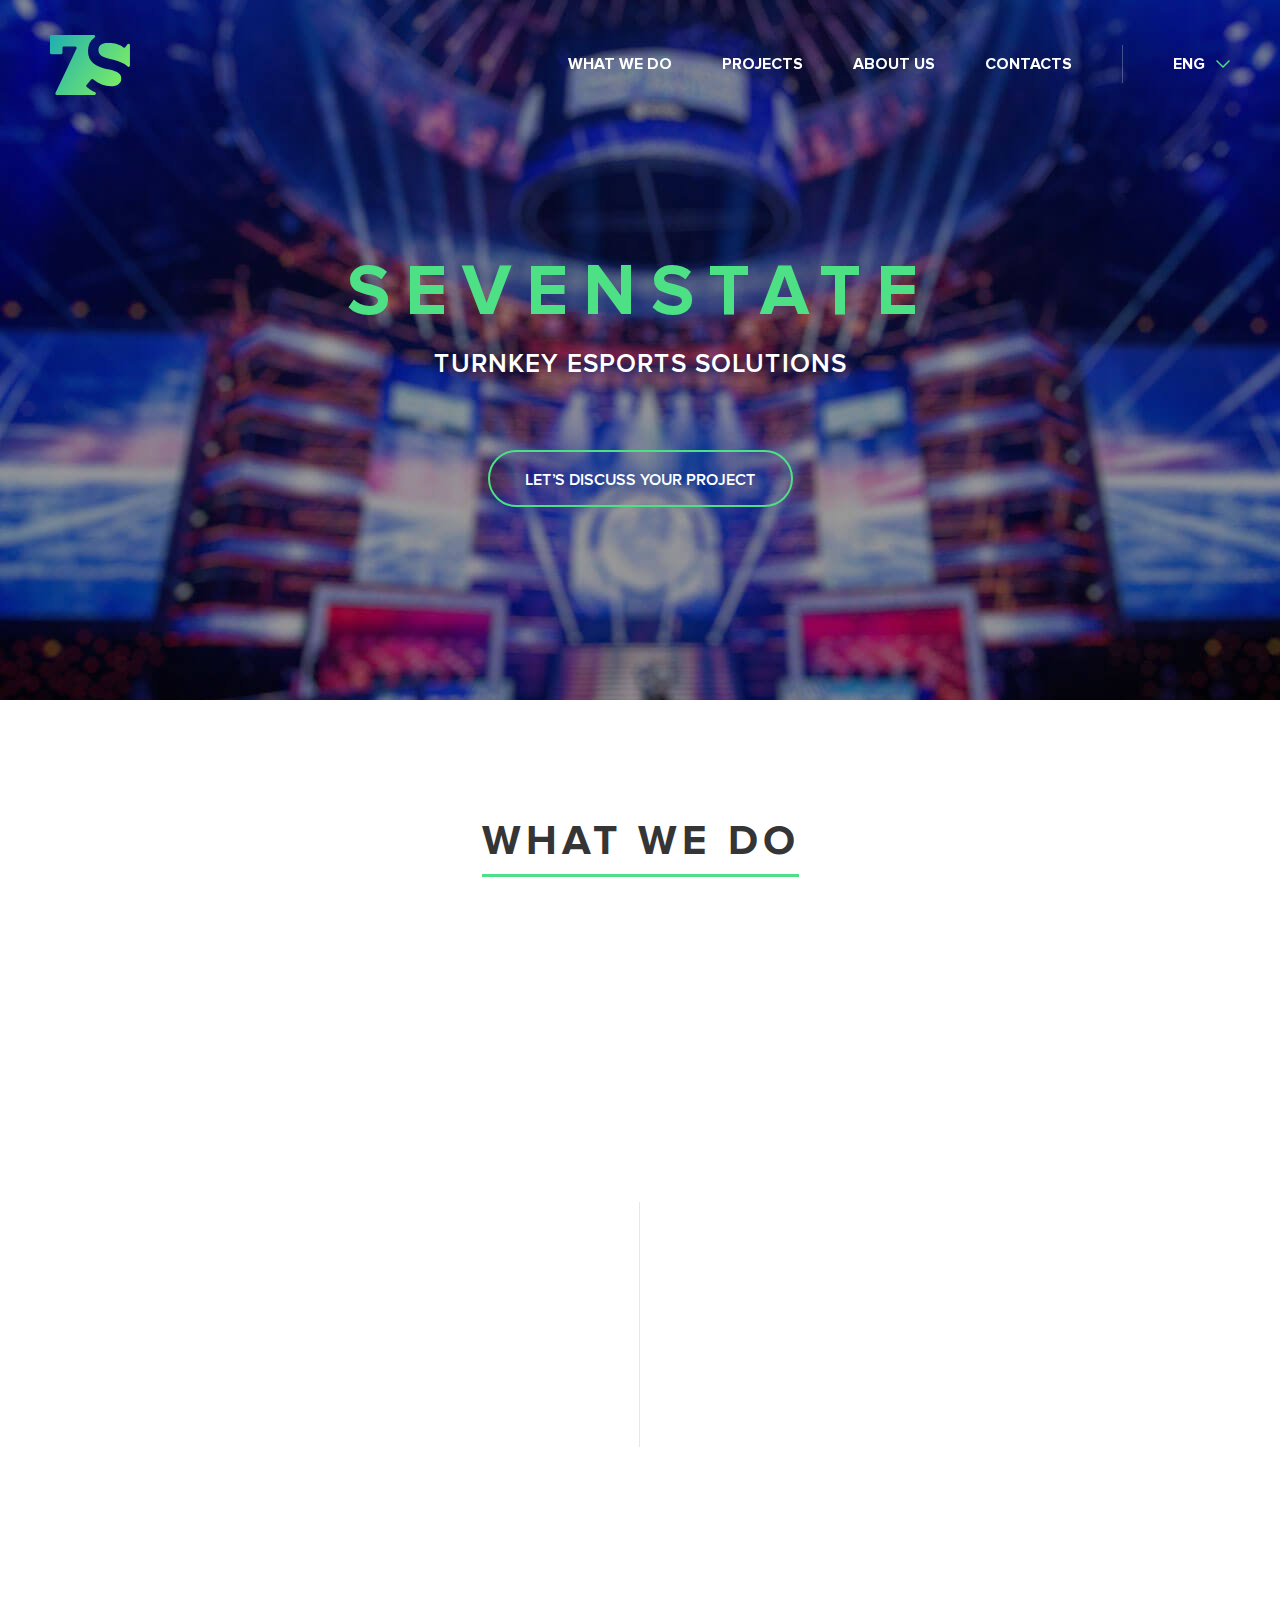
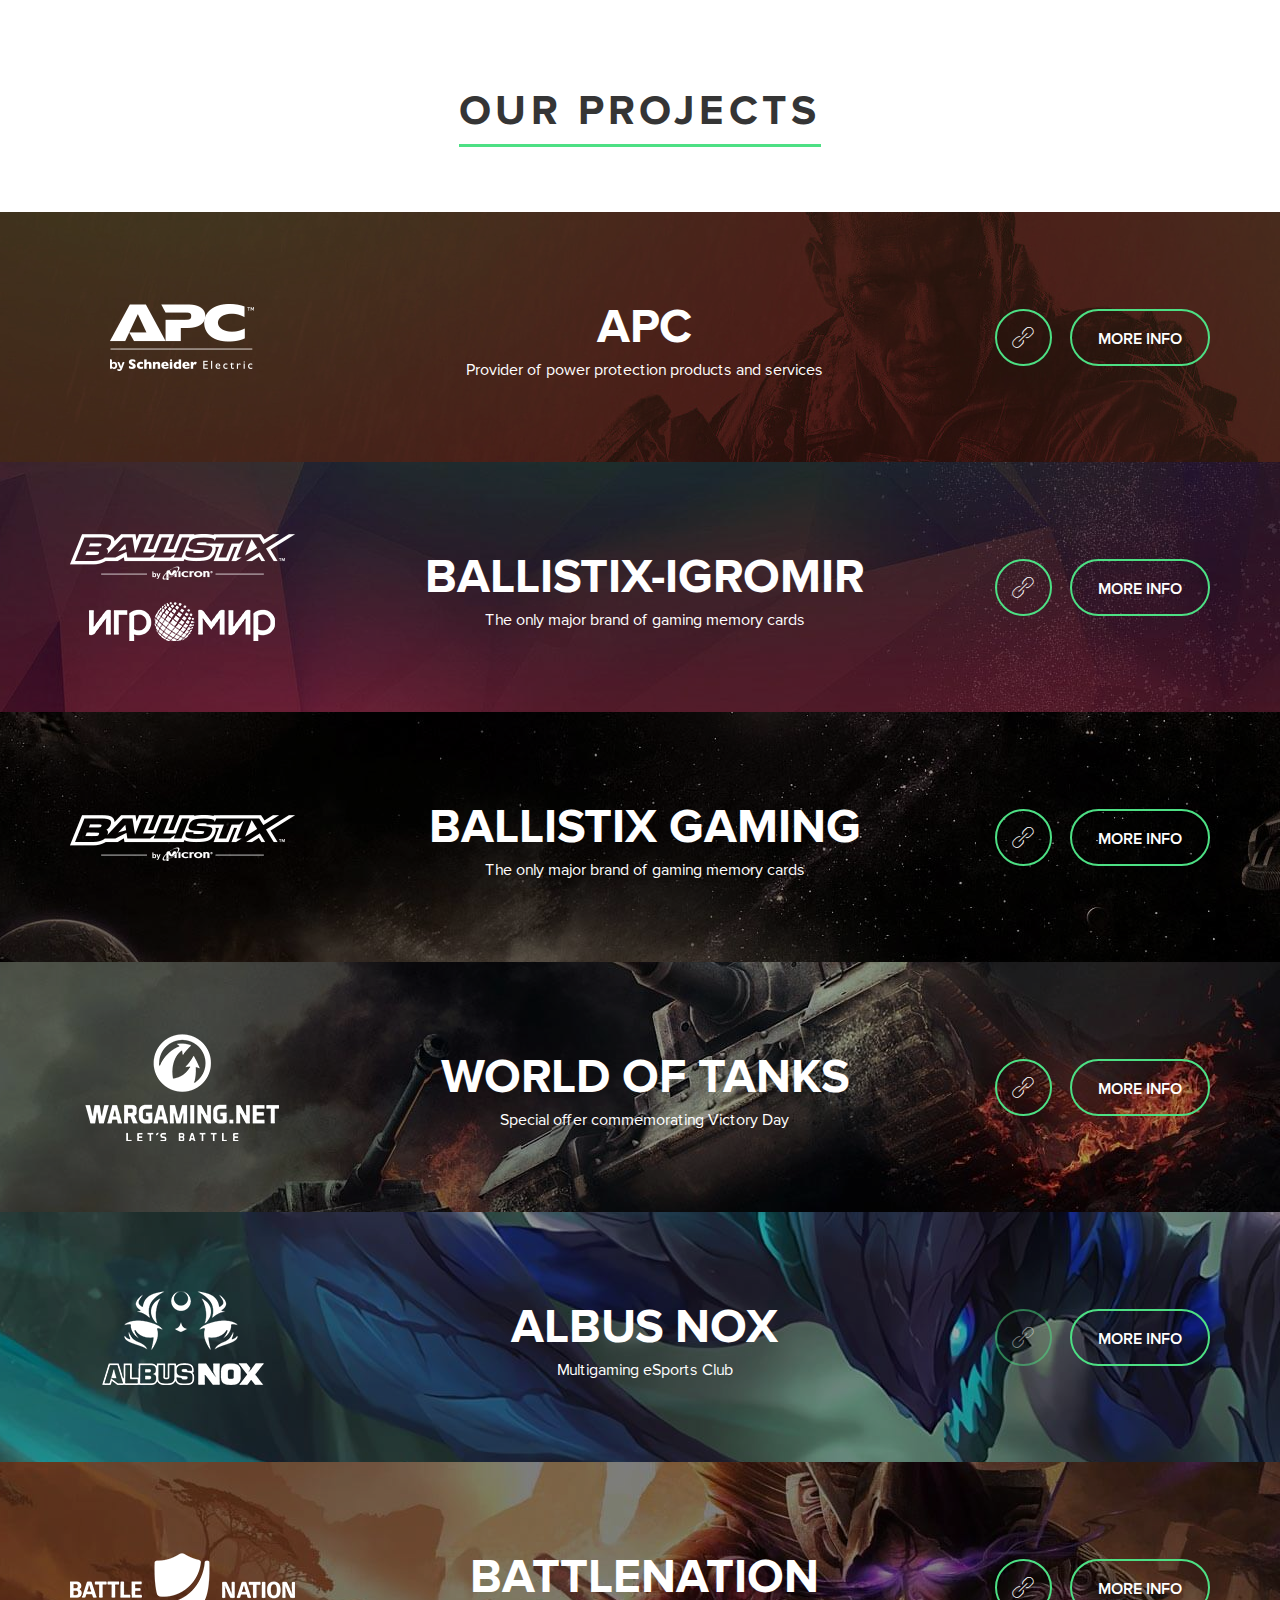
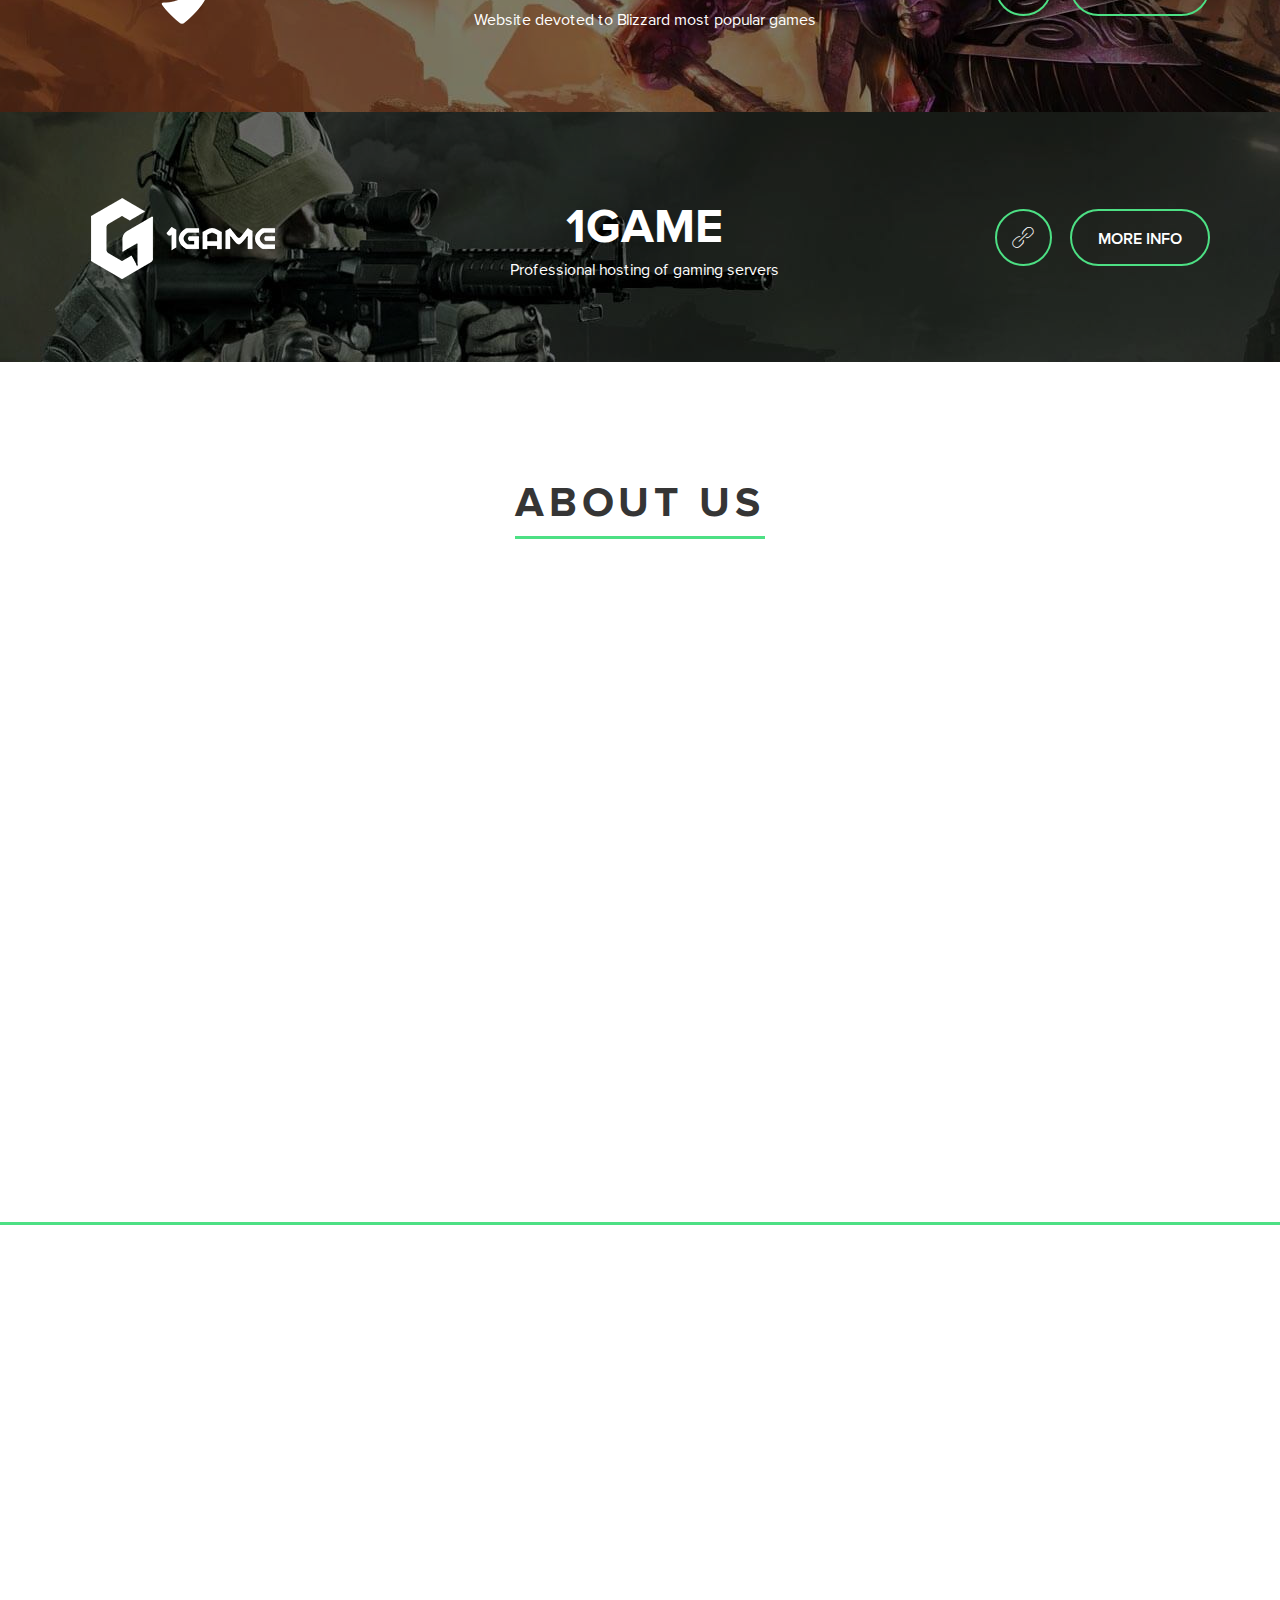
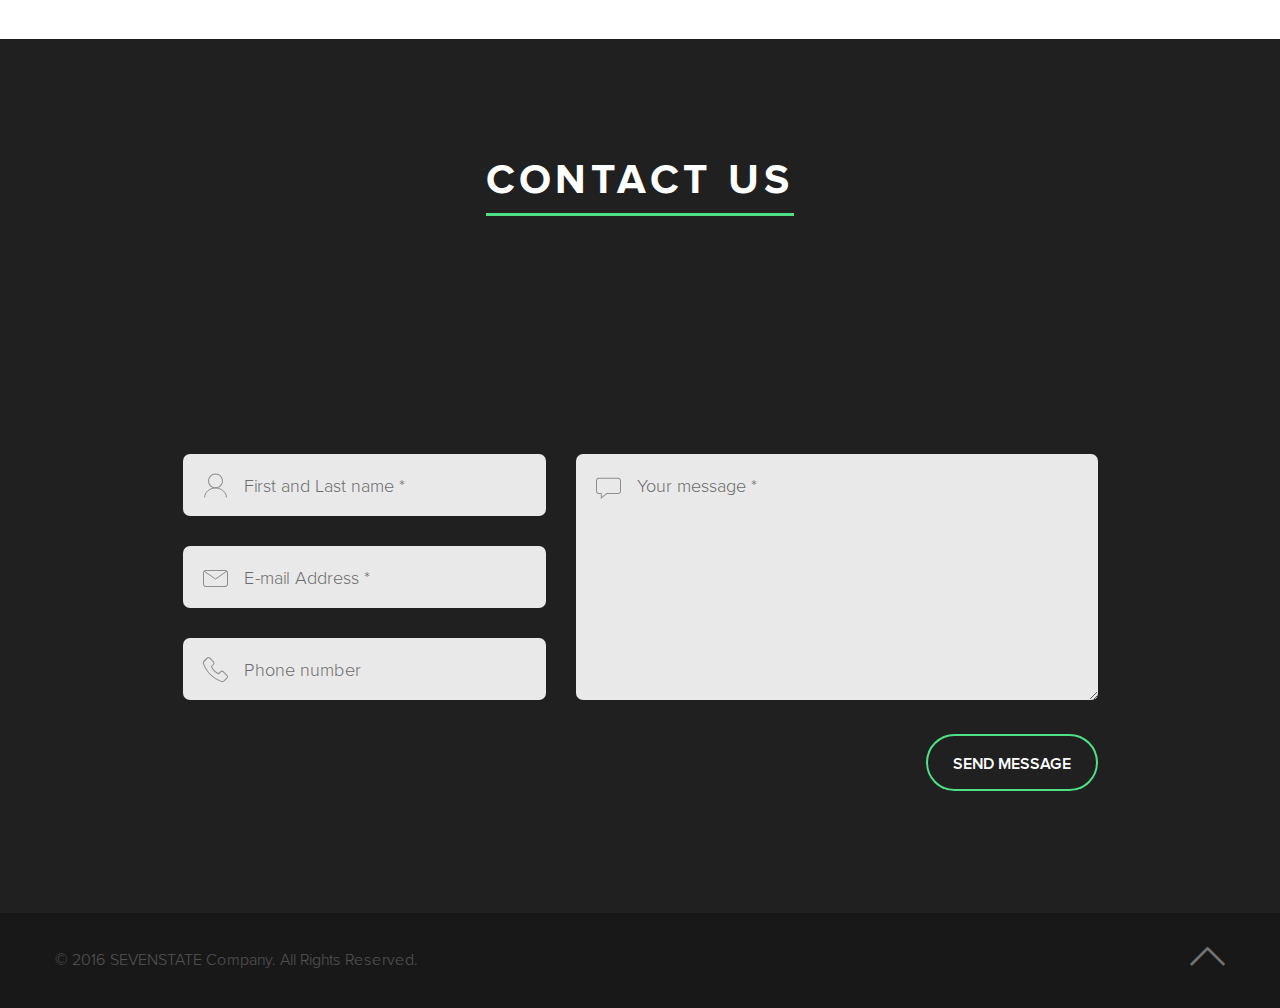
==== commit 581e2451: "responsive fx v2" ====
--- a/index.html
+++ b/index.html
@@ -83,7 +83,7 @@
     </div>
     <div class="container align-center">
       <div class="row">
-        <div class="col-md-6">
+        <div class="col-md-6 bordered">
           <h3 class="fadeInUp wow" data-wow-offset="25">
             Digital Innovation
           </h3>
--- a/css/application.css
+++ b/css/application.css
@@ -387,6 +387,16 @@
   line-height: 32px;
 	color: #7F7F7F;
 }
+  #second .bordered:before{
+    content: '';
+    position: absolute;
+    display: block;
+    top: 25%;
+    right: 0;
+    height: 50%;
+    width: 1px;
+    background: #E7E7E7;
+  }
 #second i{
 	color: #4DE084;
 	font-size: 100px;
@@ -402,7 +412,11 @@
 #second .item{
 	margin-bottom: 30px;
 }
-
+@media(max-width: 991px){
+  #second .bordered:before{
+    display: none;
+  }
+}
 @media(max-width: 414px){
   #second i{ font-size: 90px; }
 }
@@ -830,3 +844,31 @@
   and (orientation : landscape) { 
     #first .logo_text{ display: block !important; }
   }
+
+  /* iphone 6 */
+  @media only screen 
+  and (min-device-width : 375px) 
+  and (max-device-width : 667px) 
+  and (orientation : portrait) {
+    #menu span, 
+    #menu a, 
+    .mobile_lang a{ font-size: 20px; }
+  }
+
+  /* iphone 5*/
+  @media only screen 
+  and (min-device-width : 320px) 
+  and (max-device-width : 568px) 
+  and (orientation : portrait) { 
+    .header_wrapper{
+      height: 75px;
+      line-height: 75px;
+    }
+    #first .logo{
+      width: 60px;
+    }
+    #menu span, 
+    #menu a, 
+    .mobile_lang a{ font-size: 16px; }
+    .mobile_toggle_btn{ top: 24px; }
+  }
--- a/css/button.css
+++ b/css/button.css
@@ -62,7 +62,3 @@
 	}
 
 	.btn.project_info_btn{ width: 140px; }
-	@media(max-width: 991px){
-		.btn.project_info_btn{ display: none; }
-		.btn.circle{ margin: 0; }
-	}
